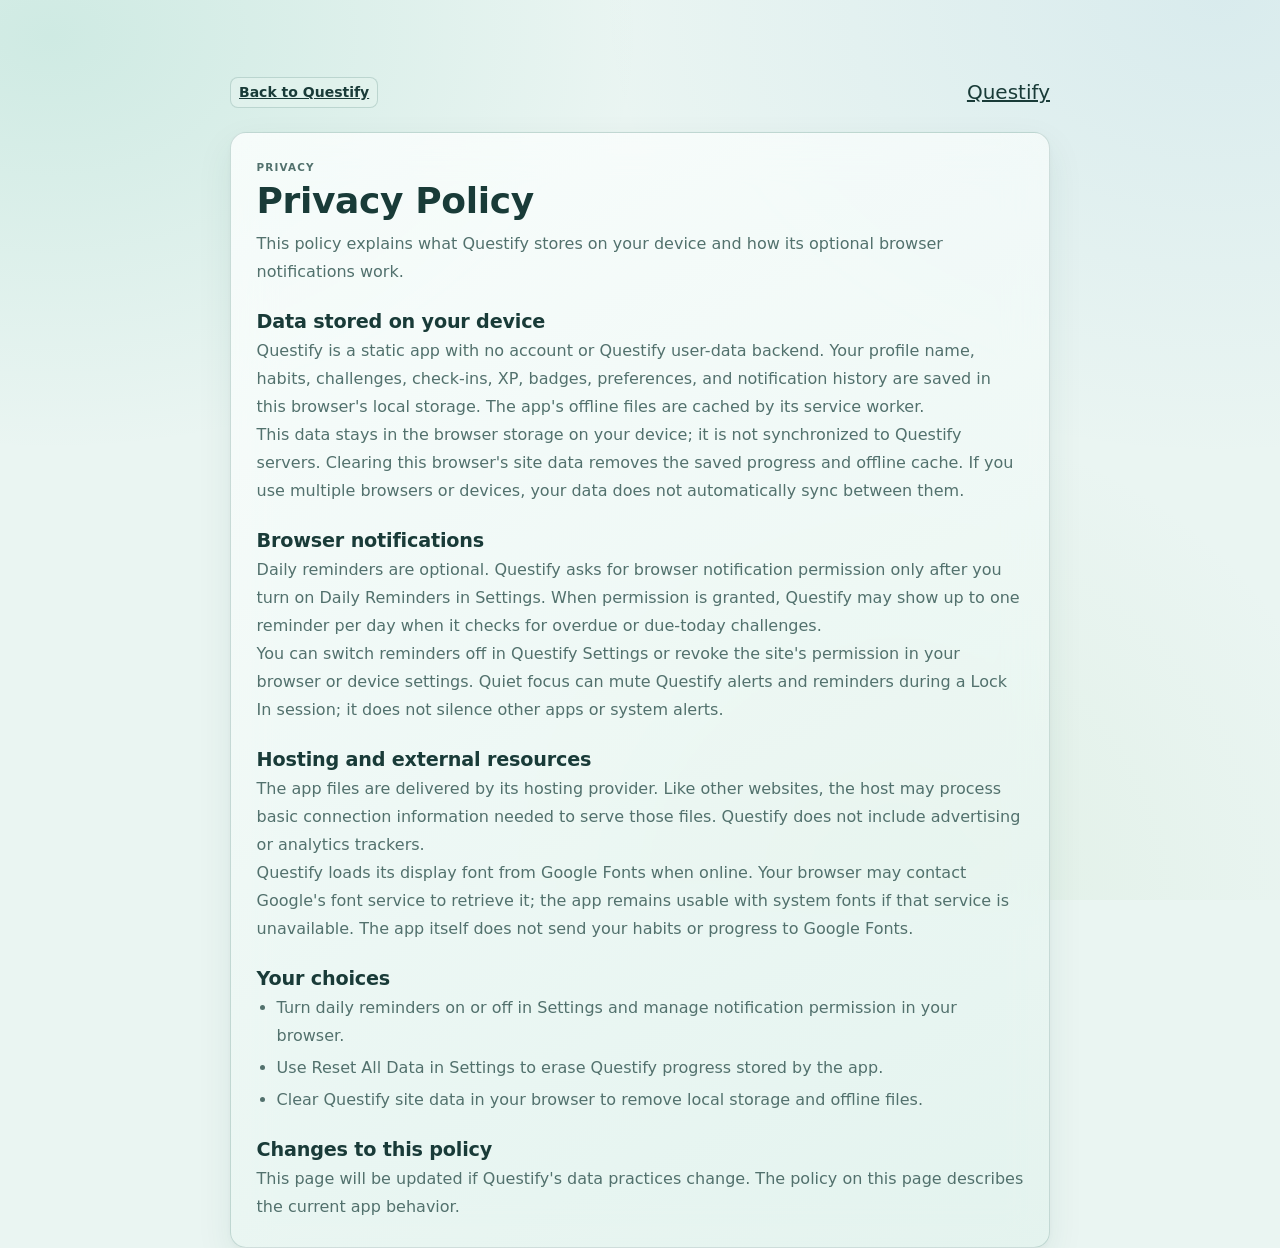
==== privacy.html @ 4ac6cda8 "feat: add themes, privacy controls, and app SEO Add six selectable palettes with legacy theme migrat" ====
<!DOCTYPE html>
<html lang="en" data-theme="aurora">
<head>
  <meta charset="UTF-8">
  <meta name="viewport" content="width=device-width, initial-scale=1.0">
  <meta name="robots" content="index, follow">
  <meta name="description" content="Learn how Questify stores habit, challenge, and progress data, and how browser notifications work.">
  <link rel="canonical" href="https://hydev-questify.netlify.app/privacy.html">
  <meta name="theme-color" content="#eaf5f2">
  <title>Privacy Policy — Questify</title>
  <link rel="stylesheet" href="style.css">
</head>
<body>
  <main class="privacy-main">
    <header class="privacy-header">
      <a class="app-header__logo" href="./">Questify</a>
      <a class="btn-secondary btn-sm" href="./">Back to Questify</a>
    </header>

    <article class="card privacy-content">
      <header>
        <p class="dashboard-section__eyebrow">Privacy</p>
        <h1>Privacy Policy</h1>
        <p>This policy explains what Questify stores on your device and how its optional browser notifications work.</p>
      </header>

      <section>
        <h2>Data stored on your device</h2>
        <p>Questify is a static app with no account or Questify user-data backend. Your profile name, habits, challenges, check-ins, XP, badges, preferences, and notification history are saved in this browser's local storage. The app's offline files are cached by its service worker.</p>
        <p>This data stays in the browser storage on your device; it is not synchronized to Questify servers. Clearing this browser's site data removes the saved progress and offline cache. If you use multiple browsers or devices, your data does not automatically sync between them.</p>
      </section>

      <section>
        <h2>Browser notifications</h2>
        <p>Daily reminders are optional. Questify asks for browser notification permission only after you turn on Daily Reminders in Settings. When permission is granted, Questify may show up to one reminder per day when it checks for overdue or due-today challenges.</p>
        <p>You can switch reminders off in Questify Settings or revoke the site's permission in your browser or device settings. Quiet focus can mute Questify alerts and reminders during a Lock In session; it does not silence other apps or system alerts.</p>
      </section>

      <section>
        <h2>Hosting and external resources</h2>
        <p>The app files are delivered by its hosting provider. Like other websites, the host may process basic connection information needed to serve those files. Questify does not include advertising or analytics trackers.</p>
        <p>Questify loads its display font from Google Fonts when online. Your browser may contact Google's font service to retrieve it; the app remains usable with system fonts if that service is unavailable. The app itself does not send your habits or progress to Google Fonts.</p>
      </section>

      <section>
        <h2>Your choices</h2>
        <ul>
          <li>Turn daily reminders on or off in Settings and manage notification permission in your browser.</li>
          <li>Use Reset All Data in Settings to erase Questify progress stored by the app.</li>
          <li>Clear Questify site data in your browser to remove local storage and offline files.</li>
        </ul>
      </section>

      <section>
        <h2>Changes to this policy</h2>
        <p>This page will be updated if Questify's data practices change. The policy on this page describes the current app behavior.</p>
      </section>
    </article>
  </main>
</body>
</html>
---- style.css ----
/* -------------------- */
/* Login view            */
/* -------------------- */
.login-screen {
  min-height: calc(100vh - 2rem);
  display: flex;
  align-items: center;
  justify-content: center;
}

.login-card {
  width: 100%;
  max-width: 480px; /* widened from 360px so the larger Fix #1 headline can actually sit within 2 lines instead of wrapping to 3+ */
  text-align: center;
}

.login-card h1 {
  margin-bottom: 14px; /* Fix #1: 12-16px below H1 */
  background: linear-gradient(135deg, var(--color-primary-light), var(--color-primary-dark));
  -webkit-background-clip: text;
  background-clip: text;
  color: transparent;
  font-size: 32px; /* Fix #1: mobile, within 28-36px */
  line-height: 1.15;
}

@media (min-width: 768px) {
  .login-card h1 {
    font-size: 44px; /* Fix #1: desktop, within 44-56px, kept at the low end so it still fits 2 lines at the card's width */
  }
}

.login-card p {
  margin-bottom: 22px; /* Fix #1: 20-24px above the input */
  font-size: 17px; /* Fix #1: 16-18px */
  line-height: 1.5;
}

.login-form {
  display: flex;
  flex-direction: column;
  gap: var(--space-sm); /* Fix #2: input-to-button lands at ~33px (within 32-40px) even with the reserved error-text slot between them */
}

.login-form input {
  background: var(--color-surface-alt);
  backdrop-filter: blur(8px);
  -webkit-backdrop-filter: blur(8px);
  border: 1px solid var(--color-border-glass);
  color: var(--color-text);
  font-size: var(--font-size-base);
  padding: var(--space-sm) var(--space-md);
  border-radius: var(--radius-sm);
}

.login-form input::placeholder {
  color: var(--color-text-muted);
  opacity: 1; /* Firefox applies its own opacity to placeholders by default - override it so the color above is the real, full-strength color shown */
}

.login-form input:focus {
  outline: none;
  border-color: var(--color-primary);
}

.login-form .error-text {
  color: var(--color-danger);
  font-size: var(--font-size-sm);
  min-height: 1.2em;
}

.login-form .btn {
  font-size: 19px; /* Fix #2: 18-20px semibold (weight already 600 via .btn) */
  height: 50px; /* Fix #2: desktop, within 48-52px */
  display: flex;
  align-items: center;
  justify-content: center;
  padding: 0 var(--space-lg);
}

@media (max-width: 480px) {
  .login-form .btn {
    height: 54px; /* Fix #2: mobile, within 52-56px */
  }
}

.app-header.is-hidden {
  display: none;
}

/* -------------------- */
/* Navigation            */
/* -------------------- */
.app-nav {
  display: flex;
  gap: var(--space-xs);
  order: 3;
  flex-basis: 100%;
  overflow-x: auto;
  -webkit-overflow-scrolling: touch;
  scrollbar-width: thin;
  padding-bottom: 2px;
}

.app-nav__btn {
  flex-shrink: 0;
  white-space: nowrap;
  background: transparent;
  color: var(--color-text-muted);
  font-size: var(--font-size-sm);
  font-weight: 600;
  padding: var(--space-xs) var(--space-sm);
  border-radius: var(--radius-sm);
  transition: background-color 0.2s ease, color 0.2s ease;
}

.app-nav__btn:hover {
  color: var(--color-text);
  background-color: var(--color-surface-alt);
}

.app-nav__btn.is-active {
  color: var(--color-text);
  background-color: var(--color-primary);
}

/* Hide nav labels on very small screens, icons could go here later */
@media (max-width: 420px) {
  .app-nav {
    gap: var(--space-xs);
  }

  .app-nav__btn {
    font-size: 0.75rem;
    padding: var(--space-xs);
  }
}

/* -------------------- */
/* Layout                */
/* -------------------- */
.container {
  width: 100%;
  max-width: 1240px;
  margin: 0 auto;
  padding: 0 var(--space-md);
}

.app-header {
  background: linear-gradient(155deg, var(--color-surface), var(--color-surface-alt));
  backdrop-filter: var(--glass-blur);
  -webkit-backdrop-filter: var(--glass-blur);
  border-bottom: 1px solid var(--color-border-glass);
  padding: var(--space-md) 0;
  box-shadow: var(--shadow-card);
  position: sticky;
  top: 0;
  z-index: 500;
}

.app-header__inner {
  display: flex;
  flex-wrap: wrap;
  align-items: center;
  justify-content: space-between;
  gap: var(--space-sm);
  row-gap: var(--space-sm);
}

.app-header__logo {
  font-size: var(--font-size-lg);
  color: var(--color-primary-light);
  order: 1;
}

.app-main {
  padding: clamp(1.5rem, 3vw, 2.75rem) var(--space-md);
  display: flex;
  flex-direction: column;
  gap: var(--space-md);
}

/* Reusable grid for cards (dashboard, challenges, badges etc.) */
.grid {
  display: grid;
  grid-template-columns: 1fr;
  gap: var(--space-md);
}

/* -------------------- */
/* Responsive breakpoints */
/* -------------------- */

/* Tablet and up */
@media (min-width: 768px) {
  .container {
    max-width: 1180px;
    padding: 0 var(--space-lg);
  }

  .grid {
    grid-template-columns: repeat(2, 1fr);
  }

  /* Nav fits in one row now - go back to a normal inline layout */
  .app-header__inner {
    flex-wrap: nowrap;
  }

  .app-nav {
    order: 2;
    flex-basis: auto;
    overflow-x: visible;
    gap: var(--space-sm);
    padding-bottom: 0;
  }

  .app-nav__btn {
    font-size: var(--font-size-sm);
    padding: var(--space-xs) var(--space-sm);
  }

  .notif-bell-wrapper {
    order: 3;
  }
}

/* Desktop and up */
@media (min-width: 1024px) {
  .container {
    max-width: 1240px;
  }

  .grid {
    grid-template-columns: repeat(3, 1fr);
  }
}

/* -------------------- */
/* Design Tokens         */
/* -------------------- */
:root {
  color-scheme: light;
  --color-bg: #eaf5f2;
  --color-surface: rgba(255, 255, 255, 0.76);
  --color-surface-alt: rgba(226, 242, 237, 0.76);
  --color-surface-solid: #f6fcf9;
  --color-border-glass: rgba(20, 83, 75, 0.18);
  --color-primary: #176d65;
  --color-primary-light: #62c7a6;
  --color-primary-dark: #10564f;
  --color-on-primary: #ffffff;
  --ambient-primary: rgba(41, 169, 135, 0.14);
  --ambient-secondary: rgba(67, 151, 196, 0.1);
  --ambient-tertiary: rgba(142, 194, 125, 0.1);

  /* Colors - focus mode (Lock In) - rose/coral, distinct from amber
     (quest identity), green (success), yellow (warning), and red
     (danger) so it never gets visually confused with an existing state */
  --color-focus: #fb4570;
  --color-focus-glow: rgba(251, 69, 112, 0.35);

  /* Colors - status */
  --color-success: #22c55e;
  --color-warning: #eab308;
  --color-danger: #ef4444;

  /* Colors - text */
  --color-text: #193b38;
  --color-text-muted: #52716d;

  /* Typography */
  --font-family: system-ui, -apple-system, "Segoe UI", Roboto, sans-serif;
  --font-display: "Bricolage Grotesque", var(--font-family);
  --font-size-sm: 0.875rem;
  --font-size-base: 1rem;
  --font-size-lg: 1.25rem;
  --font-size-xl: 1.75rem;
  --font-size-2xl: 2.25rem;

  /* Spacing scale (4px base) */
  --space-xs: 0.25rem;
  --space-sm: 0.5rem;
  --space-md: 1rem;
  --space-lg: 1.5rem;
  --space-xl: 2rem;
  --space-2xl: 3rem;

  /* Radius & shadow */
  --radius-sm: 8px;
  --radius-md: 16px;
  --radius-lg: 24px;
  --shadow-card: 0 14px 36px rgba(22, 75, 68, 0.08), 0 2px 8px rgba(22, 75, 68, 0.035);
  --glass-blur: blur(16px) saturate(120%);
}

[data-theme="ocean"] {
  color-scheme: dark;
  --color-bg: #071b2c;
  --color-surface: rgba(17, 43, 62, 0.82);
  --color-surface-alt: rgba(29, 61, 82, 0.76);
  --color-surface-solid: #112b3e;
  --color-border-glass: rgba(147, 197, 221, 0.18);
  --color-primary: #0f6b8f;
  --color-primary-light: #38bdf8;
  --color-primary-dark: #07506e;
  --color-on-primary: #ffffff;
  --color-text: #edf8ff;
  --color-text-muted: #a6c4d5;
  --ambient-primary: rgba(14, 165, 233, 0.2);
  --ambient-secondary: rgba(45, 212, 191, 0.1);
  --ambient-tertiary: rgba(99, 102, 241, 0.13);
  --shadow-card: 0 14px 38px rgba(2, 10, 20, 0.28), inset 0 1px 0 rgba(255, 255, 255, 0.055);
}

[data-theme="forest"] {
  color-scheme: light;
  --color-bg: #edf4e9;
  --color-surface: rgba(255, 255, 255, 0.76);
  --color-surface-alt: rgba(226, 238, 219, 0.8);
  --color-surface-solid: #f7fbf4;
  --color-border-glass: rgba(61, 97, 56, 0.18);
  --color-primary: #3f6b43;
  --color-primary-light: #8dbb75;
  --color-primary-dark: #315737;
  --color-on-primary: #ffffff;
  --color-text: #253b29;
  --color-text-muted: #61745f;
  --ambient-primary: rgba(92, 153, 72, 0.14);
  --ambient-secondary: rgba(195, 156, 79, 0.1);
  --ambient-tertiary: rgba(53, 128, 99, 0.1);
  --shadow-card: 0 14px 36px rgba(39, 68, 39, 0.08), 0 2px 8px rgba(39, 68, 39, 0.035);
}

[data-theme="sunset"] {
  color-scheme: light;
  --color-bg: #fff1e6;
  --color-surface: rgba(255, 255, 255, 0.78);
  --color-surface-alt: rgba(255, 229, 210, 0.72);
  --color-surface-solid: #fffaf5;
  --color-border-glass: rgba(155, 77, 52, 0.18);
  --color-primary: #a94e37;
  --color-primary-light: #fb8b68;
  --color-primary-dark: #833a2a;
  --color-on-primary: #ffffff;
  --color-text: #482d27;
  --color-text-muted: #80665e;
  --ambient-primary: rgba(250, 139, 104, 0.18);
  --ambient-secondary: rgba(241, 184, 93, 0.13);
  --ambient-tertiary: rgba(212, 111, 121, 0.1);
  --shadow-card: 0 14px 36px rgba(107, 57, 39, 0.08), 0 2px 8px rgba(107, 57, 39, 0.035);
}

[data-theme="lavender"] {
  color-scheme: dark;
  --color-bg: #1d1830;
  --color-surface: rgba(45, 37, 68, 0.82);
  --color-surface-alt: rgba(64, 52, 91, 0.76);
  --color-surface-solid: #2d2544;
  --color-border-glass: rgba(204, 184, 245, 0.18);
  --color-primary: #7251b5;
  --color-primary-light: #c4a7ff;
  --color-primary-dark: #5e419b;
  --color-on-primary: #ffffff;
  --color-text: #f5efff;
  --color-text-muted: #c0b3d5;
  --ambient-primary: rgba(167, 139, 250, 0.2);
  --ambient-secondary: rgba(236, 72, 153, 0.1);
  --ambient-tertiary: rgba(96, 165, 250, 0.12);
  --shadow-card: 0 14px 38px rgba(10, 7, 22, 0.3), inset 0 1px 0 rgba(255, 255, 255, 0.055);
}

[data-theme="midnight"] {
  color-scheme: dark;
  --color-bg: #111827;
  --color-surface: rgba(31, 41, 55, 0.84);
  --color-surface-alt: rgba(55, 65, 81, 0.76);
  --color-surface-solid: #1f2937;
  --color-border-glass: rgba(203, 213, 225, 0.16);
  --color-primary: #9a6f18;
  --color-primary-light: #fbbf24;
  --color-primary-dark: #79550e;
  --color-on-primary: #ffffff;
  --color-text: #f3f4f6;
  --color-text-muted: #b5bdca;
  --ambient-primary: rgba(245, 158, 11, 0.16);
  --ambient-secondary: rgba(59, 130, 246, 0.12);
  --ambient-tertiary: rgba(16, 185, 129, 0.09);
  --shadow-card: 0 14px 38px rgba(2, 6, 23, 0.3), inset 0 1px 0 rgba(255, 255, 255, 0.055);
}

body::before {
  content: "";
  position: fixed;
  inset: 0;
  z-index: -1;
  background:
    radial-gradient(ellipse at 4% 4%, var(--ambient-primary), transparent 34%),
    radial-gradient(ellipse at 95% 0%, var(--ambient-secondary), transparent 36%),
    radial-gradient(ellipse at 70% 100%, var(--ambient-tertiary), transparent 38%),
    var(--color-bg);
}



/* -------------------- */
/* Reset                */
/* -------------------- */
*,
*::before,
*::after {
  box-sizing: border-box;
  margin: 0;
  padding: 0;
}

html, body {
  height: 100%;
}

body {
  font-family: var(--font-family);
  background-color: var(--color-bg);
  color: var(--color-text);
  line-height: 1.5;
  transition: background-color 0.3s ease, color 0.3s ease;
}

img {
  max-width: 100%;
  display: block;
}

button {
  font-family: inherit;
  cursor: pointer;
  border: none;
}

/* -------------------- */
/* App container        */
/* -------------------- */
#app {
  min-height: 100vh;
}

/* -------------------- */
/* Typography utilities  */
/* -------------------- */
h1, h2, h3 {
  font-family: var(--font-display);
  font-weight: 700;
  line-height: 1.2;
  letter-spacing: -0.01em;
}

h1 { font-size: var(--font-size-2xl); }
h2 { font-size: var(--font-size-xl); }
h3 { font-size: var(--font-size-lg); }

p, span {
  font-size: var(--font-size-base);
}

.text-muted {
  color: var(--color-text-muted);
  font-size: var(--font-size-sm);
}

/* -------------------- */
/* Reusable component base - liquid glass */
/* -------------------- */
.card {
  background: linear-gradient(155deg, var(--color-surface), var(--color-surface-alt));
  backdrop-filter: var(--glass-blur);
  -webkit-backdrop-filter: var(--glass-blur);
  border: 1px solid var(--color-border-glass);
  border-radius: var(--radius-md);
  padding: var(--space-md);
  box-shadow: var(--shadow-card);
  transition: transform 0.2s ease, box-shadow 0.2s ease, border-color 0.2s ease;
}

@supports not (backdrop-filter: blur(1px)) {
  .card {
    background: var(--color-surface-solid);
  }
}

.btn {
  background: linear-gradient(135deg, var(--color-primary), var(--color-primary-dark));
  color: var(--color-on-primary);
  padding: var(--space-sm) var(--space-lg);
  border-radius: var(--radius-sm);
  font-size: var(--font-size-base);
  font-weight: 700;
  box-shadow: 0 4px 16px rgba(15, 23, 42, 0.16), inset 0 1px 0 rgba(255, 255, 255, 0.22);
  transition: transform 0.15s ease, box-shadow 0.15s ease, filter 0.15s ease;
}

.btn:hover {
  filter: brightness(1.08);
  transform: translateY(-1px);
  box-shadow: 0 6px 20px rgba(15, 23, 42, 0.22), inset 0 1px 0 rgba(255, 255, 255, 0.22);
}

.btn:active {
  transform: translateY(0);
}

/* -------------------- */
/* Profile view          */
/* -------------------- */
.profile-card {
  display: flex;
  flex-direction: column;
  gap: var(--space-sm);
}

.profile-stat-row {
  display: flex;
  justify-content: space-between;
  padding: var(--space-sm) 0;
  border-bottom: 1px solid var(--color-surface-alt);
}

.profile-stat-row:last-child {
  border-bottom: none;
}

.profile-stat-label {
  color: var(--color-text-muted);
}

.profile-stat-value {
  font-weight: 600;
}

.profile-edit-form {
  display: flex;
  gap: var(--space-sm);
  margin-top: var(--space-md);
}

.profile-edit-form input {
  flex: 1;
  background: var(--color-surface-alt);
  backdrop-filter: blur(8px);
  -webkit-backdrop-filter: blur(8px);
  border: 1px solid var(--color-border-glass);
  color: var(--color-text);
  font-size: var(--font-size-base);
  padding: var(--space-sm) var(--space-md);
  border-radius: var(--radius-sm);
}

.profile-edit-form input:focus {
  outline: none;
  border-color: var(--color-primary);
}

.btn-secondary {
  background: var(--color-surface-alt);
  backdrop-filter: var(--glass-blur);
  -webkit-backdrop-filter: var(--glass-blur);
  border: 1px solid var(--color-border-glass);
  color: var(--color-text);
  padding: var(--space-sm) var(--space-lg);
  border-radius: var(--radius-sm);
  font-size: var(--font-size-base);
  font-weight: 600;
  transition: background-color 0.2s ease, transform 0.15s ease;
}

.btn-secondary:hover {
  background: var(--color-surface);
  transform: translateY(-1px);
}

/* -------------------- */
/* Profile view          */
/* -------------------- */
.profile-header {
  display: flex;
  align-items: center;
  justify-content: space-between;
  margin-bottom: var(--space-md);
}

.profile-stats {
  display: grid;
  grid-template-columns: repeat(2, 1fr);
  gap: var(--space-md);
  margin-top: var(--space-md);
}

.stat-card {
  text-align: center;
}

.stat-card .stat-value {
  font-family: var(--font-display);
  font-size: var(--font-size-xl);
  font-weight: 800;
  color: var(--color-primary-light);
}

.stat-card .stat-label {
  margin-top: var(--space-xs);
}

.edit-name-form {
  display: flex;
  gap: var(--space-sm);
  margin-top: var(--space-sm);
}

.edit-name-form input {
  flex: 1;
  background: var(--color-surface-alt);
  backdrop-filter: blur(8px);
  -webkit-backdrop-filter: blur(8px);
  border: 1px solid var(--color-border-glass);
  color: var(--color-text);
  font-size: var(--font-size-base);
  padding: var(--space-sm) var(--space-md);
  border-radius: var(--radius-sm);
}

.edit-name-form input:focus {
  outline: none;
  border-color: var(--color-primary);
}

.btn-secondary {
  background-color: var(--color-surface-alt);
  color: var(--color-text);
  padding: var(--space-xs) var(--space-md);
  border-radius: var(--radius-sm);
  font-size: var(--font-size-sm);
  font-weight: 600;
}

.btn-secondary:hover {
  background-color: var(--color-surface);
}

/* -------------------- */
/* Challenges view       */
/* -------------------- */
.add-challenge-form {
  display: flex;
  flex-wrap: wrap;
  gap: var(--space-sm);
  margin-bottom: var(--space-lg);
}

.add-challenge-form input {
  flex: 1;
  background: var(--color-surface-alt);
  backdrop-filter: blur(8px);
  -webkit-backdrop-filter: blur(8px);
  border: 1px solid var(--color-border-glass);
  color: var(--color-text);
  font-size: var(--font-size-base);
  padding: var(--space-sm) var(--space-md);
  border-radius: var(--radius-sm);
}

.add-challenge-form input:focus {
  outline: none;
  border-color: var(--color-primary);
}

/* On narrow screens, 4 elements (title, difficulty, date, button) can't
   fit in one row - stack title full-width, pair difficulty+date, then
   the button full-width below. Desktop keeps the single-row layout. */
@media (max-width: 640px) {
  .add-challenge-form input[type="text"] {
    flex: 1 1 100%;
  }

  .add-challenge-form .difficulty-select,
  .add-challenge-form .date-input {
    flex: 1 1 calc(50% - var(--space-sm) / 2);
    min-width: 0;
  }

  .add-challenge-form button {
    flex: 1 1 100%;
  }
}

.challenge-list {
  display: flex;
  flex-direction: column;
  gap: var(--space-sm);
}

.challenge-card {
  display: flex;
  align-items: center;
  justify-content: space-between;
  gap: var(--space-md);
}

.challenge-card:hover,
.badge-card.is-unlocked:hover {
  transform: translateY(-2px);
  border-color: rgba(245, 158, 11, 0.35);
}

.challenge-card__info {
  display: flex;
  flex-direction: column;
}

.challenge-card__title {
  font-weight: 600;
}

.challenge-card__xp {
  color: var(--color-primary-light);
  font-size: var(--font-size-sm);
}

.challenge-card__actions {
  display: flex;
  gap: var(--space-xs);
  flex-shrink: 0;
}

.challenge-card.is-completed .challenge-card__title {
  text-decoration: line-through;
  color: var(--color-text-muted);
}

.btn-sm {
  padding: var(--space-xs) var(--space-sm);
  font-size: var(--font-size-sm);
  border-radius: var(--radius-sm);
  font-weight: 600;
}

.btn-complete {
  background-color: var(--color-success);
  color: #052e12;
}

.btn-complete:hover {
  opacity: 0.9;
}

.btn-complete:disabled {
  background-color: var(--color-surface-alt);
  color: var(--color-text-muted);
  cursor: not-allowed;
}

.btn-delete {
  background-color: transparent;
  color: var(--color-danger);
  border: 1px solid var(--color-danger);
}

.btn-delete:hover {
  background-color: var(--color-danger);
  color: var(--color-text);
}

.empty-state {
  text-align: center;
  padding: var(--space-xl) 0;
}

/* -------------------- */
/* XP Bar                */
/* -------------------- */
.xp-bar-wrapper {
  margin-top: var(--space-sm);
}

.xp-bar-track {
  width: 100%;
  height: 10px;
  background-color: var(--color-surface-alt);
  border-radius: var(--radius-sm);
  overflow: hidden;
}

.xp-bar-fill {
  height: 100%;
  background: linear-gradient(90deg, var(--color-primary-dark), var(--color-primary-light));
  box-shadow: 0 0 12px rgba(245, 158, 11, 0.6);
  border-radius: var(--radius-sm);
  transition: width 0.4s ease;
}

.xp-bar-label {
  display: flex;
  justify-content: space-between;
  margin-top: var(--space-xs);
}

/* -------------------- */
/* Toast notifications   */
/* -------------------- */
.toast {
  position: fixed;
  top: var(--space-lg);
  left: 50%;
  transform: translateX(-50%) translateY(-20px);
  background-color: var(--color-primary);
  color: var(--color-text);
  padding: var(--space-md) var(--space-lg);
  border-radius: var(--radius-md);
  box-shadow: var(--shadow-card);
  font-weight: 600;
  z-index: 1000;
  opacity: 0;
  pointer-events: none;
  transition: opacity 0.25s ease, transform 0.25s ease;
}

.toast.is-visible {
  opacity: 1;
  transform: translateX(-50%) translateY(0);
}


/* -------------------- */
/* Dashboard view        */
/* -------------------- */
.dashboard-greeting {
  margin-bottom: var(--space-lg);
}

.dashboard-greeting h2 {
  margin-bottom: var(--space-xs);
}

.streak-flame {
  font-size: 2rem;
  line-height: 1;
}

.dashboard-section-title {
  margin: var(--space-lg) 0 var(--space-sm);
}

/* -------------------- */
/* Today summary: streak + daily goal, one card, side by side */
/* -------------------- */
.today-summary-card {
  display: flex;
  align-items: center;
}

.today-summary__half {
  flex: 1;
  display: flex;
  flex-direction: column;
  align-items: center;
  text-align: center;
  gap: 2px;
}

.today-summary__half .stat-value {
  font-family: var(--font-display);
  font-size: var(--font-size-xl);
  font-weight: 800;
  color: var(--color-warning);
}

.today-summary__divider {
  width: 1px;
  align-self: stretch;
  background-color: var(--color-surface-alt);
  margin: 0 var(--space-md);
}

.today-summary__ring-wrapper {
  position: relative;
  width: 72px;
  height: 72px;
}

.today-summary__ring-svg {
  width: 100%;
  height: 100%;
  transform: rotate(-90deg);
}

.today-summary__ring-value {
  font-size: var(--font-size-sm);
  font-weight: 700;
}

/* -------------------- */
/* Resume Lock In banner */
/* -------------------- */
.resume-lockin-banner {
  display: flex;
  align-items: center;
  gap: var(--space-md);
  border: 1px solid rgba(217, 119, 6, 0.4);
  margin-bottom: var(--space-md);
}

.resume-lockin-banner__icon {
  font-size: 1.5rem;
  line-height: 1;
  flex-shrink: 0;
}

.resume-lockin-banner__info {
  flex: 1;
  min-width: 0;
}

.resume-lockin-banner__title {
  font-weight: 600;
  white-space: nowrap;
  overflow: hidden;
  text-overflow: ellipsis;
}

/* -------------------- */
/* Activity strip: replaces the old bar-chart canvas on the dashboard */
/* -------------------- */
.activity-strip {
  display: flex;
  justify-content: space-between;
  gap: var(--space-xs);
}

.activity-strip__day {
  flex: 1;
  display: flex;
  flex-direction: column;
  align-items: center;
  gap: var(--space-xs);
}

.activity-strip__weekday {
  font-size: 0.65rem;
  color: var(--color-text-muted);
  text-transform: uppercase;
  font-weight: 600;
}

.activity-strip__cell {
  width: 100%;
  aspect-ratio: 1;
  max-width: 40px;
  border-radius: var(--radius-sm);
  display: flex;
  align-items: center;
  justify-content: center;
  font-size: 0.7rem;
  font-weight: 700;
  color: var(--color-text);
  background-color: var(--color-surface-alt);
}

.activity-strip__cell.intensity-1 {
  background-color: rgba(217, 119, 6, 0.25);
}

.activity-strip__cell.intensity-2 {
  background-color: rgba(217, 119, 6, 0.55);
}

.activity-strip__cell.intensity-3 {
  background-color: rgba(217, 119, 6, 0.85);
}

.activity-strip__cell.intensity-4 {
  background-color: var(--color-primary);
}

.activity-strip__day.is-today .activity-strip__weekday {
  color: var(--color-primary-light);
}

.activity-strip__day.is-today .activity-strip__cell {
  outline: 2px solid var(--color-primary-light);
  outline-offset: 1px;
}

/* -------------------- */
/* Badges view           */
/* -------------------- */
.badge-grid {
  display: grid;
  grid-template-columns: repeat(auto-fill, minmax(140px, 1fr));
  gap: var(--space-md);
}

.badge-card {
  text-align: center;
  padding: var(--space-md);
}

.badge-card__icon {
  font-size: 2.5rem;
  line-height: 1;
  margin-bottom: var(--space-sm);
}

.badge-card__name {
  font-family: var(--font-display);
  font-weight: 700;
  font-size: var(--font-size-sm);
}

.badge-card__desc {
  font-size: 0.75rem;
  margin-top: var(--space-xs);
}

.badge-card.is-locked {
  opacity: 0.35;
  filter: grayscale(1);
}

.badge-card.is-unlocked {
  border: 1px solid rgba(245, 158, 11, 0.45);
  box-shadow: var(--shadow-card), 0 0 20px rgba(245, 158, 11, 0.12);
}

/* -------------------- */
/* Stats view            */
/* -------------------- */
.stats-summary {
  display: grid;
  grid-template-columns: repeat(3, 1fr);
  gap: var(--space-md);
  margin-bottom: var(--space-lg);
}

.chart-card {
  padding: var(--space-md);
}

.chart-card h3 {
  margin-bottom: var(--space-md);
}

#activity-chart {
  width: 100%;
  height: 180px;
  display: block;
}

/* -------------------- */
/* Dashboard refinement  */
/* -------------------- */
.badge-preview-strip {
  display: flex;
  gap: var(--space-sm);
  overflow-x: auto;
  padding-bottom: var(--space-xs);
}

.badge-preview-strip .badge-card {
  min-width: 100px;
  flex-shrink: 0;
  padding: var(--space-sm);
}

.badge-preview-strip .badge-card__icon {
  font-size: 1.75rem;
}

.week-comparison-note {
  font-size: var(--font-size-sm);
  margin: var(--space-sm) 0 0;
  text-align: center;
}

.week-comparison-delta {
  font-weight: 600;
  color: var(--color-text-muted);
}

.week-comparison-delta.is-up {
  color: var(--color-success);
}

.week-comparison-delta.is-down {
  color: var(--color-danger);
}

.quick-add-form {
  display: flex;
  gap: var(--space-sm);
  padding: var(--space-md);
  background: var(--color-surface-solid);
  border: 1px solid var(--color-border-glass);
  border-radius: var(--radius-md);
}

.quick-add-form input {
  flex: 1;
  background: var(--color-surface-alt);
  backdrop-filter: blur(8px);
  -webkit-backdrop-filter: blur(8px);
  border: 1px solid var(--color-border-glass);
  color: var(--color-text);
  font-size: var(--font-size-base);
  padding: var(--space-sm) var(--space-md);
  border-radius: var(--radius-sm);
}

.quick-add-form input:focus {
  outline: none;
  border-color: var(--color-primary);
}

/* -------------------- */
/* Notifications         */
/* -------------------- */
.notif-bell-wrapper {
  position: relative;
  order: 2;
}

.notif-bell-btn {
  background: transparent;
  font-size: var(--font-size-lg);
  position: relative;
  padding: var(--space-xs);
}

.notif-badge {
  position: absolute;
  top: 0;
  right: 0;
  background-color: var(--color-danger);
  color: var(--color-text);
  font-size: 0.65rem;
  font-weight: 700;
  min-width: 16px;
  height: 16px;
  border-radius: 8px;
  display: flex;
  align-items: center;
  justify-content: center;
  padding: 0 3px;
}

.notif-badge.is-hidden {
  display: none;
}

.notif-panel {
  position: absolute;
  top: calc(100% + 8px);
  right: 0;
  width: min(300px, calc(100vw - 2 * var(--space-md)));
  max-height: 360px;
  background: linear-gradient(155deg, var(--color-surface), var(--color-surface-alt));
  backdrop-filter: var(--glass-blur);
  -webkit-backdrop-filter: var(--glass-blur);
  border: 1px solid var(--color-border-glass);
  border-radius: var(--radius-md);
  box-shadow: var(--shadow-card);
  z-index: 900;
  display: flex;
  flex-direction: column;
  overflow: hidden;
}

.notif-panel.is-hidden {
  display: none;
}

.notif-panel__header {
  display: flex;
  align-items: center;
  justify-content: space-between;
  padding: var(--space-sm) var(--space-md);
  border-bottom: 1px solid var(--color-surface-alt);
}

.notif-list {
  overflow-y: auto;
  padding: var(--space-sm);
  display: flex;
  flex-direction: column;
  gap: var(--space-xs);
}

.notif-item {
  display: flex;
  gap: var(--space-sm);
  padding: var(--space-sm);
  border-radius: var(--radius-sm);
  background-color: var(--color-surface-alt);
  cursor: pointer;
}

.notif-item.is-unread {
  border-left: 3px solid var(--color-primary);
}

.notif-item__icon {
  font-size: var(--font-size-lg);
  flex-shrink: 0;
}

.notif-item__message {
  font-size: var(--font-size-sm);
}

.notif-item__time {
  font-size: 0.7rem;
  color: var(--color-text-muted);
  margin-top: 2px;
}

.notif-empty {
  text-align: center;
  padding: var(--space-lg);
  color: var(--color-text-muted);
  font-size: var(--font-size-sm);
}

/* -------------------- */
/* Search & filters      */
/* -------------------- */
.filter-bar {
  display: flex;
  flex-direction: column;
  gap: var(--space-sm);
  margin-bottom: var(--space-lg);
}

.search-input {
  background: var(--color-surface-alt);
  backdrop-filter: blur(8px);
  -webkit-backdrop-filter: blur(8px);
  border: 1px solid var(--color-border-glass);
  color: var(--color-text);
  font-size: var(--font-size-base);
  padding: var(--space-sm) var(--space-md);
  border-radius: var(--radius-sm);
  width: 100%;
}

.search-input:focus {
  outline: none;
  border-color: var(--color-primary);
}

.filter-buttons {
  display: flex;
  flex-wrap: wrap;
  gap: var(--space-xs);
}

.filter-btn {
  background-color: var(--color-surface-alt);
  border: 1px solid var(--color-border-glass);
  color: var(--color-text-muted);
  padding: var(--space-xs) var(--space-md);
  border-radius: var(--radius-sm);
  font-size: var(--font-size-sm);
  font-weight: 600;
  transition: background-color 0.15s ease, color 0.15s ease;
}

.filter-btn:hover {
  color: var(--color-text);
}

.filter-btn.is-active {
  background-color: var(--color-primary);
  color: var(--color-text);
}
/* -------------------- */
/* Light theme overrides now live at the top of the file, next to :root,
   so they load before body::before needs them. See that block. */
/* -------------------- */

/* -------------------- */
/* Settings view         */
/* -------------------- */
.settings-section {
  margin-bottom: 0;
}

.settings-row {
  display: flex;
  align-items: center;
  justify-content: space-between;
  padding: var(--space-md) 0;
}

.settings-row:not(:last-child) {
  border-bottom: 1px solid var(--color-surface-alt);
}

.theme-switch {
  position: relative;
  width: 48px;
  height: 26px;
  flex: 0 0 48px;
  background-color: #4b5567;
  border: 1px solid rgba(15, 23, 42, 0.3);
  border-radius: 13px;
  cursor: pointer;
  transition: background-color 0.2s ease;
}

.theme-switch.is-on {
  background: var(--color-primary);
  border-color: var(--color-primary);
  box-shadow: 0 0 0 2px rgba(15, 23, 42, 0.12);
}

.theme-switch__knob {
  position: absolute;
  top: 3px;
  left: 3px;
  width: 20px;
  height: 20px;
  background-color: #ffffff;
  border: 1px solid rgba(15, 23, 42, 0.22);
  border-radius: 50%;
  box-shadow: 0 1px 3px rgba(15, 23, 42, 0.3);
  transition: transform 0.2s ease;
}

.theme-switch.is-on .theme-switch__knob {
  transform: translateX(22px);
}

.btn-danger {
  background-color: var(--color-danger);
  color: var(--color-text);
}

.btn-danger:hover {
  opacity: 0.9;
}

.confirm-inline {
  display: flex;
  align-items: center;
  gap: var(--space-sm);
  flex-wrap: wrap;
}

.confirm-inline p {
  font-size: var(--font-size-sm);
  color: var(--color-danger);
  width: 100%;
}

/* -------------------- */
/* Form validation (Module 19) */
/* -------------------- */
.char-counter {
  font-size: 0.75rem;
  color: var(--color-text-muted);
  text-align: right;
  margin-top: -4px;
}

.char-counter.is-near-limit {
  color: var(--color-warning);
}

.char-counter.is-at-limit {
  color: var(--color-danger);
}

.input-error {
  border: 1px solid var(--color-danger);
}

/* -------------------- */
/* Global error boundary (Module 19) */
/* -------------------- */
.error-boundary {
  min-height: 100vh;
  display: flex;
  align-items: center;
  justify-content: center;
  padding: var(--space-lg);
  text-align: center;
}

.error-boundary__card {
  max-width: 400px;
}

.error-boundary__icon {
  font-size: 3rem;
  margin-bottom: var(--space-md);
}

.error-boundary h2 {
  margin-bottom: var(--space-sm);
}

.error-boundary p {
  margin-bottom: var(--space-lg);
}

/* -------------------- */
/* Accessibility (Module 21) */
/* -------------------- */
.sr-only {
  position: absolute;
  width: 1px;
  height: 1px;
  padding: 0;
  margin: -1px;
  overflow: hidden;
  clip: rect(0, 0, 0, 0);
  white-space: nowrap;
  border: 0;
}

.skip-link {
  position: absolute;
  top: -100px;
  left: var(--space-md);
  background-color: var(--color-primary);
  color: var(--color-text);
  padding: var(--space-sm) var(--space-md);
  border-radius: var(--radius-sm);
  z-index: 2000;
  transition: top 0.2s ease;
}

.skip-link:focus {
  top: var(--space-md);
}

button:focus-visible,
input:focus-visible,
a:focus-visible,
.theme-switch:focus-visible {
  outline: 2px solid var(--color-primary-light);
  outline-offset: 2px;
}

.theme-switch {
  outline-offset: 3px;
}

/* -------------------- */
/* Challenge difficulty  */
/* -------------------- */
.difficulty-select {
  background: var(--color-surface-alt);
  backdrop-filter: blur(8px);
  -webkit-backdrop-filter: blur(8px);
  border: 1px solid var(--color-border-glass);
  color: var(--color-text);
  font-size: var(--font-size-base);
  padding: var(--space-sm) var(--space-md);
  border-radius: var(--radius-sm);
}

.difficulty-select:focus {
  outline: none;
  border-color: var(--color-primary);
}

.difficulty-tag {
  display: inline-block;
  font-size: 0.7rem;
  font-weight: 700;
  text-transform: uppercase;
  letter-spacing: 0.03em;
  padding: 2px 8px;
  border-radius: 999px;
  margin-top: 2px;
}

.difficulty-tag.difficulty-easy {
  background-color: rgba(34, 197, 94, 0.15);
  color: var(--color-success);
}

.difficulty-tag.difficulty-medium {
  background-color: rgba(234, 179, 8, 0.15);
  color: var(--color-warning);
}

.difficulty-tag.difficulty-hard {
  background-color: rgba(239, 68, 68, 0.15);
  color: var(--color-danger);
}

/* -------------------- */
/* Habit Calendar view   */
/* -------------------- */
.calendar-header {
  display: flex;
  align-items: center;
  justify-content: space-between;
  margin-bottom: var(--space-md);
}

.calendar-nav-btn {
  background-color: var(--color-surface-alt);
  color: var(--color-text);
  width: 32px;
  height: 32px;
  border-radius: var(--radius-sm);
  font-size: var(--font-size-base);
  display: flex;
  align-items: center;
  justify-content: center;
}

.calendar-nav-btn:hover {
  background-color: var(--color-primary);
}

.calendar-month-label {
  font-weight: 700;
  font-size: var(--font-size-lg);
}

.calendar-weekday-row {
  display: grid;
  grid-template-columns: repeat(7, 1fr);
  gap: 4px;
  margin-bottom: var(--space-xs);
}

.calendar-weekday-label {
  text-align: center;
  font-size: 0.7rem;
  color: var(--color-text-muted);
  font-weight: 600;
  text-transform: uppercase;
}

.calendar-grid {
  display: grid;
  grid-template-columns: repeat(7, 1fr);
  gap: 4px;
}

.calendar-day {
  aspect-ratio: 1;
  border-radius: var(--radius-sm);
  display: flex;
  align-items: center;
  justify-content: center;
  font-size: 0.7rem;
  color: var(--color-text-muted);
  background-color: var(--color-surface-alt);
  border: 1px solid var(--color-border-glass);
  position: relative;
  transition: transform 0.15s ease;
}

.calendar-day.intensity-1,
.calendar-day.intensity-2,
.calendar-day.intensity-3,
.calendar-day.intensity-4 {
  border-color: transparent;
}

.calendar-day.is-outside-month {
  opacity: 0.25;
}

.calendar-day.is-today {
  outline: 2px solid var(--color-primary-light);
  outline-offset: -2px;
}

.calendar-day.intensity-1 {
  background-color: rgba(217, 119, 6, 0.25);
  color: var(--color-text);
}

.calendar-day.intensity-2 {
  background-color: rgba(217, 119, 6, 0.55);
  color: var(--color-text);
}

.calendar-day.intensity-3 {
  background-color: rgba(217, 119, 6, 0.85);
  color: var(--color-text);
}

.calendar-day.intensity-4 {
  background-color: var(--color-primary);
  color: var(--color-text);
  font-weight: 700;
}

.calendar-legend {
  display: flex;
  align-items: center;
  justify-content: flex-end;
  gap: 4px;
  margin-top: var(--space-md);
  font-size: 0.7rem;
  color: var(--color-text-muted);
}

.calendar-legend-swatch {
  width: 12px;
  height: 12px;
  border-radius: 3px;
  background-color: var(--color-surface-alt);
}

.calendar-legend-swatch.intensity-1 {
  background-color: rgba(217, 119, 6, 0.25);
}
.calendar-legend-swatch.intensity-2 {
  background-color: rgba(217, 119, 6, 0.55);
}
.calendar-legend-swatch.intensity-3 {
  background-color: rgba(217, 119, 6, 0.85);
}
.calendar-legend-swatch.intensity-4 {
  background-color: var(--color-primary);
}

/* -------------------- */
/* Weekly Wins card      */
/* -------------------- */
.weekly-wins-card {
  margin-top: var(--space-lg);
}

.weekly-wins-grid {
  display: grid;
  grid-template-columns: repeat(3, 1fr);
  gap: var(--space-md);
  margin-top: var(--space-md);
}

.weekly-wins-best-day {
  margin-top: var(--space-md);
  padding-top: var(--space-md);
  border-top: 1px solid var(--color-surface-alt);
  font-size: var(--font-size-sm);
}

/* -------------------- */
/* Weekly View           */
/* -------------------- */
.weekly-view-card {
  margin-bottom: var(--space-lg);
}

.week-grid {
  display: grid;
  grid-template-columns: repeat(7, 1fr);
  gap: var(--space-xs);
}

@media (max-width: 480px) {
  .week-grid {
    grid-template-columns: repeat(7, minmax(64px, 1fr));
    overflow-x: auto;
    padding-bottom: var(--space-xs);
  }
}

.week-day-card {
  background-color: var(--color-surface-alt);
  border: 1px solid var(--color-border-glass);
  border-radius: var(--radius-sm);
  padding: var(--space-xs);
  min-height: 100px;
  display: flex;
  flex-direction: column;
  gap: 4px;
}

.week-day-card.is-today {
  outline: 2px solid var(--color-primary-light);
  outline-offset: -2px;
}

.week-day-header {
  display: flex;
  flex-direction: column;
  align-items: center;
  margin-bottom: 2px;
}

.week-day-label {
  font-size: 0.65rem;
  color: var(--color-text-muted);
  text-transform: uppercase;
  font-weight: 600;
}

.week-day-number {
  font-size: 0.85rem;
  font-weight: 700;
}

.week-day-chips {
  display: flex;
  flex-direction: column;
  gap: 3px;
  overflow-y: auto;
  max-height: 100px;
}

.week-chip {
  font-size: 0.6rem;
  padding: 3px 5px;
  border-radius: 4px;
  background-color: var(--color-surface);
  color: var(--color-text-muted);
  white-space: nowrap;
  overflow: hidden;
  text-overflow: ellipsis;
  line-height: 1.3;
}

.week-chip.is-completed {
  color: var(--color-success);
  text-decoration: line-through;
}

.week-chip.is-active {
  background-color: var(--color-primary);
  color: var(--color-text);
  cursor: pointer;
  font-weight: 600;
  transition: background-color 0.2s ease;
}

.week-chip.is-active:hover {
  background-color: var(--color-primary-light);
}

.week-day-empty {
  font-size: 0.65rem;
  text-align: center;
}

.week-view-hint {
  margin-top: var(--space-sm);
  font-size: 0.75rem;
  text-align: center;
}

/* -------------------- */
/* Challenge scheduled date */
/* -------------------- */
.date-input {
  background: var(--color-surface-alt);
  backdrop-filter: blur(8px);
  -webkit-backdrop-filter: blur(8px);
  border: 1px solid var(--color-border-glass);
  color: var(--color-text);
  font-size: var(--font-size-base);
  padding: var(--space-sm) var(--space-md);
  border-radius: var(--radius-sm);
  font-family: inherit;
}

.date-input:focus {
  outline: none;
  border-color: var(--color-primary);
}

/* Make the native calendar-picker icon visible on dark backgrounds */
:is([data-theme="ocean"], [data-theme="lavender"], [data-theme="midnight"]) .date-input::-webkit-calendar-picker-indicator {
  filter: invert(1);
  opacity: 0.7;
}

.challenge-card__date {
  color: var(--color-text-muted);
  font-size: 0.7rem;
  margin-top: 2px;
}

/* -------------------- */
/* Login logo            */
/* -------------------- */
.login-card__logo {
  width: 96px;
  height: 96px;
  margin: 0 auto var(--space-md);
  display: block;
  object-fit: contain;
}

/* -------------------- */
/* Footer                */
/* -------------------- */
.app-footer {
  margin-top: var(--space-xl);
  padding: var(--space-lg) 0;
  border-top: 1px solid var(--color-surface-alt);
}

.app-footer__inner {
  display: flex;
  flex-direction: column;
  align-items: center;
  text-align: center;
  gap: var(--space-xs);
}

.app-footer__brand {
  display: flex;
  flex-direction: column;
  align-items: center;
  gap: 6px;
  margin-bottom: var(--space-xs);
}

.app-footer__brand-label {
  font-size: 0.7rem;
  text-transform: uppercase;
  letter-spacing: 0.06em;
}

/* HyDev's mark uses near-white lettering, so it needs a background that
   stays dark regardless of the active theme - a fixed (non-themed) chip
   rather than var(--color-surface), which turns white in light mode. */
.app-footer__logo-wrapper {
  display: inline-flex;
  align-items: center;
  justify-content: center;
  background-color: #12121f;
  border-radius: var(--radius-md);
  padding: 10px 16px;
}

.app-footer__logo {
  width: 92px;
  height: auto;
  object-fit: contain;
  display: block;
}

.app-footer__text {
  font-size: var(--font-size-sm);
  color: var(--color-text-muted);
}
/* -------------------- */
/* Phase 2: category & recurrence tags, urgency tags */
/* -------------------- */
.category-tag {
  display: inline-block;
  font-size: 0.7rem;
  font-weight: 600;
  padding: 2px 8px;
  border-radius: 999px;
  margin-top: 2px;
  background: var(--color-surface-alt);
  border: 1px solid var(--color-border-glass);
  color: var(--color-text-muted);
}

.recurrence-tag {
  display: inline-block;
  font-size: 0.7rem;
  font-weight: 600;
  padding: 2px 8px;
  border-radius: 999px;
  margin-top: 2px;
  background-color: var(--color-surface-alt);
  color: var(--color-primary-light);
}

.urgency-tag {
  display: inline-block;
  font-size: 0.7rem;
  font-weight: 700;
  text-transform: uppercase;
  letter-spacing: 0.03em;
  padding: 2px 8px;
  border-radius: 999px;
  margin-top: 2px;
}

.urgency-tag.urgency-overdue {
  background-color: rgba(239, 68, 68, 0.15);
  color: var(--color-danger);
}

.urgency-tag.urgency-due-today {
  background-color: rgba(217, 119, 6, 0.18);
  color: var(--color-primary-light);
}

.challenge-card.is-archived {
  opacity: 0.6;
}

/* -------------------- */
/* Phase 3: Dashboard redesign */
/* -------------------- */
.goal-ring-card {
  display: flex;
  align-items: center;
  gap: var(--space-md);
}

.goal-ring-wrapper {
  position: relative;
  width: 88px;
  height: 88px;
  flex-shrink: 0;
}

.goal-ring-svg {
  width: 100%;
  height: 100%;
  transform: rotate(-90deg);
}

.goal-ring-track {
  fill: none;
  stroke: var(--color-surface-alt);
  stroke-width: 9;
}

.goal-ring-fill {
  fill: none;
  stroke: var(--color-primary);
  stroke-width: 9;
  stroke-linecap: round;
  transition: stroke-dashoffset 0.4s ease;
}

.goal-ring-label {
  position: absolute;
  inset: 0;
  display: flex;
  flex-direction: column;
  align-items: center;
  justify-content: center;
}

.goal-ring-value {
  font-size: var(--font-size-lg);
  font-weight: 700;
  line-height: 1;
}

.goal-ring-of {
  font-size: 0.65rem;
  margin-top: 2px;
}

.goal-ring-info {
  flex: 1;
}

.category-balance-grid {
  display: grid;
  grid-template-columns: repeat(auto-fill, minmax(80px, 1fr));
  gap: var(--space-sm);
}

.category-mini-card {
  text-align: center;
  background-color: var(--color-surface-alt);
  border: 1px solid var(--color-border-glass);
  border-radius: var(--radius-sm);
  padding: var(--space-sm);
}

.category-mini-card__icon {
  font-size: 1.25rem;
  line-height: 1;
}

.category-mini-card__count {
  font-size: var(--font-size-lg);
  font-weight: 700;
  margin-top: 2px;
}

.category-mini-card__label {
  font-size: 0.65rem;
  margin-top: 2px;
}

.dashboard-section-title--overdue {
  color: var(--color-danger);
}

/* -------------------- */
/* Phase 4: onboarding tour */
/* -------------------- */
.tour-card {
  text-align: center;
}

.tour-icon {
  font-size: 3rem;
  line-height: 1;
  margin-bottom: var(--space-sm);
}

.tour-dots {
  display: flex;
  justify-content: center;
  gap: var(--space-xs);
  margin: var(--space-md) 0;
}

.tour-dot {
  width: 8px;
  height: 8px;
  border-radius: 50%;
  background-color: var(--color-surface-alt);
  transition: background-color 0.2s ease, transform 0.2s ease;
}

.tour-dot.is-active {
  background-color: var(--color-primary);
  transform: scale(1.25);
}

.tour-actions {
  display: flex;
  gap: var(--space-sm);
  justify-content: center;
}

.tour-actions .btn,
.tour-actions .btn-secondary {
  flex: 1;
}

/* -------------------- */
/* Phase 4: settings additions */
/* -------------------- */
.weekly-goal-input {
  width: 70px;
  text-align: center;
}

/* -------------------- */
/* Lock In sessions */
/* -------------------- */
.lockin-panel {
  border: 1px solid var(--color-focus-glow);
  box-shadow: var(--shadow-card), 0 0 24px rgba(251, 69, 112, 0.14);
}

.lockin-panel__header {
  display: flex;
  align-items: center;
  justify-content: space-between;
  margin-bottom: var(--space-sm);
}

.lockin-panel__badge {
  display: inline-block;
  font-size: 0.7rem;
  font-weight: 700;
  text-transform: uppercase;
  letter-spacing: 0.03em;
  padding: 3px 10px;
  border-radius: 999px;
  background-color: rgba(251, 69, 112, 0.18);
  color: var(--color-focus);
}

.lockin-status {
  font-size: var(--font-size-sm);
  color: var(--color-text-muted);
}

.lockin-status.is-overtime {
  color: var(--color-primary-light);
  font-weight: 600;
}

.lockin-panel__title {
  margin: 0 0 var(--space-sm);
}

.lockin-progress-track {
  width: 100%;
  height: 8px;
  background-color: var(--color-surface-alt);
  border-radius: 999px;
  overflow: hidden;
  margin-bottom: var(--space-sm);
}

.lockin-progress-fill {
  height: 100%;
  background-color: var(--color-primary);
  border-radius: 999px;
  transition: width 1s linear;
}

.lockin-timer {
  font-size: var(--font-size-lg);
  font-weight: 700;
  font-variant-numeric: tabular-nums;
  margin-bottom: 2px;
}

.lockin-xp-preview {
  font-size: var(--font-size-sm);
  margin-bottom: var(--space-md);
}

.lockin-panel__actions {
  display: flex;
  gap: var(--space-sm);
}

.lockin-panel__actions--secondary {
  margin-bottom: var(--space-sm);
}

.lockin-panel__actions button {
  flex: 1;
}

.lockin-start-form {
  display: flex;
  flex-wrap: wrap;
  gap: var(--space-sm);
}

.lockin-start-form input {
  flex: 1;
  min-width: 140px;
  background: var(--color-surface-alt);
  backdrop-filter: blur(8px);
  -webkit-backdrop-filter: blur(8px);
  border: 1px solid var(--color-border-glass);
  color: var(--color-text);
  font-size: var(--font-size-base);
  padding: var(--space-sm) var(--space-md);
  border-radius: var(--radius-sm);
}

.lockin-start-form input:focus {
  outline: none;
  border-color: var(--color-primary);
}

/* -------------------- */
/* Header logo icon */
/* -------------------- */
.app-header__logo {
  display: flex;
  align-items: center;
  gap: var(--space-xs);
}

.app-header__icon {
  display: block;
  border-radius: 6px;
}

/* -------------------- */
/* Day-detail modal (Habit Calendar weekly view) */
/* -------------------- */
.week-day-card {
  cursor: pointer;
}

.modal-overlay {
  position: fixed;
  inset: 0;
  background-color: rgba(0, 0, 0, 0.6);
  display: flex;
  align-items: center;
  justify-content: center;
  padding: var(--space-md);
  z-index: 3000;
}

.modal-card {
  width: 100%;
  max-width: 420px;
  max-height: 80vh;
  overflow-y: auto;
}

.modal-header {
  display: flex;
  align-items: center;
  justify-content: space-between;
  margin-bottom: var(--space-md);
}

.modal-header h3 {
  margin: 0;
}

.modal-close-btn {
  background: transparent;
  color: var(--color-text-muted);
  font-size: 1.1rem;
  line-height: 1;
  padding: var(--space-xs);
  border-radius: var(--radius-sm);
}

.modal-close-btn:hover {
  color: var(--color-text);
  background-color: var(--color-surface-alt);
}

.day-detail-section {
  margin-bottom: var(--space-md);
}

.day-detail-section:last-child {
  margin-bottom: 0;
}

.day-detail-section h4 {
  font-size: var(--font-size-sm);
  color: var(--color-text-muted);
  margin: 0 0 var(--space-sm);
}

.day-detail-row {
  display: flex;
  align-items: center;
  justify-content: space-between;
  gap: var(--space-sm);
  padding: var(--space-sm) 0;
  border-bottom: 1px solid var(--color-surface-alt);
  flex-wrap: wrap;
}

.day-detail-row:last-child {
  border-bottom: none;
}

.day-detail-row__title {
  flex: 1;
  font-size: var(--font-size-sm);
  min-width: 0;
  overflow-wrap: break-word;
}

.day-detail-row__tags {
  display: flex;
  gap: var(--space-xs);
  flex-shrink: 0;
}

.day-detail-row__xp {
  font-size: var(--font-size-sm);
  color: var(--color-primary-light);
  font-weight: 600;
  flex-shrink: 0;
}

/* -------------------- */
/* Lock In: custom time input */
/* -------------------- */
.lockin-custom-input {
  width: 90px;
  flex: 0 0 auto;
}

.lockin-custom-input.is-hidden {
  display: none;
}

/* -------------------- */
/* Badges: progress summary */
/* -------------------- */
.badge-progress-summary {
  font-size: var(--font-size-sm);
  font-weight: 600;
  color: var(--color-primary-light);
  margin: 4px 0 0;
}

/* -------------------- */
/* Dashboard restructure: Today / Your Progress zones */
/* -------------------- */
.dashboard-zone-label {
  font-size: 0.72rem;
  font-weight: 700;
  text-transform: uppercase;
  letter-spacing: 0.08em;
  color: var(--color-text-muted);
  margin: var(--space-lg) 0 var(--space-sm);
  padding-bottom: var(--space-xs);
  border-bottom: 1px solid var(--color-surface-alt);
}

.dashboard-zone-label:first-of-type {
  margin-top: var(--space-md);
}

.dashboard-zone-label--progress {
  margin-top: var(--space-xl);
}

.dashboard-subsection-title {
  font-size: var(--font-size-base);
  margin: var(--space-md) 0 var(--space-sm);
}

.dashboard-subsection-title--overdue {
  color: var(--color-danger);
}

.dashboard-all-done {
  display: flex;
  align-items: center;
  gap: var(--space-md);
}

.dashboard-all-done__icon {
  font-size: 1.75rem;
  line-height: 1;
}

.dashboard-all-done__title {
  font-weight: 600;
}

/* -------------------- */
/* First-time welcome card */
/* -------------------- */
.welcome-card {
  display: flex;
  align-items: center;
  gap: var(--space-md);
  padding: var(--space-lg);
  background: linear-gradient(135deg, var(--color-surface-solid), var(--color-surface));
  border: 1px solid var(--color-border-glass);
  border-radius: var(--radius-md);
}

.welcome-card.first-time-welcome {
  align-items: stretch;
  justify-content: space-between;
  gap: var(--space-xl);
  background:
    radial-gradient(ellipse at 100% 0%, rgba(245, 158, 11, 0.13), transparent 42%),
    var(--color-surface);
  border-color: rgba(217, 119, 6, 0.26);
  padding: clamp(1.25rem, 3vw, 2rem);
  box-shadow: var(--shadow-card), inset 0 3px 0 rgba(217, 119, 6, 0.72);
}

.welcome-card__copy {
  flex: 1;
  min-width: 0;
}

.welcome-card__eyebrow,
.dashboard-section__eyebrow {
  display: block;
  margin-bottom: var(--space-xs);
  color: var(--color-primary-dark);
  font-size: 0.7rem;
  font-weight: 800;
  letter-spacing: 0.11em;
  text-transform: uppercase;
}

.welcome-card__copy h3 {
  margin: 0 0 var(--space-xs);
  font-size: clamp(1.35rem, 2vw, 1.75rem);
}

.welcome-card__copy > p {
  margin-bottom: var(--space-md);
}

.welcome-card__suggestion {
  display: inline-flex;
  align-items: center;
  gap: var(--space-sm);
  padding: 0.65rem 0.85rem;
  border: 1px solid var(--color-border-glass);
  border-radius: var(--radius-sm);
  background: var(--color-surface-alt);
}

.welcome-card__suggestion-icon {
  font-size: 1.35rem;
}

.welcome-card__suggestion strong,
.welcome-card__suggestion small {
  display: block;
}

.welcome-card__suggestion strong {
  font-size: var(--font-size-sm);
}

.welcome-card__suggestion small {
  color: var(--color-text-muted);
  font-size: 0.75rem;
}

.welcome-card__actions {
  display: flex;
  flex-direction: column;
  justify-content: center;
  gap: var(--space-sm);
  min-width: 190px;
}

.welcome-card__actions button { width: 100%; }

/* -------------------- */
/* Lock In: action feedback pulse (pause/resume/+10min) */
/* -------------------- */
@keyframes lockin-pulse {
  0% {
    transform: scale(1);
  }
  30% {
    transform: scale(1.08);
    color: var(--color-success);
  }
  100% {
    transform: scale(1);
  }
}

.lockin-timer.is-pulsing {
  animation: lockin-pulse 0.5s ease;
}

/* -------------------- */
/* Habit Calendar: Today's Habits card */
/* -------------------- */
.today-habits-card .day-detail-section h4 {
  font-size: var(--font-size-sm);
  color: var(--color-text-muted);
  margin: 0 0 var(--space-sm);
}

/* -------------------- */
/* Modern dashboard and focus controls */
/* -------------------- */
.app-header {
  background: linear-gradient(155deg, var(--color-surface), var(--color-surface-alt));
  border-bottom-color: var(--color-border-glass);
}

.app-header__logo {
  color: var(--color-text);
}

.app-nav__btn.is-active {
  color: var(--color-on-primary);
  background: linear-gradient(135deg, var(--color-primary), var(--color-primary-dark));
  box-shadow: 0 4px 12px rgba(180, 83, 9, 0.2);
}

.card {
  border-color: var(--color-border-glass);
}

.dashboard-hero {
  display: flex;
  align-items: center;
  justify-content: space-between;
  gap: var(--space-lg);
  padding: 0.25rem 0 var(--space-sm);
}

.dashboard-greeting {
  margin: 0;
}

.dashboard-greeting__date {
  margin-bottom: var(--space-xs);
  color: var(--color-primary-dark);
  font-size: 0.75rem;
  font-weight: 800;
  letter-spacing: 0.08em;
  text-transform: uppercase;
}

.dashboard-greeting h2 {
  margin-bottom: var(--space-xs);
  font-size: clamp(1.65rem, 3vw, 2.35rem);
}

.dashboard-level-chip {
  display: grid;
  justify-items: center;
  gap: 2px;
  min-width: 82px;
  padding: 0.7rem 1rem;
  border: 1px solid rgba(217, 119, 6, 0.23);
  border-radius: var(--radius-md);
  background: rgba(245, 158, 11, 0.09);
}

.dashboard-level-chip span {
  color: var(--color-text-muted);
  font-size: 0.62rem;
  font-weight: 800;
  letter-spacing: 0.08em;
}

.dashboard-level-chip strong {
  color: var(--color-primary-dark);
  font-family: var(--font-display);
  font-size: 1.65rem;
  line-height: 1;
}

.dashboard-section {
  display: flex;
  flex-direction: column;
  gap: var(--space-md);
  min-width: 0;
}

.dashboard-section__heading {
  display: flex;
  align-items: end;
  justify-content: space-between;
}

.dashboard-section__heading h3 {
  font-size: clamp(1.25rem, 2vw, 1.55rem);
}

.dashboard-section__eyebrow {
  margin-bottom: 2px;
  font-size: 0.65rem;
}

.dashboard-habit-summary {
  display: grid;
  gap: var(--space-md);
  padding: clamp(1rem, 2vw, 1.5rem);
  border-color: rgba(16, 185, 129, 0.2);
  background:
    radial-gradient(ellipse at 100% 0%, rgba(16, 185, 129, 0.1), transparent 46%),
    var(--color-surface);
}

.dashboard-habit-summary--empty {
  display: flex;
  align-items: center;
  justify-content: space-between;
  gap: var(--space-md);
}

.dashboard-habit-summary h3 {
  margin-bottom: 0;
  font-size: clamp(1.15rem, 2vw, 1.4rem);
}

.dashboard-habit-summary--empty p:not(.dashboard-section__eyebrow) {
  margin: var(--space-xs) 0 0;
}

.dashboard-habit-summary__heading,
.dashboard-habit-summary__footer {
  display: flex;
  align-items: center;
  justify-content: space-between;
  gap: var(--space-sm);
}

.dashboard-habit-summary__progress {
  display: grid;
  justify-items: end;
  line-height: 1.1;
}

.dashboard-habit-summary__progress strong {
  color: #047857;
  font-family: var(--font-display);
  font-size: 1.35rem;
}

:is([data-theme="ocean"], [data-theme="lavender"], [data-theme="midnight"]) .dashboard-habit-summary__progress strong {
  color: #6ee7b7;
}

.dashboard-habit-summary__progress strong span {
  color: var(--color-text-muted);
  font-size: 0.9rem;
}

.dashboard-habit-summary__progress > span,
.dashboard-habit-summary__footer > span {
  font-size: 0.72rem;
}

.dashboard-habit-summary__list .habit-daily-row:last-child {
  border-bottom: 0;
}

.dashboard-habit-summary__footer {
  justify-content: flex-end;
}

.dashboard-overview-grid,
.dashboard-progress-grid,
.dashboard-insights-grid {
  display: grid;
  grid-template-columns: repeat(2, minmax(0, 1fr));
  gap: var(--space-md);
}

.today-summary-card,
.dashboard-today-stats {
  min-height: 168px;
  padding: clamp(1rem, 2vw, 1.5rem);
}

.today-summary-card {
  border-color: rgba(217, 119, 6, 0.19);
  background:
    radial-gradient(ellipse at 12% 100%, rgba(245, 158, 11, 0.12), transparent 52%),
    var(--color-surface);
}

.today-summary__divider {
  background-color: var(--color-border-glass);
}

.today-summary__half .stat-value {
  color: var(--color-primary-dark);
}

.dashboard-today-stats {
  display: grid;
  grid-template-columns: 1fr;
  align-content: center;
  gap: 0;
}

.dashboard-today-stats__item {
  display: grid;
  grid-template-columns: 30px 42px minmax(0, 1fr);
  align-items: center;
  gap: var(--space-sm);
  min-height: 42px;
}

.dashboard-today-stats__item + .dashboard-today-stats__item {
  border-top: 1px solid var(--color-border-glass);
}

.dashboard-today-stats__icon {
  font-size: 1rem;
  text-align: center;
}

.dashboard-today-stats__value {
  font-family: var(--font-display);
  font-size: 1.25rem;
  font-weight: 800;
  font-variant-numeric: tabular-nums;
}

.dashboard-today-stats .text-muted {
  font-size: 0.78rem;
}

.dashboard-all-done {
  border-color: rgba(34, 197, 94, 0.22);
  background: linear-gradient(105deg, rgba(34, 197, 94, 0.08), var(--color-surface) 65%);
}

.dashboard-all-done__copy {
  min-width: 0;
}

.dashboard-all-done__copy .text-muted {
  margin-top: 2px;
}

.dashboard-section--tasks {
  margin-top: var(--space-xs);
}

.quick-add-form {
  display: block;
  padding: var(--space-md) var(--space-lg);
  box-shadow: var(--shadow-card);
}

.quick-add-form__label {
  display: block;
  margin-bottom: var(--space-sm);
  font-family: var(--font-display);
  font-weight: 700;
}

.quick-add-form__controls {
  display: flex;
  gap: var(--space-sm);
}

.quick-add-form input {
  min-width: 0;
}

.quick-add-form__controls .btn {
  flex-shrink: 0;
}

.dashboard-xp-card,
.dashboard-activity-card,
.dashboard-category-card {
  min-width: 0;
  padding: var(--space-lg);
}

.dashboard-xp-card__stats {
  display: grid;
  grid-template-columns: repeat(2, minmax(0, 1fr));
  gap: var(--space-md);
}

.dashboard-xp-card .stat-value {
  color: var(--color-primary-dark);
}

.dashboard-activity-card {
  display: flex;
  flex-direction: column;
  justify-content: space-between;
  gap: var(--space-md);
}

.dashboard-card-heading {
  display: flex;
  align-items: center;
  justify-content: space-between;
  gap: var(--space-sm);
}

.dashboard-card-heading h4 {
  font-size: 1.05rem;
}

.dashboard-card-heading .text-muted {
  margin-top: 2px;
}

.dashboard-card-heading__icon {
  display: grid;
  place-items: center;
  width: 38px;
  height: 38px;
  flex-shrink: 0;
  border-radius: 12px;
  background: rgba(245, 158, 11, 0.11);
  font-size: 1.2rem;
}

.dashboard-activity-card .week-comparison-note {
  margin: 0;
}

.dashboard-insights-grid {
  align-items: stretch;
}

.dashboard-category-card {
  display: flex;
  flex-direction: column;
  gap: var(--space-md);
}

.dashboard-badges-card {
  min-width: 0;
  padding: var(--space-lg);
  border: 1px solid var(--color-border-glass);
  border-radius: var(--radius-md);
  background: var(--color-surface);
  box-shadow: var(--shadow-card);
}

.dashboard-badges-card > .dashboard-card-heading {
  margin-bottom: var(--space-md);
}

.dashboard-badges-card .badge-preview-strip {
  align-items: stretch;
}

.dashboard-badges-card .badge-preview-strip > .text-muted {
  align-self: center;
}

.view-heading {
  margin-bottom: var(--space-sm);
}

.view-heading h2 {
  margin-bottom: var(--space-xs);
  font-size: clamp(1.65rem, 3vw, 2.25rem);
}

.view-heading > div > .text-muted {
  margin-top: var(--space-xs);
}

.lockin-panel {
  padding: clamp(1rem, 2.4vw, 1.75rem);
  border-color: rgba(225, 29, 72, 0.23);
  background:
    radial-gradient(ellipse at 100% 0%, rgba(251, 69, 112, 0.1), transparent 48%),
    var(--color-surface);
  box-shadow: var(--shadow-card);
}

.lockin-panel__description {
  margin: 0 0 var(--space-md);
}

.lockin-panel__badge {
  color: #be123c;
  background: rgba(244, 63, 94, 0.1);
}

:is([data-theme="ocean"], [data-theme="lavender"], [data-theme="midnight"]) .lockin-panel__badge {
  color: #fda4af;
  background: rgba(251, 69, 112, 0.18);
}

.lockin-start-form {
  display: grid;
  grid-template-columns: minmax(0, 1fr) auto;
  align-items: center;
  gap: var(--space-md);
}

.lockin-start-form > input[type="text"] {
  width: 100%;
  min-width: 0;
}

.lockin-start-form__difficulty .difficulty-select {
  width: 100%;
  min-width: 120px;
  min-height: 44px;
  background-color: var(--color-surface-solid);
  color-scheme: light;
}

:is([data-theme="ocean"], [data-theme="lavender"], [data-theme="midnight"]) .lockin-start-form__difficulty .difficulty-select {
  color-scheme: dark;
}

.lockin-duration-control {
  grid-column: 1 / -1;
  min-width: 0;
}

.lockin-duration-control__heading {
  display: flex;
  align-items: baseline;
  justify-content: space-between;
  gap: var(--space-sm);
  margin-bottom: var(--space-sm);
  font-size: var(--font-size-sm);
  font-weight: 700;
}

.lockin-duration-control__heading .text-muted {
  font-size: 0.75rem;
  font-weight: 400;
}

.lockin-duration-options {
  display: grid;
  grid-template-columns: repeat(auto-fit, minmax(78px, 1fr));
  gap: var(--space-sm);
}

.lockin-duration-option {
  min-height: 44px;
  padding: var(--space-xs) var(--space-sm);
  border: 1px solid var(--color-border-glass);
  border-radius: var(--radius-sm);
  background: var(--color-surface-solid);
  color: var(--color-text);
  font-size: var(--font-size-sm);
  font-weight: 700;
  transition: border-color 0.15s ease, background-color 0.15s ease, color 0.15s ease, transform 0.15s ease;
}

.lockin-duration-option:hover {
  border-color: var(--color-primary);
  transform: translateY(-1px);
}

.lockin-duration-option.is-selected {
  border-color: var(--color-primary-dark);
  background: rgba(245, 158, 11, 0.14);
  color: var(--color-primary-dark);
  box-shadow: inset 0 0 0 1px var(--color-primary-dark);
}

:is([data-theme="ocean"], [data-theme="lavender"], [data-theme="midnight"]) .lockin-duration-option.is-selected {
  color: var(--color-primary-light);
}

.lockin-custom-input {
  width: 100%;
  min-height: 44px;
  margin-top: var(--space-sm);
  padding: var(--space-sm) var(--space-md);
  border: 1px solid var(--color-border-glass);
  border-radius: var(--radius-sm);
  background: var(--color-surface-solid);
  color: var(--color-text);
  font: inherit;
}

.lockin-custom-input:focus {
  outline: none;
  border-color: var(--color-primary);
}

.lockin-start-form__submit {
  grid-column: 1 / -1;
  width: 100%;
  min-height: 48px;
}

@media (max-width: 767px) {
  .dashboard-habit-summary--empty {
    align-items: flex-start;
    flex-direction: column;
  }

  .dashboard-overview-grid,
  .dashboard-progress-grid,
  .dashboard-insights-grid {
    grid-template-columns: 1fr;
  }

  .welcome-card.first-time-welcome {
    flex-direction: column;
    gap: var(--space-md);
  }

  .welcome-card__actions {
    min-width: 0;
    flex-direction: row;
  }

  .welcome-card__actions button {
    flex: 1;
  }
}

@media (max-width: 520px) {
  .dashboard-hero {
    align-items: flex-start;
  }

  .dashboard-level-chip {
    min-width: 66px;
    padding: 0.55rem 0.7rem;
  }

  .dashboard-greeting h2 {
    font-size: 1.55rem;
  }

  .today-summary-card,
  .dashboard-today-stats {
    min-height: 150px;
  }

  .today-summary__divider {
    margin: 0 var(--space-sm);
  }

  .dashboard-today-stats__item {
    grid-template-columns: 26px 34px minmax(0, 1fr);
    gap: var(--space-xs);
  }

  .dashboard-today-stats .text-muted {
    font-size: 0.72rem;
  }

  .quick-add-form {
    padding: var(--space-md);
  }

  .quick-add-form__controls {
    flex-direction: column;
  }

  .quick-add-form__controls .btn {
    width: 100%;
  }

  .lockin-start-form {
    grid-template-columns: minmax(0, 1fr);
  }

  .lockin-start-form__difficulty,
  .lockin-duration-control,
  .lockin-start-form__submit {
    grid-column: 1;
  }

  .lockin-start-form__difficulty .difficulty-select {
    min-width: 0;
  }

  .lockin-duration-options {
    grid-template-columns: repeat(3, minmax(0, 1fr));
  }
}

@media (prefers-reduced-motion: reduce) {
  *,
  *::before,
  *::after {
    scroll-behavior: auto !important;
    animation-duration: 0.01ms !important;
    animation-iteration-count: 1 !important;
    transition-duration: 0.01ms !important;
  }
}

/* -------------------- */
/* Questify glass refresh */
/* -------------------- */
  .app-header {
    background: linear-gradient(155deg, var(--color-surface), var(--color-surface-alt));
    border-bottom-color: var(--color-border-glass);
    backdrop-filter: blur(24px) saturate(155%);
    -webkit-backdrop-filter: blur(24px) saturate(155%);
    box-shadow: var(--shadow-card);
  }

  .app-header__inner {
    column-gap: var(--space-md);
  }

  .app-nav {
    align-items: center;
    padding: 5px;
    border: 1px solid var(--color-border-glass);
    border-radius: 999px;
    background: linear-gradient(155deg, var(--color-surface), var(--color-surface-alt));
    scrollbar-width: none;
  }

  .app-nav::-webkit-scrollbar {
    display: none;
  }

  .app-nav__btn {
    min-height: 38px;
    padding: 0.45rem 0.85rem;
    border-radius: 999px;
    transition: background-color 0.2s ease, color 0.2s ease, transform 0.2s ease;
  }

  .app-nav__btn:hover {
    transform: translateY(-1px);
  }

  .app-nav__btn.is-active {
    box-shadow: 0 5px 16px rgba(180, 83, 9, 0.22), inset 0 1px 0 rgba(255, 255, 255, 0.28);
  }

  .notif-bell-btn {
    width: 42px;
    height: 42px;
    border: 1px solid var(--color-border-glass);
    border-radius: 50%;
    background: var(--color-surface);
    box-shadow: var(--shadow-card);
    transition: transform 0.2s ease, border-color 0.2s ease;
  }

  .notif-bell-btn:hover {
    transform: translateY(-2px);
    border-color: var(--color-primary-light);
  }

  .card {
    border-color: rgba(148, 163, 184, 0.2);
    box-shadow: var(--shadow-card), inset 0 1px 0 rgba(255, 255, 255, 0.3);
    backdrop-filter: blur(20px) saturate(135%);
    -webkit-backdrop-filter: blur(20px) saturate(135%);
  }

  :is([data-theme="ocean"], [data-theme="lavender"], [data-theme="midnight"]) .card {
    box-shadow: var(--shadow-card), inset 0 1px 0 rgba(255, 255, 255, 0.055);
  }

  #main-content > * {
    animation: questify-view-enter 420ms cubic-bezier(0.2, 0.75, 0.25, 1) both;
  }

  #main-content > :nth-child(2) { animation-delay: 35ms; }
  #main-content > :nth-child(3) { animation-delay: 65ms; }
  #main-content > :nth-child(4) { animation-delay: 95ms; }

  @keyframes questify-view-enter {
    from {
      opacity: 0;
      transform: translateY(9px);
    }
    to {
      opacity: 1;
      transform: translateY(0);
    }
  }

  /* -------------------- */
  /* Daily habit tracker  */
  /* -------------------- */
  .habit-overview-grid {
    display: grid;
    grid-template-columns: repeat(3, minmax(0, 1fr));
    gap: var(--space-md);
  }

  .habit-overview-card {
    display: flex;
    align-items: center;
    gap: var(--space-md);
    padding: clamp(0.9rem, 2vw, 1.25rem);
  }

  .habit-overview-card__icon {
    display: grid;
    place-items: center;
    width: 44px;
    height: 44px;
    flex: 0 0 auto;
    border: 1px solid rgba(16, 185, 129, 0.18);
    border-radius: 14px;
    background: rgba(16, 185, 129, 0.1);
    font-size: 1.25rem;
  }

  .habit-overview-card strong,
  .habit-overview-card span:not(.habit-overview-card__icon) {
    display: block;
  }

  .habit-overview-card strong {
    font-family: var(--font-display);
    font-size: 1.35rem;
    line-height: 1.2;
  }

  .habit-overview-card div > span {
    color: var(--color-text-muted);
    font-size: 0.76rem;
  }

  .habit-manager-card,
  .habit-week-card {
    padding: clamp(1rem, 2.4vw, 1.6rem);
  }

  .habit-card-heading {
    display: flex;
    align-items: center;
    justify-content: space-between;
    gap: var(--space-md);
    margin-bottom: var(--space-md);
  }

  .habit-card-heading h3,
  .habit-card-heading h4 {
    margin: 0;
  }

  .habit-card-heading p {
    margin-top: 3px;
  }

  .add-habit-form {
    display: flex;
    gap: var(--space-sm);
    margin-bottom: var(--space-sm);
  }

  .add-habit-form input {
    flex: 1;
    min-width: 0;
    min-height: 46px;
    padding: 0.65rem 0.9rem;
    border: 1px solid var(--color-border-glass);
    border-radius: var(--radius-sm);
    background: var(--color-surface-alt);
    color: var(--color-text);
    font: inherit;
  }

  .add-habit-form input:focus {
    outline: 2px solid var(--color-primary-light);
    outline-offset: 1px;
  }

  .habit-manager-list {
    display: grid;
  }

  .habit-manager-row {
    display: grid;
    grid-template-columns: 32px minmax(0, 1fr) auto auto;
    align-items: center;
    gap: var(--space-sm);
    min-height: 58px;
    border-bottom: 1px solid var(--color-border-glass);
  }

  .habit-manager-row:last-child {
    border-bottom: 0;
  }

  .habit-manager-row__icon {
    display: grid;
    place-items: center;
    width: 30px;
    height: 30px;
    border-radius: 10px;
    background: rgba(16, 185, 129, 0.11);
    color: #059669;
  }

  :is([data-theme="ocean"], [data-theme="lavender"], [data-theme="midnight"]) .habit-manager-row__icon {
    color: #6ee7b7;
  }

  .habit-manager-row__title {
    overflow: hidden;
    font-weight: 650;
    text-overflow: ellipsis;
    white-space: nowrap;
  }

  .habit-manager-row__meta {
    color: var(--color-text-muted);
    font-size: 0.75rem;
    white-space: nowrap;
  }

  .habit-manager-row.is-archived {
    opacity: 0.62;
  }

  .habit-archived {
    margin-top: var(--space-md);
    padding-top: var(--space-md);
    border-top: 1px solid var(--color-border-glass);
  }

  .habit-archived summary {
    color: var(--color-text-muted);
    cursor: pointer;
    font-size: var(--font-size-sm);
    font-weight: 650;
  }

  .habit-empty-note {
    padding: var(--space-md) 0;
  }

  .habit-week-card .calendar-header {
    justify-content: space-between;
    margin-bottom: var(--space-md);
  }

  .habit-week-card .calendar-header > div {
    text-align: center;
  }

  .habit-week-card .calendar-header h3 {
    margin-bottom: 2px;
  }

  .habit-week-progress {
    display: grid;
    grid-template-columns: minmax(155px, auto) minmax(100px, 1fr);
    align-items: center;
    gap: var(--space-md);
    margin-bottom: var(--space-md);
  }

  .habit-week-progress__copy {
    display: flex;
    align-items: baseline;
    gap: var(--space-xs);
  }

  .habit-week-progress__copy strong {
    font-family: var(--font-display);
    font-size: 1.15rem;
  }

  .habit-week-progress__copy span {
    font-size: 0.75rem;
  }

  .habit-week-progress__track {
    height: 9px;
    overflow: hidden;
    border: 1px solid var(--color-border-glass);
    border-radius: 999px;
    background: var(--color-surface-alt);
  }

  .habit-week-progress__track span {
    display: block;
    height: 100%;
    border-radius: inherit;
    background: linear-gradient(90deg, #34d399, #10b981);
    box-shadow: 0 0 14px rgba(16, 185, 129, 0.38);
    transition: width 450ms cubic-bezier(0.2, 0.75, 0.25, 1);
  }

  .habit-week-scroll {
    overflow-x: auto;
    border: 1px solid var(--color-border-glass);
    border-radius: var(--radius-md);
    scrollbar-color: var(--color-text-muted) transparent;
  }

  .habit-week-table {
    width: 100%;
    min-width: 700px;
    border-collapse: separate;
    border-spacing: 0;
  }

  .habit-week-table th,
  .habit-week-table td {
    height: 56px;
    border-bottom: 1px solid var(--color-border-glass);
    text-align: center;
  }

  .habit-week-table thead th {
    height: 66px;
    color: var(--color-text-muted);
    font-size: 0.7rem;
    font-weight: 600;
  }

  .habit-week-table thead th span,
  .habit-week-table thead th strong {
    display: block;
  }

  .habit-week-table thead th strong {
    margin-top: 2px;
    color: var(--color-text);
    font-size: 0.9rem;
  }

  .habit-week-table thead th.is-today strong {
    color: var(--color-primary-dark);
  }

  :is([data-theme="ocean"], [data-theme="lavender"], [data-theme="midnight"]) .habit-week-table thead th.is-today strong {
    color: var(--color-primary-light);
  }

  .habit-week-table__habit-heading,
  .habit-week-table__habit {
    position: sticky;
    left: 0;
    z-index: 1;
    width: 220px;
    min-width: 220px;
    padding: 0 var(--space-md);
    background: var(--color-surface-solid);
    text-align: left !important;
  }

  .habit-week-table__habit {
    font-size: 0.83rem;
    font-weight: 650;
  }

  .habit-week-table__habit span {
    display: block;
    overflow: hidden;
    text-overflow: ellipsis;
    white-space: nowrap;
  }

  .habit-week-table td.is-today {
    background: rgba(245, 158, 11, 0.055);
  }

  .habit-week-table tbody tr:last-child th,
  .habit-week-table tbody tr:last-child td {
    border-bottom: 0;
  }

  .habit-week-table .habit-check {
    margin: 0 auto;
  }

  .habit-check {
    display: inline-grid;
    place-items: center;
    width: 34px;
    height: 34px;
    border: 1px solid var(--color-border-glass);
    border-radius: 11px;
    background: var(--color-surface-alt);
    color: var(--color-text-muted);
    transition: transform 150ms ease, background-color 180ms ease, border-color 180ms ease, box-shadow 180ms ease;
  }

  .habit-check:hover:not(:disabled) {
    transform: translateY(-2px);
    border-color: rgba(16, 185, 129, 0.58);
    box-shadow: 0 5px 14px rgba(16, 185, 129, 0.12);
  }

  .habit-check.is-complete {
    border-color: rgba(16, 185, 129, 0.52);
    background: linear-gradient(145deg, #34d399, #10b981);
    color: #052e25;
    box-shadow: 0 4px 12px rgba(16, 185, 129, 0.2), inset 0 1px 0 rgba(255, 255, 255, 0.34);
  }

  .habit-check.is-complete span {
    animation: habit-check-pop 220ms cubic-bezier(0.2, 0.75, 0.25, 1);
    font-size: 1rem;
    font-weight: 900;
  }

  .habit-check:disabled {
    cursor: not-allowed;
    opacity: 0.42;
  }

  @keyframes habit-check-pop {
    0% { transform: scale(0.6); }
    75% { transform: scale(1.16); }
    100% { transform: scale(1); }
  }

  .habit-week-empty {
    display: grid;
    justify-items: center;
    gap: var(--space-xs);
    padding: var(--space-xl) var(--space-md);
    text-align: center;
  }

  .habit-week-empty > span {
    margin-bottom: var(--space-xs);
    font-size: 2rem;
  }

  .habit-week-empty p {
    max-width: 420px;
  }

  .week-habit-count {
    display: block;
    padding: 3px 4px;
    border: 1px solid rgba(16, 185, 129, 0.2);
    border-radius: 5px;
    background: rgba(16, 185, 129, 0.11);
    color: #047857;
    font-size: 0.58rem;
    font-weight: 700;
    text-align: center;
  }

  :is([data-theme="ocean"], [data-theme="lavender"], [data-theme="midnight"]) .week-habit-count {
    color: #6ee7b7;
  }

  .today-habits-card {
    margin-top: var(--space-lg);
  }

  .today-habits-card .habit-card-heading h3 {
    font-size: 1.35rem;
  }

  .today-habits-card__stats {
    margin-bottom: var(--space-md);
  }

  .habit-daily-list {
    border-top: 1px solid var(--color-border-glass);
  }

  .habit-daily-row {
    display: grid;
    grid-template-columns: 36px minmax(0, 1fr) auto;
    align-items: center;
    gap: var(--space-sm);
    min-height: 56px;
    border-bottom: 1px solid var(--color-border-glass);
  }

  .habit-daily-row__title {
    font-size: 0.9rem;
    font-weight: 600;
  }

  .habit-daily-row.is-complete .habit-daily-row__title {
    color: var(--color-text-muted);
  }

  .habit-daily-row__xp {
    color: var(--color-text-muted);
    font-size: 0.72rem;
    white-space: nowrap;
  }

  .habit-daily-row.is-complete .habit-daily-row__xp {
    color: #059669;
    font-weight: 700;
  }

  .habit-calendar-challenges {
    margin-top: var(--space-lg);
    padding-top: var(--space-md);
    border-top: 1px solid var(--color-border-glass);
  }

  .habit-calendar-challenges .habit-card-heading {
    margin-bottom: 0;
  }

  .habit-calendar-challenges .habit-card-heading h4 {
    font-family: var(--font-display);
  }

  .day-detail-total-xp {
    margin: -4px 0 var(--space-md);
  }

  .profile-progress-section {
    display: grid;
    gap: var(--space-md);
  }

  .profile-progress-section .view-heading {
    margin-bottom: 0;
  }

  .settings-update-card {
    border-color: rgba(16, 185, 129, 0.22);
    background:
      radial-gradient(ellipse at 100% 0%, rgba(16, 185, 129, 0.1), transparent 46%),
      var(--color-surface);
  }

  /* -------------------- */
  /* Focus session        */
  /* -------------------- */
  .lockin-panel--active {
    width: min(100%, 760px);
    margin-inline: auto;
    padding: clamp(1.2rem, 4vw, 2rem);
    text-align: center;
    border-color: rgba(251, 69, 112, 0.25);
    background:
      radial-gradient(ellipse at 50% 35%, rgba(251, 69, 112, 0.11), transparent 48%),
      linear-gradient(150deg, var(--color-surface), var(--color-surface-alt));
  }

  .lockin-panel--active .lockin-panel__header {
    display: flex;
    align-items: center;
    justify-content: space-between;
    gap: var(--space-sm);
  }

  .lockin-panel--active .lockin-panel__title {
    margin: var(--space-md) 0 0;
    font-size: clamp(1.2rem, 3vw, 1.65rem);
  }

  .lockin-focus-clock {
    position: relative;
    display: grid;
    place-items: center;
    width: clamp(180px, 45vw, 238px);
    aspect-ratio: 1;
    margin: var(--space-md) auto;
  }

  .lockin-focus-clock__dial {
    width: 100%;
    height: 100%;
    overflow: visible;
    transform: rotate(-90deg);
    filter: drop-shadow(0 0 16px rgba(251, 69, 112, 0.11));
  }

  .lockin-focus-clock__track,
  .lockin-focus-clock__progress {
    fill: none;
    stroke-width: 7;
  }

  .lockin-focus-clock__track {
    stroke: var(--color-surface-alt);
  }

  .lockin-focus-clock__progress {
    stroke: var(--color-focus);
    stroke-dasharray: 301.59;
    stroke-dashoffset: 301.59;
    stroke-linecap: round;
    transition: stroke-dashoffset 800ms linear, stroke 240ms ease;
  }

  .lockin-status {
    display: inline-flex;
    align-items: center;
    gap: 7px;
    color: var(--color-text-muted);
    font-size: 0.76rem;
    font-weight: 650;
  }

  .lockin-status:not(.is-paused):not(.is-overtime)::before {
    width: 7px;
    height: 7px;
    border-radius: 50%;
    background: #10b981;
    box-shadow: 0 0 0 4px rgba(16, 185, 129, 0.12);
    content: "";
    animation: focus-live-pulse 1.8s ease-in-out infinite;
  }

  .lockin-status.is-overtime {
    color: var(--color-focus);
  }

  .lockin-focus-clock__readout {
    position: absolute;
    display: grid;
    justify-items: center;
    gap: 4px;
    width: 74%;
  }

  .lockin-timer {
    font-family: var(--font-display);
    font-size: clamp(1.2rem, 4vw, 1.65rem);
    font-weight: 800;
    font-variant-numeric: tabular-nums;
    line-height: 1.15;
  }

  .lockin-xp-preview {
    font-size: 0.78rem;
  }

  .lockin-focus-controls {
    display: flex;
    align-items: center;
    justify-content: space-between;
    gap: var(--space-md);
    max-width: 460px;
    margin: 0 auto var(--space-md);
    padding: var(--space-sm) var(--space-md);
    border: 1px solid var(--color-border-glass);
    border-radius: var(--radius-md);
    background: rgba(255, 255, 255, 0.24);
    text-align: left;
  }

  :is([data-theme="ocean"], [data-theme="lavender"], [data-theme="midnight"]) .lockin-focus-controls {
    background: rgba(2, 6, 23, 0.22);
  }

  .lockin-focus-controls__copy strong,
  .lockin-focus-controls__copy span {
    display: block;
  }

  .lockin-focus-controls__copy strong {
    font-size: 0.86rem;
  }

  .lockin-focus-controls__copy span {
    margin-top: 2px;
    font-size: 0.7rem;
  }

  .lockin-panel--active .lockin-panel__actions {
    justify-content: center;
  }

  @keyframes focus-live-pulse {
    0%, 100% { box-shadow: 0 0 0 3px rgba(16, 185, 129, 0.1); }
    50% { box-shadow: 0 0 0 6px rgba(16, 185, 129, 0.03); }
  }

  @media (max-width: 767px) {
    .habit-overview-grid {
      grid-template-columns: 1fr;
      gap: var(--space-sm);
    }

    .habit-overview-card {
      min-height: 68px;
    }

    .habit-overview-card__icon {
      width: 38px;
      height: 38px;
    }

    .habit-week-progress {
      grid-template-columns: 1fr;
      gap: var(--space-xs);
    }

    .habit-week-progress__copy {
      justify-content: space-between;
    }

    .habit-manager-row {
      grid-template-columns: 28px minmax(0, 1fr) auto;
      gap: var(--space-xs);
    }

    .habit-manager-row__meta {
      display: none;
    }

    .add-habit-form {
      flex-direction: column;
    }

    .add-habit-form .btn {
      width: 100%;
    }

    .today-habits-card__stats {
      grid-template-columns: repeat(3, minmax(0, 1fr)) !important;
      gap: var(--space-xs);
    }

    .today-habits-card__stats .stat-value {
      font-size: 1.05rem;
    }
  }

  @media (max-width: 480px) {
    .app-nav {
      width: 100%;
      padding: 4px;
    }

    .app-nav__btn {
      padding: 0.4rem 0.68rem;
    }

    .habit-manager-row__title {
      font-size: 0.83rem;
    }

    .habit-check {
      width: 31px;
      height: 31px;
    }

    .habit-daily-row {
      grid-template-columns: 34px minmax(0, 1fr) auto;
      gap: var(--space-xs);
    }

    .habit-daily-row__title {
      font-size: 0.82rem;
    }

    .habit-daily-row__xp {
      font-size: 0.65rem;
    }

    .lockin-panel__actions {
      flex-wrap: wrap;
    }

    .lockin-panel__actions .btn,
    .lockin-panel__actions .btn-secondary {
      flex: 1 1 auto;
    }
  }

  @media (prefers-reduced-motion: reduce) {
    #main-content > *,
    .habit-check.is-complete span,
    .lockin-status:not(.is-paused):not(.is-overtime)::before,
    .app-nav__btn.is-active {
      animation: none;
    }

    .habit-week-progress__track span,
    .lockin-focus-clock__progress {
      transition: none;
    }
  }

  .app-nav__btn.is-active {
    transform-origin: center;
    animation: nav-active-heartbeat 2.8s ease-in-out infinite;
  }

  @keyframes nav-active-heartbeat {
    0%, 62%, 100% { transform: scale(1); }
    12% { transform: scale(1.055); }
    24% { transform: scale(1); }
    38% { transform: scale(1.035); }
    50% { transform: scale(1); }
  }

  .activity-strip {
    align-items: flex-start;
    gap: clamp(2px, 1vw, var(--space-sm));
  }

  .activity-strip__day {
    min-width: 0;
    gap: 3px;
  }

  .activity-strip__weekday {
    font-size: 0.62rem;
  }

  .activity-strip__date {
    color: var(--color-text-muted);
    font-size: 0.65rem;
    font-variant-numeric: tabular-nums;
    line-height: 1;
  }

  .activity-strip__cell {
    width: min(100%, 40px);
    min-height: 36px;
    aspect-ratio: 1;
    border: 1px solid transparent;
    font-variant-numeric: tabular-nums;
    transition: transform 180ms ease, box-shadow 180ms ease;
  }

  .activity-strip__cell.intensity-0 {
    color: var(--color-text-muted);
    background: rgba(148, 163, 184, 0.08);
  }

  .activity-strip__day.is-today .activity-strip__date {
    color: var(--color-primary-dark);
    font-weight: 700;
  }

  .activity-strip__day.is-today .activity-strip__cell {
    border-color: var(--color-primary);
    outline: none;
    box-shadow: 0 0 0 3px rgba(245, 158, 11, 0.11);
  }

  .dashboard-activity-card {
    border-color: rgba(217, 119, 6, 0.18);
    background:
      radial-gradient(ellipse at 50% 100%, rgba(245, 158, 11, 0.08), transparent 58%),
      var(--color-surface);
  }

  .habit-week-table__day-label {
    display: none;
  }

  .lockin-exit-overlay {
    z-index: 4000;
    background: rgba(15, 23, 42, 0.64);
    backdrop-filter: blur(8px);
    -webkit-backdrop-filter: blur(8px);
  }

  .lockin-exit-dialog {
    display: grid;
    gap: var(--space-sm);
    padding: clamp(1.25rem, 5vw, 2rem);
    border-color: rgba(251, 69, 112, 0.28);
    text-align: center;
    animation: questify-view-enter 260ms ease-out both;
  }

  .lockin-exit-dialog__icon {
    font-size: 2rem;
  }

  .lockin-exit-dialog .dashboard-section__eyebrow,
  .lockin-exit-dialog h2,
  .lockin-exit-dialog p {
    margin: 0;
  }

  .lockin-exit-dialog h2 {
    font-size: clamp(1.35rem, 5vw, 1.7rem);
  }

  .lockin-exit-dialog__actions {
    display: grid;
    gap: var(--space-sm);
    margin-top: var(--space-sm);
  }

  .lockin-exit-dialog__actions button {
    min-height: 44px;
  }

  @media (max-width: 480px) {
    .habit-week-scroll {
      overflow: visible;
      border: 0;
      border-radius: 0;
    }

    .habit-week-table {
      display: block;
      width: 100%;
      min-width: 0;
      table-layout: fixed;
    }

    .habit-week-table thead {
      display: none;
    }

    .habit-week-table tbody {
      display: grid;
      gap: var(--space-sm);
    }

    .habit-week-table tbody tr {
      display: grid;
      grid-template-columns: repeat(7, minmax(0, 1fr));
      overflow: hidden;
      border: 1px solid var(--color-border-glass);
      border-radius: var(--radius-md);
      background: var(--color-surface);
    }

    .habit-week-table__habit {
      position: static;
      grid-column: 1 / -1;
      width: auto;
      min-width: 0;
      padding: 0.65rem 0.75rem;
      border-bottom: 1px solid var(--color-border-glass);
      background: var(--color-surface-alt);
      text-align: left !important;
    }

    .habit-week-table tbody td {
      display: grid;
      align-content: start;
      justify-items: center;
      gap: 5px;
      height: auto;
      min-width: 0;
      padding: 0.5rem 1px;
      border-bottom: 0;
      background: transparent;
    }

    .habit-week-table__day-label {
      display: block;
      color: var(--color-text-muted);
      font-size: 0.62rem;
      font-variant-numeric: tabular-nums;
      line-height: 1;
      white-space: nowrap;
    }

    .habit-week-table td.is-today .habit-week-table__day-label {
      color: var(--color-primary-dark);
      font-weight: 800;
    }

    .habit-week-table .habit-check {
      width: 31px;
      height: 31px;
      border-radius: 10px;
    }
  }

  @media (prefers-reduced-motion: reduce) {
    .activity-strip__cell,
    .lockin-exit-dialog,
    .app-nav__btn.is-active {
      transition: none;
      animation: none;
    }
  }

/* Settings, theme palettes, and contrast refinements */
.app-main {
  gap: var(--space-lg);
}

.card {
  padding: clamp(1.1rem, 2.2vw, 1.6rem);
  border-color: var(--color-border-glass);
  background: linear-gradient(155deg, var(--color-surface), var(--color-surface-alt));
  box-shadow: var(--shadow-card), inset 0 1px 0 rgba(255, 255, 255, 0.14);
}

.app-header,
.app-nav {
  background: linear-gradient(155deg, var(--color-surface), var(--color-surface-alt));
}

.app-nav__btn.is-active {
  color: var(--color-on-primary);
}

.settings-intro {
  margin-top: -0.75rem;
  color: var(--color-text-muted);
}

.settings-section.card {
  display: grid;
  gap: var(--space-md);
}

.settings-card-heading {
  display: grid;
  gap: var(--space-xs);
}

.settings-card-heading h3,
.settings-privacy-card h3 {
  font-size: 1.05rem;
}

.settings-row {
  gap: var(--space-md);
  padding: 1rem 0;
}

.settings-row > div:first-child {
  min-width: 0;
  flex: 1;
}

.settings-row .text-muted {
  max-width: 64ch;
  margin-top: 0.2rem;
}

.settings-row .theme-switch {
  margin-left: var(--space-sm);
}

.theme-switch.is-on {
  box-shadow: 0 0 0 2px rgba(15, 23, 42, 0.12);
}

.theme-picker {
  display: grid;
  grid-template-columns: repeat(3, minmax(0, 1fr));
  gap: var(--space-sm);
}

.theme-option {
  display: flex;
  align-items: center;
  gap: 0.75rem;
  min-width: 0;
  padding: 0.8rem;
  color: var(--color-text);
  text-align: left;
  background: var(--color-surface-alt);
  border: 1px solid var(--color-border-glass);
  border-radius: var(--radius-md);
  transition: transform 180ms ease, border-color 180ms ease, box-shadow 180ms ease;
}

.theme-option:hover {
  transform: translateY(-2px);
  box-shadow: var(--shadow-card);
}

.theme-option.is-selected {
  border: 2px solid var(--color-primary);
  padding: calc(0.8rem - 1px);
}

.theme-option__preview {
  display: flex;
  flex: 0 0 42px;
  align-items: center;
  justify-content: center;
  width: 42px;
  height: 42px;
  overflow: hidden;
  border: 1px solid rgba(15, 23, 42, 0.14);
  border-radius: 13px;
}

.theme-option__preview i {
  width: 14px;
  height: 100%;
}

.theme-option__copy {
  display: grid;
  min-width: 0;
  gap: 0.1rem;
}

.theme-option__name {
  font-size: 0.94rem;
  font-weight: 750;
}

.theme-option__description {
  overflow: hidden;
  color: var(--color-text-muted);
  font-size: 0.75rem;
  text-overflow: ellipsis;
  white-space: nowrap;
}

.settings-privacy-card {
  grid-template-columns: minmax(0, 1fr) auto;
  align-items: center;
}

.settings-privacy-card p {
  max-width: 68ch;
  margin-top: 0.3rem;
}

.settings-privacy-link {
  white-space: nowrap;
  text-decoration: none;
}

.theme-switch:focus-visible,
.theme-option:focus-visible {
  outline: 3px solid var(--color-primary-light);
  outline-offset: 3px;
}

.privacy-main {
  width: min(100% - 2rem, 820px);
  margin: clamp(2rem, 6vw, 5rem) auto;
}

.privacy-header {
  display: flex;
  align-items: center;
  justify-content: space-between;
  gap: var(--space-md);
  margin-bottom: var(--space-lg);
}

.privacy-content {
  display: grid;
  gap: var(--space-lg);
}

.privacy-content h1 {
  margin-bottom: var(--space-sm);
}

.privacy-content h2 {
  margin-bottom: var(--space-xs);
  font-size: 1.2rem;
}

.privacy-content p,
.privacy-content li {
  color: var(--color-text-muted);
  line-height: 1.75;
}

.privacy-content ul {
  display: grid;
  gap: var(--space-xs);
  padding-left: 1.25rem;
}

.privacy-content a {
  color: var(--color-primary);
}

@media (max-width: 760px) {
  .theme-picker {
    grid-template-columns: repeat(2, minmax(0, 1fr));
  }
}

@media (max-width: 520px) {
  .settings-row {
    align-items: flex-start;
  }

  .settings-privacy-card {
    grid-template-columns: minmax(0, 1fr);
  }

  .settings-privacy-link {
    justify-self: start;
  }
}

@media (max-width: 370px) {
  .theme-picker {
    grid-template-columns: 1fr;
  }
}

@media (prefers-reduced-motion: reduce) {
  .theme-option {
    transition: none;
  }
}
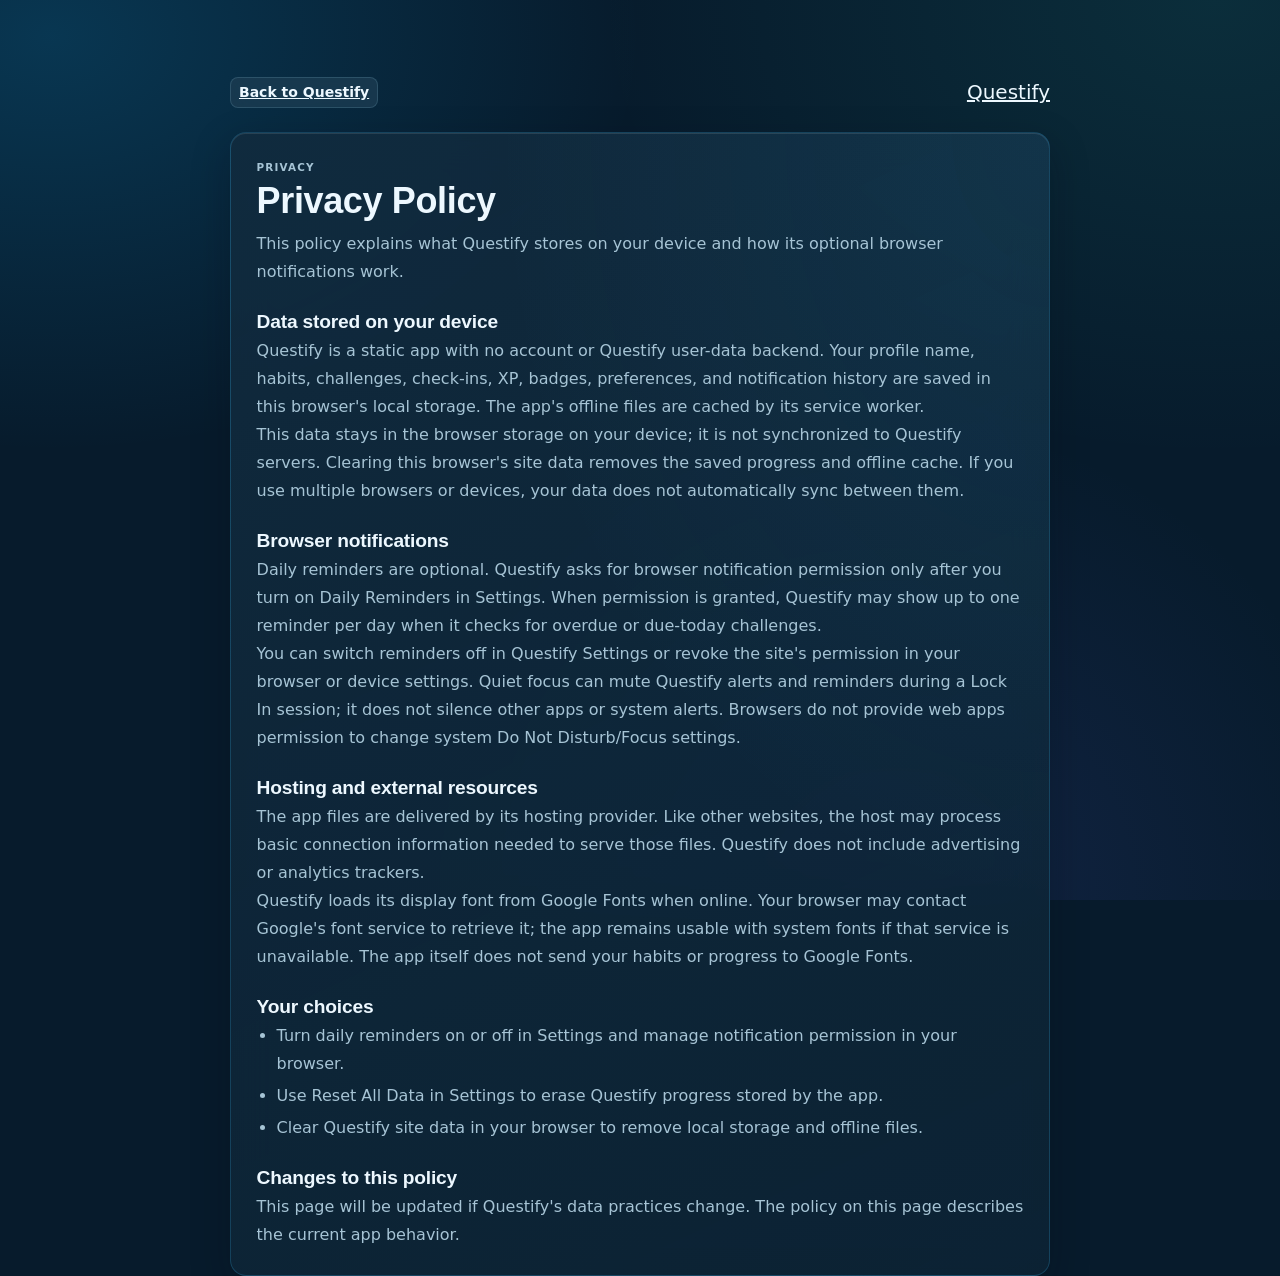
==== commit 8fffd6d5: "feat: refine themes and mobile experience Make Ocean the default and give each theme its own visual " ====
--- a/privacy.html
+++ b/privacy.html
@@ -1,12 +1,12 @@
 <!DOCTYPE html>
-<html lang="en" data-theme="aurora">
+<html lang="en" data-theme="ocean">
 <head>
   <meta charset="UTF-8">
   <meta name="viewport" content="width=device-width, initial-scale=1.0">
   <meta name="robots" content="index, follow">
   <meta name="description" content="Learn how Questify stores habit, challenge, and progress data, and how browser notifications work.">
   <link rel="canonical" href="https://hydev-questify.netlify.app/privacy.html">
-  <meta name="theme-color" content="#eaf5f2">
+  <meta name="theme-color" content="#071b2c">
   <title>Privacy Policy — Questify</title>
   <link rel="stylesheet" href="style.css">
 </head>
@@ -33,7 +33,7 @@
       <section>
         <h2>Browser notifications</h2>
         <p>Daily reminders are optional. Questify asks for browser notification permission only after you turn on Daily Reminders in Settings. When permission is granted, Questify may show up to one reminder per day when it checks for overdue or due-today challenges.</p>
-        <p>You can switch reminders off in Questify Settings or revoke the site's permission in your browser or device settings. Quiet focus can mute Questify alerts and reminders during a Lock In session; it does not silence other apps or system alerts.</p>
+        <p>You can switch reminders off in Questify Settings or revoke the site's permission in your browser or device settings. Quiet focus can mute Questify alerts and reminders during a Lock In session; it does not silence other apps or system alerts. Browsers do not provide web apps permission to change system Do Not Disturb/Focus settings.</p>
       </section>
 
       <section>
--- a/style.css
+++ b/style.css
@@ -240,6 +240,69 @@
 /* Design Tokens         */
 /* -------------------- */
 :root {
+  color-scheme: dark;
+  --color-bg: #071b2c;
+  --color-surface: rgba(17, 43, 62, 0.82);
+  --color-surface-alt: rgba(29, 61, 82, 0.76);
+  --color-surface-solid: #112b3e;
+  --color-border-glass: rgba(147, 197, 221, 0.18);
+  --color-primary: #0f6b8f;
+  --color-primary-light: #38bdf8;
+  --color-primary-dark: #07506e;
+  --color-on-primary: #ffffff;
+  --ambient-primary: rgba(14, 165, 233, 0.2);
+  --ambient-secondary: rgba(45, 212, 191, 0.1);
+  --ambient-tertiary: rgba(99, 102, 241, 0.13);
+
+  /* Colors - focus mode (Lock In) - rose/coral, distinct from amber
+     (quest identity), green (success), yellow (warning), and red
+     (danger) so it never gets visually confused with an existing state */
+  --color-focus: #fb4570;
+  --color-focus-glow: rgba(251, 69, 112, 0.35);
+
+  /* Colors - status */
+  --color-success: #22c55e;
+  --color-warning: #eab308;
+  --color-danger: #ef4444;
+
+  /* Colors - text */
+  --color-text: #edf8ff;
+  --color-text-muted: #a6c4d5;
+
+  /* Typography */
+  --font-family: "Segoe UI", system-ui, -apple-system, sans-serif;
+  --font-display: "Trebuchet MS", "Segoe UI", sans-serif;
+  --font-size-sm: 0.875rem;
+  --font-size-base: 1rem;
+  --font-size-lg: 1.25rem;
+  --font-size-xl: 1.75rem;
+  --font-size-2xl: 2.25rem;
+
+  /* Spacing scale (4px base) */
+  --space-xs: 0.25rem;
+  --space-sm: 0.5rem;
+  --space-md: 1rem;
+  --space-lg: 1.5rem;
+  --space-xl: 2rem;
+  --space-2xl: 3rem;
+
+  /* Radius & shadow */
+  --radius-sm: 8px;
+  --radius-md: 16px;
+  --radius-lg: 24px;
+  --shadow-card: 0 14px 38px rgba(2, 10, 20, 0.28), inset 0 1px 0 rgba(255, 255, 255, 0.055);
+  --glass-blur: blur(16px) saturate(120%);
+}
+
+[data-theme="ocean"] {
+  color-scheme: dark;
+  --font-family: "Segoe UI", system-ui, -apple-system, sans-serif;
+  --font-display: "Trebuchet MS", "Segoe UI", sans-serif;
+  --radius-md: 16px;
+  --radius-lg: 24px;
+}
+
+[data-theme="aurora"] {
   color-scheme: light;
   --color-bg: #eaf5f2;
   --color-surface: rgba(255, 255, 255, 0.76);
@@ -250,67 +313,16 @@
   --color-primary-light: #62c7a6;
   --color-primary-dark: #10564f;
   --color-on-primary: #ffffff;
+  --color-text: #193b38;
+  --color-text-muted: #52716d;
   --ambient-primary: rgba(41, 169, 135, 0.14);
   --ambient-secondary: rgba(67, 151, 196, 0.1);
   --ambient-tertiary: rgba(142, 194, 125, 0.1);
-
-  /* Colors - focus mode (Lock In) - rose/coral, distinct from amber
-     (quest identity), green (success), yellow (warning), and red
-     (danger) so it never gets visually confused with an existing state */
-  --color-focus: #fb4570;
-  --color-focus-glow: rgba(251, 69, 112, 0.35);
-
-  /* Colors - status */
-  --color-success: #22c55e;
-  --color-warning: #eab308;
-  --color-danger: #ef4444;
-
-  /* Colors - text */
-  --color-text: #193b38;
-  --color-text-muted: #52716d;
-
-  /* Typography */
+  --shadow-card: 0 14px 36px rgba(22, 75, 68, 0.08), 0 2px 8px rgba(22, 75, 68, 0.035);
   --font-family: system-ui, -apple-system, "Segoe UI", Roboto, sans-serif;
   --font-display: "Bricolage Grotesque", var(--font-family);
-  --font-size-sm: 0.875rem;
-  --font-size-base: 1rem;
-  --font-size-lg: 1.25rem;
-  --font-size-xl: 1.75rem;
-  --font-size-2xl: 2.25rem;
-
-  /* Spacing scale (4px base) */
-  --space-xs: 0.25rem;
-  --space-sm: 0.5rem;
-  --space-md: 1rem;
-  --space-lg: 1.5rem;
-  --space-xl: 2rem;
-  --space-2xl: 3rem;
-
-  /* Radius & shadow */
-  --radius-sm: 8px;
-  --radius-md: 16px;
-  --radius-lg: 24px;
-  --shadow-card: 0 14px 36px rgba(22, 75, 68, 0.08), 0 2px 8px rgba(22, 75, 68, 0.035);
-  --glass-blur: blur(16px) saturate(120%);
-}
-
-[data-theme="ocean"] {
-  color-scheme: dark;
-  --color-bg: #071b2c;
-  --color-surface: rgba(17, 43, 62, 0.82);
-  --color-surface-alt: rgba(29, 61, 82, 0.76);
-  --color-surface-solid: #112b3e;
-  --color-border-glass: rgba(147, 197, 221, 0.18);
-  --color-primary: #0f6b8f;
-  --color-primary-light: #38bdf8;
-  --color-primary-dark: #07506e;
-  --color-on-primary: #ffffff;
-  --color-text: #edf8ff;
-  --color-text-muted: #a6c4d5;
-  --ambient-primary: rgba(14, 165, 233, 0.2);
-  --ambient-secondary: rgba(45, 212, 191, 0.1);
-  --ambient-tertiary: rgba(99, 102, 241, 0.13);
-  --shadow-card: 0 14px 38px rgba(2, 10, 20, 0.28), inset 0 1px 0 rgba(255, 255, 255, 0.055);
+  --radius-md: 20px;
+  --radius-lg: 28px;
 }
 
 [data-theme="forest"] {
@@ -330,6 +342,10 @@
   --ambient-secondary: rgba(195, 156, 79, 0.1);
   --ambient-tertiary: rgba(53, 128, 99, 0.1);
   --shadow-card: 0 14px 36px rgba(39, 68, 39, 0.08), 0 2px 8px rgba(39, 68, 39, 0.035);
+  --font-family: "Palatino Linotype", "Book Antiqua", Georgia, serif;
+  --font-display: Georgia, "Times New Roman", serif;
+  --radius-md: 12px;
+  --radius-lg: 18px;
 }
 
 [data-theme="sunset"] {
@@ -349,6 +365,10 @@
   --ambient-secondary: rgba(241, 184, 93, 0.13);
   --ambient-tertiary: rgba(212, 111, 121, 0.1);
   --shadow-card: 0 14px 36px rgba(107, 57, 39, 0.08), 0 2px 8px rgba(107, 57, 39, 0.035);
+  --font-family: "Trebuchet MS", "Segoe UI", sans-serif;
+  --font-display: "Arial Rounded MT Bold", "Trebuchet MS", sans-serif;
+  --radius-md: 24px;
+  --radius-lg: 32px;
 }
 
 [data-theme="lavender"] {
@@ -368,6 +388,10 @@
   --ambient-secondary: rgba(236, 72, 153, 0.1);
   --ambient-tertiary: rgba(96, 165, 250, 0.12);
   --shadow-card: 0 14px 38px rgba(10, 7, 22, 0.3), inset 0 1px 0 rgba(255, 255, 255, 0.055);
+  --font-family: "Segoe UI", system-ui, sans-serif;
+  --font-display: "Segoe Print", "Bradley Hand", cursive;
+  --radius-md: 22px;
+  --radius-lg: 30px;
 }
 
 [data-theme="midnight"] {
@@ -387,6 +411,11 @@
   --ambient-secondary: rgba(59, 130, 246, 0.12);
   --ambient-tertiary: rgba(16, 185, 129, 0.09);
   --shadow-card: 0 14px 38px rgba(2, 6, 23, 0.3), inset 0 1px 0 rgba(255, 255, 255, 0.055);
+  --font-family: "Segoe UI", system-ui, sans-serif;
+  --font-display: Consolas, "Courier New", monospace;
+  --radius-sm: 5px;
+  --radius-md: 9px;
+  --radius-lg: 12px;
 }
 
 body::before {
@@ -4251,3 +4280,325 @@
     transition: none;
   }
 }
+
+/* Each palette also carries its own typography and component character. */
+[data-theme="ocean"] .card {
+  background:
+    radial-gradient(ellipse at 100% 0%, rgba(56, 189, 248, 0.08), transparent 48%),
+    linear-gradient(155deg, rgba(17, 43, 62, 0.92), rgba(13, 35, 52, 0.88));
+  border-color: rgba(56, 189, 248, 0.2);
+}
+
+[data-theme="ocean"] .app-nav,
+[data-theme="ocean"] .app-nav__btn.is-active {
+  border-color: rgba(56, 189, 248, 0.24);
+}
+
+[data-theme="aurora"] .card {
+  background:
+    radial-gradient(ellipse at 100% 0%, rgba(98, 199, 166, 0.08), transparent 48%),
+    linear-gradient(155deg, rgba(255, 255, 255, 0.82), rgba(226, 242, 237, 0.78));
+}
+
+[data-theme="forest"] .card {
+  background: linear-gradient(145deg, rgba(255, 255, 250, 0.94), rgba(231, 240, 223, 0.9));
+  border-color: rgba(63, 107, 67, 0.22);
+  box-shadow: 0 8px 24px rgba(39, 68, 39, 0.08);
+  backdrop-filter: blur(8px) saturate(110%);
+  -webkit-backdrop-filter: blur(8px) saturate(110%);
+}
+
+[data-theme="forest"] h1,
+[data-theme="forest"] h2,
+[data-theme="forest"] h3 {
+  letter-spacing: -0.035em;
+}
+
+[data-theme="sunset"] .card {
+  background:
+    radial-gradient(ellipse at 100% 0%, rgba(251, 139, 104, 0.1), transparent 48%),
+    linear-gradient(155deg, rgba(255, 255, 255, 0.86), rgba(255, 229, 210, 0.8));
+  border-color: rgba(169, 78, 55, 0.2);
+  box-shadow: 0 12px 30px rgba(107, 57, 39, 0.09);
+}
+
+[data-theme="sunset"] .btn,
+[data-theme="sunset"] .app-nav__btn.is-active {
+  border-radius: 999px;
+}
+
+[data-theme="lavender"] .card {
+  background:
+    radial-gradient(ellipse at 100% 0%, rgba(196, 167, 255, 0.1), transparent 48%),
+    linear-gradient(155deg, rgba(45, 37, 68, 0.94), rgba(36, 30, 55, 0.9));
+  border-color: rgba(196, 167, 255, 0.22);
+  box-shadow: 0 16px 38px rgba(10, 7, 22, 0.3), inset 0 1px 0 rgba(255, 255, 255, 0.06);
+}
+
+[data-theme="lavender"] h1,
+[data-theme="lavender"] h2,
+[data-theme="lavender"] h3 {
+  letter-spacing: -0.035em;
+}
+
+[data-theme="midnight"] .card {
+  background: linear-gradient(145deg, rgba(31, 41, 55, 0.96), rgba(22, 30, 43, 0.94));
+  border-color: rgba(251, 191, 36, 0.2);
+  box-shadow: 0 10px 28px rgba(2, 6, 23, 0.32), inset 0 1px 0 rgba(255, 255, 255, 0.035);
+  backdrop-filter: blur(8px);
+  -webkit-backdrop-filter: blur(8px);
+}
+
+[data-theme="midnight"] body {
+  font-variant-numeric: tabular-nums;
+}
+
+[data-theme="midnight"] h1,
+[data-theme="midnight"] h2,
+[data-theme="midnight"] h3,
+[data-theme="midnight"] .stat-value {
+  letter-spacing: -0.045em;
+}
+
+[data-theme="midnight"] .app-nav__btn.is-active {
+  border-radius: var(--radius-sm);
+  box-shadow: inset 0 -2px 0 var(--color-primary-light);
+}
+
+.system-notifications-note {
+  padding: 0.85rem 1rem;
+  color: var(--color-text-muted);
+  font-size: var(--font-size-sm);
+  line-height: 1.6;
+  background: var(--color-surface-alt);
+  border: 1px solid var(--color-border-glass);
+  border-radius: var(--radius-sm);
+}
+
+@media (max-width: 767px) {
+  .container {
+    padding-inline: 0.75rem;
+  }
+
+  .app-header {
+    padding-block: 0.65rem;
+  }
+
+  .app-header__inner {
+    display: grid;
+    grid-template-columns: minmax(0, 1fr) auto;
+    gap: 0.55rem 0.75rem;
+  }
+
+  .app-header__logo {
+    grid-column: 1;
+    min-width: 0;
+  }
+
+  .notif-bell-wrapper {
+    grid-column: 2;
+    grid-row: 1;
+    justify-self: end;
+  }
+
+  .app-nav {
+    grid-column: 1 / -1;
+    width: 100%;
+    min-width: 0;
+    gap: 0.25rem;
+    padding: 4px;
+    overflow-x: auto;
+    overscroll-behavior-inline: contain;
+    scroll-padding-inline: 0.5rem;
+  }
+
+  .app-nav__btn {
+    min-height: 42px;
+    padding: 0.55rem 0.75rem;
+  }
+
+  .app-main {
+    width: 100%;
+    padding: 1.1rem 0.75rem 1.5rem;
+    gap: 1rem;
+  }
+
+  .app-main > *,
+  .grid > *,
+  .settings-row > * {
+    min-width: 0;
+    max-width: 100%;
+  }
+
+  .grid {
+    grid-template-columns: repeat(2, minmax(0, 1fr));
+    gap: 0.75rem;
+  }
+
+  .card {
+    padding: 1rem;
+  }
+
+  .settings-section.card {
+    gap: 0.8rem;
+  }
+
+  .settings-row {
+    display: grid;
+    grid-template-columns: minmax(0, 1fr) 48px;
+    align-items: start;
+    gap: 0.75rem;
+    padding: 0.9rem 0;
+  }
+
+  .settings-row > div:first-child {
+    grid-column: 1;
+    grid-row: 1;
+  }
+
+  .settings-row > .theme-switch,
+  .settings-row > input,
+  .settings-row > button {
+    grid-column: 2;
+    grid-row: 1;
+    justify-self: end;
+    margin: 0;
+  }
+
+  .settings-row > input {
+    width: 48px;
+    min-width: 48px;
+  }
+
+  .settings-row > button {
+    min-height: 40px;
+    padding-inline: 0.65rem;
+  }
+
+  .settings-row .text-muted {
+    overflow-wrap: anywhere;
+  }
+
+  .theme-picker {
+    grid-template-columns: repeat(2, minmax(0, 1fr));
+  }
+
+  .theme-option {
+    gap: 0.55rem;
+    padding: 0.65rem;
+  }
+
+  .theme-option.is-selected {
+    padding: calc(0.65rem - 1px);
+  }
+
+  .theme-option__preview {
+    flex-basis: 34px;
+    width: 34px;
+    height: 36px;
+    border-radius: 10px;
+  }
+
+  .theme-option__preview i {
+    width: 11px;
+  }
+
+  .theme-option__name {
+    font-size: 0.85rem;
+  }
+
+  .theme-option__description {
+    font-size: 0.67rem;
+  }
+
+  .settings-privacy-card {
+    grid-template-columns: minmax(0, 1fr) auto;
+    gap: 0.75rem;
+  }
+
+  .settings-privacy-link {
+    align-self: start;
+  }
+
+  .dashboard-hero,
+  .profile-header {
+    flex-wrap: wrap;
+  }
+
+  .chart-card canvas,
+  canvas {
+    max-width: 100%;
+  }
+
+  .privacy-main {
+    width: calc(100% - 1.5rem);
+    margin: 1.25rem auto;
+  }
+
+  .privacy-header {
+    align-items: flex-start;
+  }
+}
+
+@media (max-width: 420px) {
+  .app-nav__btn {
+    font-size: 0.76rem;
+    padding-inline: 0.6rem;
+  }
+
+  .app-main {
+    padding-inline: 0.6rem;
+  }
+
+  .card {
+    padding: 0.85rem;
+  }
+
+  .grid {
+    gap: 0.6rem;
+  }
+
+  .theme-picker {
+    gap: 0.45rem;
+  }
+
+  .settings-privacy-card {
+    grid-template-columns: minmax(0, 1fr);
+  }
+
+  .settings-privacy-link {
+    justify-self: start;
+  }
+
+  .system-notifications-note {
+    padding: 0.75rem;
+  }
+}
+
+@media (max-width: 350px) {
+  .theme-picker {
+    grid-template-columns: minmax(0, 1fr);
+  }
+
+  .app-header__logo {
+    font-size: 1.05rem;
+  }
+
+  .app-nav__btn {
+    font-size: 0.72rem;
+    padding-inline: 0.5rem;
+  }
+}
+
+@media (max-width: 767px) {
+  .settings-update-card .settings-row {
+    grid-template-columns: minmax(0, 1fr) auto;
+    align-items: center;
+  }
+
+  .settings-update-card #update-app-btn {
+    min-width: 88px;
+    min-height: 42px;
+    white-space: nowrap;
+  }
+}
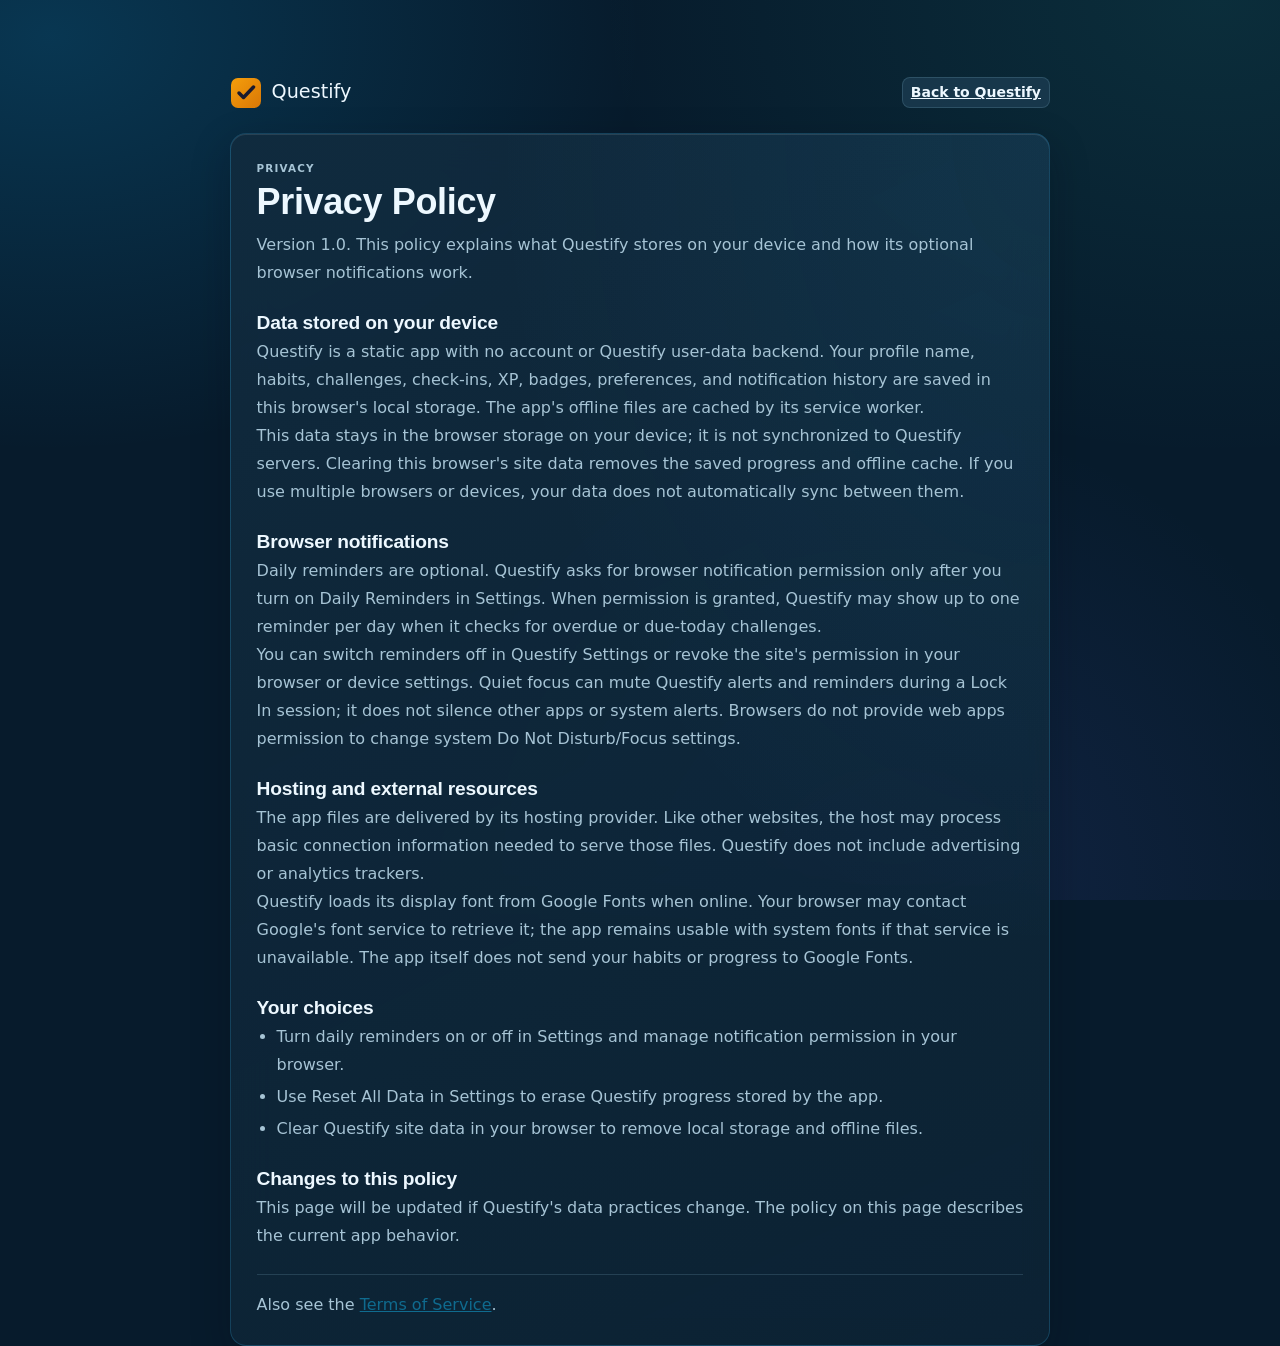
==== commit 4c4e647d: "feat: expand responsive navigation and calendar Add the distinct expandable More navigation group an" ====
--- a/privacy.html
+++ b/privacy.html
@@ -5,15 +5,26 @@
   <meta name="viewport" content="width=device-width, initial-scale=1.0">
   <meta name="robots" content="index, follow">
   <meta name="description" content="Learn how Questify stores habit, challenge, and progress data, and how browser notifications work.">
-  <link rel="canonical" href="https://hydev-questify.netlify.app/privacy.html">
+  <link rel="canonical" href="https://questify-hydev.netlify.app/privacy.html">
   <meta name="theme-color" content="#071b2c">
   <title>Privacy Policy — Questify</title>
   <link rel="stylesheet" href="style.css">
+  <script>
+    try {
+      const saved = JSON.parse(localStorage.getItem("questify_state") || "{}");
+      const theme = saved.preferences && saved.preferences.theme;
+      if (["ocean", "aurora", "forest", "sunset", "lavender", "midnight"].includes(theme)) {
+        document.documentElement.dataset.theme = theme;
+      }
+    } catch (error) {
+      console.error("Could not load the saved Questify theme for this document:", error);
+    }
+  </script>
 </head>
 <body>
   <main class="privacy-main">
     <header class="privacy-header">
-      <a class="app-header__logo" href="./">Questify</a>
+      <a class="app-header__logo legal-brand" href="./"><img src="logo.svg" alt="" width="32" height="32">Questify</a>
       <a class="btn-secondary btn-sm" href="./">Back to Questify</a>
     </header>
 
@@ -21,7 +32,7 @@
       <header>
         <p class="dashboard-section__eyebrow">Privacy</p>
         <h1>Privacy Policy</h1>
-        <p>This policy explains what Questify stores on your device and how its optional browser notifications work.</p>
+        <p>Version 1.0. This policy explains what Questify stores on your device and how its optional browser notifications work.</p>
       </header>
 
       <section>
@@ -55,6 +66,7 @@
         <h2>Changes to this policy</h2>
         <p>This page will be updated if Questify's data practices change. The policy on this page describes the current app behavior.</p>
       </section>
+      <p class="legal-document-footer">Also see the <a href="terms.html">Terms of Service</a>.</p>
     </article>
   </main>
 </body>
--- a/style.css
+++ b/style.css
@@ -135,6 +135,708 @@
     padding: var(--space-xs);
   }
 }
+
+.app-header__icon {
+  display: block;
+  width: 28px;
+  height: 28px;
+  object-fit: contain;
+}
+
+.legal-brand {
+  display: inline-flex;
+  align-items: center;
+  gap: 0.55rem;
+  text-decoration: none;
+}
+
+.legal-brand img,
+.consent-logo {
+  display: block;
+  object-fit: contain;
+}
+
+.legal-document-footer {
+  padding-top: var(--space-md);
+  border-top: 1px solid var(--color-border-glass);
+}
+
+.consent-screen {
+  display: grid;
+  min-height: min(78vh, 900px);
+  place-items: center;
+  padding: clamp(0.5rem, 3vw, 2rem);
+}
+
+.consent-card {
+  display: grid;
+  width: min(100%, 620px);
+  gap: 1rem;
+  padding: clamp(1.25rem, 4vw, 2.4rem);
+}
+
+.consent-logo {
+  width: 58px;
+  height: 58px;
+  border-radius: 16px;
+  box-shadow: var(--shadow-card);
+}
+
+.consent-card h1 {
+  margin: 0;
+  font-size: clamp(1.7rem, 5vw, 2.25rem);
+}
+
+.consent-card > .text-muted {
+  max-width: 58ch;
+  margin: 0;
+}
+
+.consent-document-links {
+  display: grid;
+  gap: 0.6rem;
+  margin: 0.35rem 0;
+}
+
+.consent-document-link {
+  display: flex;
+  align-items: center;
+  justify-content: space-between;
+  gap: 0.8rem;
+  min-height: 62px;
+  padding: 0.75rem 0.9rem;
+  color: var(--color-text);
+  text-decoration: none;
+  border: 1px solid var(--color-border-glass);
+  border-radius: var(--radius-md);
+  background: var(--color-surface-alt);
+  transition: border-color 160ms ease, transform 160ms ease;
+}
+
+.consent-document-link:hover {
+  transform: translateY(-1px);
+  border-color: var(--color-primary-light);
+}
+
+.consent-document-link > span:first-child {
+  display: grid;
+  gap: 0.2rem;
+}
+
+.consent-document-link small,
+.consent-version {
+  color: var(--color-text-muted);
+  font-size: 0.78rem;
+}
+
+#consent-form {
+  display: grid;
+  gap: 0.8rem;
+}
+
+.consent-check {
+  display: flex;
+  align-items: flex-start;
+  gap: 0.65rem;
+  line-height: 1.5;
+}
+
+.consent-check input {
+  width: 1.1rem;
+  height: 1.1rem;
+  flex: 0 0 auto;
+  margin-top: 0.2rem;
+  accent-color: var(--color-primary);
+}
+
+.consent-check a {
+  color: var(--color-primary-light);
+  text-underline-offset: 0.15em;
+}
+
+.consent-version {
+  margin: 0;
+  text-align: center;
+}
+
+.navigation-choice-grid {
+  display: grid;
+  grid-template-columns: repeat(3, minmax(0, 1fr));
+  gap: 0.75rem;
+}
+
+.navigation-choice {
+  display: grid;
+  justify-items: start;
+  gap: 0.35rem;
+  min-width: 0;
+  padding: 0.8rem;
+  color: var(--color-text);
+  text-align: left;
+  border: 1px solid var(--color-border-glass);
+  border-radius: var(--radius-md);
+  background: var(--color-surface-alt);
+  cursor: pointer;
+  transition: transform 160ms ease, border-color 160ms ease, box-shadow 160ms ease;
+}
+
+.navigation-choice:hover {
+  transform: translateY(-2px);
+}
+
+.navigation-choice.is-selected {
+  border-color: var(--color-primary-light);
+  box-shadow: 0 0 0 2px color-mix(in srgb, var(--color-primary-light) 25%, transparent);
+}
+
+.navigation-choice small {
+  color: var(--color-text-muted);
+  font-size: 0.74rem;
+}
+
+.navigation-choice__hint {
+  color: var(--color-primary-light) !important;
+  font-weight: 700;
+}
+
+.navigation-choice__preview {
+  display: flex;
+  align-items: center;
+  gap: 0.2rem;
+  width: 100%;
+  height: 42px;
+  padding: 0.3rem;
+  border: 1px solid var(--color-border-glass);
+  border-radius: 9px;
+  background: var(--color-surface);
+}
+
+.navigation-choice__preview span {
+  display: grid;
+  width: 1.35rem;
+  height: 100%;
+  place-items: center;
+  color: var(--color-primary-light);
+  border-radius: 5px;
+  background: var(--color-surface-alt);
+}
+
+.navigation-choice__preview i {
+  width: 0.3rem;
+  height: 55%;
+  border-radius: 99px;
+  background: var(--color-border-glass);
+}
+
+.navigation-choice__preview--bottom {
+  align-items: flex-end;
+  justify-content: flex-start;
+  padding-bottom: 0.25rem;
+}
+
+.navigation-choice__preview--bottom span {
+  width: 30%;
+  height: 14px;
+  order: 2;
+}
+
+.navigation-choice__preview--bottom i {
+  width: 18%;
+  height: 14px;
+}
+
+.settings-legal-links {
+  display: flex;
+  flex-wrap: wrap;
+  gap: 0.5rem;
+}
+
+.tour-replay-card {
+  display: flex;
+  align-items: center;
+  justify-content: space-between;
+  gap: 1rem;
+}
+
+.tour-replay-card p {
+  margin-top: 0.25rem;
+}
+
+.onboarding-tour-overlay {
+  position: fixed;
+  inset: 0;
+  z-index: 1200;
+  background: rgba(3, 10, 23, 0.62);
+  animation: tour-overlay-in 180ms ease-out both;
+}
+
+.onboarding-tour-bubble {
+  position: fixed;
+  z-index: 1205;
+  width: min(380px, calc(100vw - 2rem));
+  max-height: calc(100vh - 2rem);
+  overflow-y: auto;
+  padding: 1.1rem;
+  box-shadow: 0 20px 70px rgba(0, 0, 0, 0.35);
+  animation: tour-bubble-in 180ms ease-out both;
+}
+
+.onboarding-tour-bubble__topline {
+  display: flex;
+  justify-content: space-between;
+  gap: 0.8rem;
+  margin-bottom: 0.8rem;
+  color: var(--color-primary-light);
+  font-size: 0.7rem;
+  font-weight: 800;
+  letter-spacing: 0.07em;
+}
+
+.onboarding-tour-bubble h2 {
+  margin: 0 0 0.45rem;
+  font-size: 1.2rem;
+}
+
+.onboarding-tour-bubble p {
+  margin: 0;
+  color: var(--color-text-muted);
+  font-size: 0.9rem;
+  line-height: 1.55;
+}
+
+.onboarding-tour-progress {
+  height: 5px;
+  margin: 1rem 0;
+  overflow: hidden;
+  border-radius: 99px;
+  background: var(--color-surface-alt);
+}
+
+.onboarding-tour-progress span {
+  display: block;
+  height: 100%;
+  border-radius: inherit;
+  background: var(--color-primary-light);
+  transition: width 180ms ease;
+}
+
+.onboarding-tour-actions,
+.onboarding-tour-actions > div {
+  display: flex;
+  align-items: center;
+  justify-content: space-between;
+  gap: 0.5rem;
+}
+
+.tour-highlight {
+  position: relative !important;
+  z-index: 1202 !important;
+  outline: 3px solid var(--color-primary-light) !important;
+  outline-offset: 3px;
+  box-shadow: 0 0 0 7px color-mix(in srgb, var(--color-primary-light) 24%, transparent) !important;
+  border-radius: 12px;
+}
+
+.app-header.is-tour-target {
+  z-index: 1202;
+}
+
+@keyframes tour-overlay-in {
+  from { opacity: 0; }
+  to { opacity: 1; }
+}
+
+@keyframes tour-bubble-in {
+  from { opacity: 0; transform: translateY(8px) scale(0.985); }
+  to { opacity: 1; transform: translateY(0) scale(1); }
+}
+
+@media (max-width: 640px) {
+  .navigation-choice-grid {
+    grid-template-columns: 1fr;
+  }
+
+  .navigation-choice {
+    grid-template-columns: minmax(0, 1fr);
+  }
+
+  .tour-replay-card {
+    align-items: flex-start;
+    flex-direction: column;
+  }
+
+  .onboarding-tour-bubble {
+    width: calc(100vw - 2rem);
+  }
+}
+
+@media (min-width: 768px) {
+  body.nav-layout-bottom .app-header {
+    position: sticky;
+    inset: auto;
+    z-index: 600;
+    width: 100%;
+    height: auto;
+    padding: 0.55rem 0;
+    overflow: visible;
+    border: 0;
+    border-bottom: 1px solid var(--color-border-glass);
+    border-radius: 0;
+    backdrop-filter: none;
+    -webkit-backdrop-filter: none;
+  }
+
+  body.nav-layout-bottom .app-header__inner {
+    width: min(100% - 2rem, 1500px);
+    min-height: 52px;
+    margin: 0 auto;
+    padding: 0;
+    display: grid;
+    grid-template-columns: minmax(0, 1fr) auto;
+    align-items: center;
+  }
+
+  body.nav-layout-bottom .sidebar-collapse-btn {
+    display: none;
+  }
+
+  body.nav-layout-bottom .app-nav {
+    position: fixed;
+    inset: auto auto calc(0.75rem + env(safe-area-inset-bottom)) 50%;
+    z-index: 700;
+    display: grid;
+    grid-template-columns: repeat(5, minmax(0, 1fr));
+    width: min(760px, calc(100vw - 2rem));
+    min-width: 0;
+    gap: 0.35rem;
+    padding: 0.5rem;
+    overflow: visible;
+    border: 1px solid color-mix(in srgb, var(--color-primary-light) 22%, var(--color-border-glass));
+    border-radius: 23px;
+    background: linear-gradient(
+      155deg,
+      color-mix(in srgb, var(--color-surface-solid) 91%, white 9%),
+      color-mix(in srgb, var(--color-surface-solid) 96%, transparent)
+    );
+    box-shadow:
+      0 18px 48px rgba(0, 0, 0, 0.28),
+      0 3px 12px rgba(0, 0, 0, 0.18),
+      inset 0 1px 0 rgba(255, 255, 255, 0.12);
+    backdrop-filter: blur(26px) saturate(155%);
+    -webkit-backdrop-filter: blur(26px) saturate(155%);
+    transform: translateX(-50%);
+  }
+
+  body.nav-layout-bottom .app-nav-section:first-child {
+    display: contents;
+  }
+
+  body.nav-layout-bottom .app-nav-section__label {
+    display: none;
+  }
+
+  body.nav-layout-bottom .app-nav-more-menu {
+    position: absolute;
+    right: 0;
+    bottom: calc(100% + 0.6rem);
+    display: none;
+    grid-template-columns: repeat(2, minmax(130px, 1fr));
+    gap: 0.75rem;
+    min-width: min(94vw, 310px);
+    padding: 0.75rem;
+    border: 1px solid var(--color-border-glass);
+    border-radius: 16px;
+    background: var(--color-surface-solid);
+    box-shadow: var(--shadow-card);
+  }
+
+  body.nav-layout-bottom .app-nav.is-more-open .app-nav-more-menu {
+    display: grid;
+  }
+
+  body.nav-layout-bottom .app-nav-more-menu .app-nav-section {
+    display: grid;
+    gap: 0.35rem;
+  }
+
+  body.nav-layout-bottom .app-nav__more-toggle {
+    display: flex;
+  }
+
+  body.nav-layout-bottom .app-nav__btn {
+    display: flex;
+    min-width: 0;
+    min-height: 58px;
+    flex-direction: column;
+    justify-content: center;
+    gap: 0.3rem;
+    padding: 0.4rem 0.3rem;
+    overflow: hidden;
+    border: 1px solid transparent;
+    border-radius: 17px;
+    color: var(--color-text-muted);
+    transition:
+      transform 160ms ease,
+      border-color 160ms ease,
+      background-color 160ms ease,
+      color 160ms ease,
+      box-shadow 160ms ease;
+    font-size: 0.72rem;
+    text-align: center;
+  }
+
+  body.nav-layout-bottom .app-nav__btn:hover {
+    transform: translateY(-2px);
+    color: var(--color-text);
+    background: color-mix(in srgb, var(--color-surface-alt) 80%, transparent);
+  }
+
+  body.nav-layout-bottom .app-nav__btn:focus-visible {
+    outline: 2px solid var(--color-primary-light);
+    outline-offset: 2px;
+  }
+
+  body.nav-layout-bottom .app-nav__btn.is-active {
+    color: var(--color-on-primary);
+    border-color: color-mix(in srgb, var(--color-primary-light) 38%, transparent);
+    background: color-mix(in srgb, var(--color-primary) 30%, var(--color-surface-solid));
+    box-shadow:
+      inset 0 1px 0 rgba(255, 255, 255, 0.12),
+      0 4px 14px color-mix(in srgb, var(--color-primary) 20%, transparent);
+  }
+
+  body.nav-layout-bottom .app-nav__btn .nav-label {
+    display: block;
+    max-width: 100%;
+    overflow: hidden;
+    text-overflow: ellipsis;
+    white-space: nowrap;
+    font-size: 0.72rem;
+    font-weight: 700;
+    letter-spacing: 0.01em;
+  }
+
+  body.nav-layout-bottom .app-nav__btn .nav-icon {
+    display: grid;
+    width: 1.5rem;
+    height: 1.5rem;
+    place-items: center;
+    font-size: 1.3rem;
+    line-height: 1;
+    transition: transform 160ms ease;
+  }
+
+  body.nav-layout-bottom .app-nav__btn:hover .nav-icon {
+    transform: translateY(-1px) scale(1.05);
+  }
+
+  body.nav-layout-bottom .app-nav-more-menu .app-nav__btn {
+    flex-direction: row;
+    justify-content: flex-start;
+    gap: 0.65rem;
+    min-height: 42px;
+    padding: 0.55rem 0.65rem;
+    font-size: 0.82rem;
+    text-align: left;
+  }
+
+  body.nav-layout-bottom .app-main,
+  body.nav-layout-bottom .app-footer {
+    width: min(100%, 1500px);
+    margin-inline: auto;
+  }
+
+  body.nav-layout-bottom .app-main {
+    padding-bottom: 7rem;
+  }
+}
+
+@media (min-width: 768px) and (max-width: 900px) {
+  body.nav-layout-bottom .app-nav {
+    width: min(700px, calc(100vw - 1.5rem));
+    gap: 0.2rem;
+  }
+}
+
+@media (min-width: 768px) and (max-width: 1023px) {
+  body.nav-layout-sidebar .app-header__inner {
+    align-items: stretch;
+  }
+
+  body.nav-layout-sidebar:not(.is-nav-collapsed) .app-header {
+    width: 256px;
+  }
+
+  body.nav-layout-sidebar:not(.is-nav-collapsed) .app-header__logo .nav-label,
+  body.nav-layout-sidebar:not(.is-nav-collapsed) .app-nav-section__label,
+  body.nav-layout-sidebar:not(.is-nav-collapsed) .app-nav__btn .nav-label {
+    display: block;
+  }
+
+  body.nav-layout-sidebar:not(.is-nav-collapsed) .app-nav__btn {
+    justify-content: flex-start;
+    padding-inline: 0.75rem;
+  }
+
+  body.nav-layout-sidebar .sidebar-collapse-btn {
+    display: grid;
+  }
+
+  body.nav-layout-sidebar:not(.is-nav-collapsed) .app-main {
+    width: calc(100% - 256px);
+    margin-left: 256px;
+  }
+
+  body.nav-layout-sidebar:not(.is-nav-collapsed) .app-footer {
+    margin-left: 256px;
+  }
+}
+
+@media (max-width: 767px) {
+  body.nav-layout-sidebar .app-header {
+    position: fixed;
+    inset: 0 auto 0 0;
+    z-index: 600;
+    width: 256px;
+    height: 100dvh;
+    padding: 0;
+    overflow-y: auto;
+    border: 0;
+    border-right: 1px solid var(--color-border-glass);
+    border-radius: 0;
+    backdrop-filter: blur(24px) saturate(155%);
+    -webkit-backdrop-filter: blur(24px) saturate(155%);
+  }
+
+  body.nav-layout-sidebar.is-nav-collapsed .app-header {
+    width: 84px;
+  }
+
+  body.nav-layout-sidebar .app-header__inner {
+    width: 100%;
+    min-height: 100%;
+    padding: 1rem 0.8rem;
+    display: flex;
+    flex-direction: column;
+    align-items: stretch;
+    gap: 1.2rem;
+  }
+
+  body.nav-layout-sidebar .app-sidebar-heading {
+    display: flex;
+    align-items: center;
+    justify-content: space-between;
+  }
+
+  body.nav-layout-sidebar .sidebar-collapse-btn {
+    display: grid;
+  }
+
+  body.nav-layout-sidebar .app-nav {
+    position: static;
+    display: grid;
+    flex: 1;
+    align-content: start;
+    gap: 1rem;
+    width: 100%;
+    padding: 0;
+    border: 0;
+    border-radius: 0;
+    background: transparent;
+    box-shadow: none;
+    backdrop-filter: none;
+    transform: none;
+  }
+
+  body.nav-layout-sidebar .app-nav-section,
+  body.nav-layout-sidebar .app-nav-more-menu,
+  body.nav-layout-sidebar .app-nav-more-menu .app-nav-section {
+    position: static;
+    display: grid;
+    grid-template-columns: minmax(0, 1fr);
+    gap: 0.25rem;
+    min-width: 0;
+    padding: 0;
+    border: 0;
+    background: transparent;
+    box-shadow: none;
+  }
+
+  body.nav-layout-sidebar .app-nav-section__label {
+    display: block;
+  }
+
+  body.nav-layout-sidebar .app-nav__btn,
+  body.nav-layout-sidebar .app-nav-more-menu .app-nav__btn {
+    display: flex;
+    flex-direction: row;
+    justify-content: flex-start;
+    gap: 0.7rem;
+    width: 100%;
+    min-height: 44px;
+    padding: 0.6rem 0.7rem;
+    font-size: 0.85rem;
+    text-align: left;
+  }
+
+  body.nav-layout-sidebar .app-nav__btn .nav-label {
+    display: block;
+  }
+
+  body.nav-layout-sidebar .app-nav__more-toggle {
+    display: none;
+  }
+
+  body.nav-layout-sidebar .notif-bell-wrapper {
+    align-self: flex-start;
+    margin-top: auto;
+  }
+
+  body.nav-layout-sidebar .app-main,
+  body.nav-layout-sidebar .app-footer {
+    width: calc(100% - 256px);
+    margin-left: 256px;
+  }
+
+  body.nav-layout-sidebar .app-main {
+    padding: 1rem 0.7rem 2rem;
+  }
+
+  body.nav-layout-sidebar.is-nav-collapsed .app-main,
+  body.nav-layout-sidebar.is-nav-collapsed .app-footer {
+    width: calc(100% - 84px);
+    margin-left: 84px;
+  }
+
+  body.nav-layout-sidebar.is-nav-collapsed .app-header__logo .nav-label,
+  body.nav-layout-sidebar.is-nav-collapsed .app-nav-section__label,
+  body.nav-layout-sidebar.is-nav-collapsed .app-nav__btn .nav-label {
+    display: none;
+  }
+
+  body.nav-layout-sidebar.is-nav-collapsed .app-nav__btn {
+    justify-content: center;
+    padding-inline: 0.3rem;
+  }
+
+  body.nav-layout-sidebar.is-nav-collapsed .app-sidebar-heading {
+    flex-direction: column;
+  }
+}
+
+@media (prefers-reduced-motion: reduce) {
+  .onboarding-tour-overlay,
+  .onboarding-tour-bubble {
+    animation: none;
+  }
+
+  .navigation-choice,
+  .consent-document-link {
+    transition: none;
+  }
+}
+
+
 
 /* -------------------- */
 /* Layout                */
@@ -2512,6 +3214,72 @@
   padding: 0.25rem 0 var(--space-sm);
 }
 
+.dashboard-lockin-cta {
+  display: grid;
+  grid-template-columns: auto minmax(0, 1fr) auto;
+  align-items: center;
+  gap: clamp(0.9rem, 2.2vw, 1.5rem);
+  min-height: 148px;
+  padding: clamp(1.1rem, 2.5vw, 1.75rem);
+  border-color: rgba(251, 69, 112, 0.32);
+  background:
+    radial-gradient(ellipse at 0% 50%, rgba(251, 69, 112, 0.15), transparent 58%),
+    linear-gradient(155deg, var(--color-surface), var(--color-surface-alt));
+}
+
+.dashboard-lockin-cta__icon {
+  display: grid;
+  width: 64px;
+  height: 64px;
+  place-items: center;
+  border: 1px solid rgba(251, 69, 112, 0.25);
+  border-radius: 20px;
+  background: rgba(251, 69, 112, 0.12);
+  font-size: 1.85rem;
+  box-shadow: inset 0 1px 0 rgba(255, 255, 255, 0.12);
+}
+
+.dashboard-lockin-cta__copy {
+  min-width: 0;
+}
+
+.dashboard-lockin-cta__copy .dashboard-section__eyebrow {
+  color: #fb7190;
+}
+
+.dashboard-lockin-cta__copy h3 {
+  margin: 0.15rem 0 0.3rem;
+  font-size: clamp(1.2rem, 2.2vw, 1.6rem);
+}
+
+.dashboard-lockin-cta__copy p:last-child {
+  max-width: 58ch;
+  margin: 0;
+  line-height: 1.5;
+}
+
+.dashboard-lockin-cta__button {
+  display: inline-flex;
+  align-items: center;
+  justify-content: center;
+  gap: 0.75rem;
+  min-width: 188px;
+  min-height: 52px;
+  padding-inline: 1.15rem;
+  border: 1px solid rgba(255, 255, 255, 0.2);
+  background: linear-gradient(135deg, #fb4570, #d92752);
+  box-shadow: 0 9px 24px rgba(217, 39, 82, 0.25), inset 0 1px 0 rgba(255, 255, 255, 0.24);
+}
+
+.dashboard-lockin-cta__button span:last-child {
+  font-size: 1.15rem;
+  transition: transform 160ms ease;
+}
+
+.dashboard-lockin-cta__button:hover span:last-child {
+  transform: translate(2px, -2px);
+}
+
 .dashboard-greeting {
   margin: 0;
 }
@@ -2975,6 +3743,23 @@
 }
 
 @media (max-width: 767px) {
+  .dashboard-lockin-cta {
+    grid-template-columns: auto minmax(0, 1fr);
+    gap: 0.9rem;
+  }
+
+  .dashboard-lockin-cta__icon {
+    width: 52px;
+    height: 52px;
+    border-radius: 16px;
+    font-size: 1.55rem;
+  }
+
+  .dashboard-lockin-cta__button {
+    grid-column: 1 / -1;
+    width: 100%;
+  }
+
   .dashboard-habit-summary--empty {
     align-items: flex-start;
     flex-direction: column;
@@ -4602,3 +5387,1865 @@
     white-space: nowrap;
   }
 }
+
+/* Adaptive productivity shell: full sidebar on desktop, compact rail on tablet,
+   and a safe-area-aware bottom bar on mobile. */
+@media (min-width: 768px) {
+  .app-header {
+    position: fixed;
+    inset: 0 auto 0 0;
+    z-index: 600;
+    width: 256px;
+    height: 100dvh;
+    padding: 0;
+    overflow-y: auto;
+    border: 0;
+    border-right: 1px solid var(--color-border-glass);
+    border-radius: 0;
+    transition: width 180ms ease;
+  }
+
+  .app-header__inner {
+    width: 100%;
+    max-width: none;
+    min-height: 100%;
+    padding: 1.25rem 0.9rem;
+    display: flex;
+    flex-direction: column;
+    flex-wrap: nowrap;
+    align-items: stretch;
+    justify-content: flex-start;
+    gap: 1.4rem;
+  }
+
+  .app-sidebar-heading {
+    display: flex;
+    align-items: center;
+    justify-content: space-between;
+    gap: 0.5rem;
+    min-height: 44px;
+  }
+
+  .app-header__logo {
+    display: flex;
+    align-items: center;
+    gap: 0.6rem;
+    min-width: 0;
+    margin: 0;
+    order: 0;
+    color: var(--color-text);
+    font-size: 1.2rem;
+  }
+
+  .app-header__icon {
+    flex: 0 0 auto;
+  }
+
+  .sidebar-collapse-btn {
+    display: grid;
+    place-items: center;
+    width: 34px;
+    height: 34px;
+    flex: 0 0 auto;
+    color: var(--color-text-muted);
+    background: var(--color-surface-alt);
+    border: 1px solid var(--color-border-glass);
+    border-radius: 10px;
+    font-size: 1.25rem;
+    cursor: pointer;
+  }
+
+  .app-nav {
+    display: grid;
+    flex: 1;
+    flex-basis: auto;
+    align-content: start;
+    align-items: initial;
+    gap: 1rem;
+    order: 0;
+    width: 100%;
+    min-width: 0;
+    padding: 0;
+    overflow: visible;
+    border: 0;
+    border-radius: 0;
+    background: transparent;
+  }
+
+  .app-nav-more-menu {
+    display: contents;
+  }
+
+  .app-nav-section {
+    display: grid;
+    gap: 0.25rem;
+  }
+
+  .app-nav-section__label {
+    padding: 0 0.7rem 0.3rem;
+    color: var(--color-text-muted);
+    font-size: 0.68rem;
+    font-weight: 700;
+    letter-spacing: 0.09em;
+    text-transform: uppercase;
+  }
+
+  .app-nav__btn {
+    display: flex;
+    align-items: center;
+    justify-content: flex-start;
+    gap: 0.8rem;
+    width: 100%;
+    min-height: 44px;
+    padding: 0.65rem 0.75rem;
+    color: var(--color-text-muted);
+    border: 1px solid transparent;
+    border-radius: 11px;
+    text-align: left;
+  }
+
+  .app-nav__btn:hover {
+    transform: none;
+    color: var(--color-text);
+    background: var(--color-surface-alt);
+  }
+
+  .app-nav__btn.is-active {
+    color: var(--color-on-primary);
+    background: var(--color-primary);
+    border-color: color-mix(in srgb, var(--color-primary-light) 35%, transparent);
+    box-shadow: none;
+  }
+
+  .nav-icon {
+    display: inline-grid;
+    place-items: center;
+    width: 1.35rem;
+    flex: 0 0 1.35rem;
+    font-size: 1.1rem;
+    line-height: 1;
+  }
+
+  .app-nav__more-toggle {
+    display: none;
+  }
+
+  .notif-bell-wrapper {
+    align-self: flex-start;
+    margin-top: auto;
+    order: 0;
+  }
+
+  .notif-panel {
+    position: fixed;
+    left: 260px;
+    top: auto;
+    bottom: 1rem;
+  }
+
+  .app-main {
+    width: calc(100% - 256px);
+    max-width: 1500px;
+    min-height: calc(100vh - 2rem);
+    margin: 0 0 0 256px;
+    padding: clamp(2rem, 3vw, 3.25rem) clamp(1.5rem, 3vw, 3.5rem);
+  }
+
+  .app-footer {
+    margin-left: 256px;
+  }
+
+  .app-footer__inner {
+    max-width: 1500px;
+  }
+
+  body.is-nav-collapsed .app-header {
+    width: 84px;
+  }
+
+  body.is-nav-collapsed .app-header__inner {
+    padding-inline: 0.8rem;
+    align-items: center;
+  }
+
+  body.is-nav-collapsed .app-sidebar-heading {
+    flex-direction: column;
+  }
+
+  body.is-nav-collapsed .app-header__logo .nav-label,
+  body.is-nav-collapsed .app-nav-section__label,
+  body.is-nav-collapsed .app-nav__btn .nav-label {
+    display: none;
+  }
+
+  body.is-nav-collapsed .app-nav__btn {
+    justify-content: center;
+    padding-inline: 0.3rem;
+  }
+
+  body.is-nav-collapsed .app-main {
+    width: calc(100% - 84px);
+    margin-left: 84px;
+  }
+
+  body.is-nav-collapsed .app-footer {
+    margin-left: 84px;
+  }
+}
+
+@media (min-width: 768px) and (max-width: 1023px) {
+  .app-header {
+    width: 84px;
+  }
+
+  .app-header__inner {
+    padding-inline: 0.8rem;
+    align-items: center;
+  }
+
+  .app-header__logo .nav-label,
+  .app-nav-section__label,
+  .app-nav__btn .nav-label,
+  .sidebar-collapse-btn {
+    display: none;
+  }
+
+  .app-nav__btn {
+    justify-content: center;
+    padding-inline: 0.3rem;
+  }
+
+  .app-main {
+    width: calc(100% - 84px);
+    margin-left: 84px;
+  }
+
+  .app-footer {
+    margin-left: 84px;
+  }
+}
+
+@media (max-width: 767px) {
+  .app-header {
+    position: sticky;
+    inset: auto;
+    z-index: 500;
+    width: 100%;
+    height: auto;
+    padding: 0.5rem 0;
+    overflow: visible;
+    border: 0;
+    border-bottom: 1px solid var(--color-border-glass);
+    border-radius: 0;
+    backdrop-filter: none;
+    -webkit-backdrop-filter: none;
+  }
+
+  .app-header__inner {
+    width: 100%;
+    max-width: none;
+    padding: 0 0.85rem;
+    display: grid;
+    grid-template-columns: minmax(0, 1fr) auto;
+    grid-template-rows: auto;
+    gap: 0;
+  }
+
+  .app-sidebar-heading {
+    display: flex;
+    align-items: center;
+    min-width: 0;
+  }
+
+  .app-header__logo {
+    display: flex;
+    align-items: center;
+    gap: 0.5rem;
+    min-width: 0;
+    margin: 0;
+    order: 0;
+  }
+
+  .sidebar-collapse-btn {
+    display: none;
+  }
+
+  .notif-bell-wrapper {
+    grid-column: 2;
+    grid-row: 1;
+    order: 0;
+    justify-self: end;
+  }
+
+  .app-nav {
+    position: fixed;
+    inset: auto 0.65rem calc(0.45rem + env(safe-area-inset-bottom)) 0.65rem;
+    z-index: 700;
+    display: grid;
+    grid-template-columns: repeat(5, minmax(0, 1fr));
+    gap: 0.25rem;
+    width: auto;
+    min-width: 0;
+    padding: 0.35rem;
+    overflow: visible;
+    border: 1px solid var(--color-border-glass);
+    border-radius: 18px;
+    background: color-mix(in srgb, var(--color-surface-solid) 94%, transparent);
+    box-shadow: 0 12px 35px rgba(0, 0, 0, 0.2);
+    backdrop-filter: blur(20px) saturate(140%);
+    -webkit-backdrop-filter: blur(20px) saturate(140%);
+  }
+
+  .app-nav-section:first-child {
+    display: contents;
+  }
+
+  .app-nav-section__label {
+    display: none;
+  }
+
+  .app-nav-more-menu {
+    position: absolute;
+    right: 0;
+    bottom: calc(100% + 0.6rem);
+    display: none;
+    grid-template-columns: repeat(2, minmax(130px, 1fr));
+    gap: 0.75rem;
+    min-width: min(94vw, 310px);
+    padding: 0.75rem;
+    border: 1px solid var(--color-border-glass);
+    border-radius: 16px;
+    background: var(--color-surface-solid);
+    box-shadow: var(--shadow-card);
+  }
+
+  .app-nav.is-more-open .app-nav-more-menu {
+    display: grid;
+  }
+
+  .app-nav-more-menu .app-nav-section {
+    display: grid;
+    gap: 0.35rem;
+  }
+
+  .app-nav__btn {
+    display: flex;
+    min-width: 0;
+    min-height: 48px;
+    flex-direction: column;
+    justify-content: center;
+    gap: 0.15rem;
+    padding: 0.3rem 0.05rem;
+    overflow: hidden;
+    color: var(--color-text-muted);
+    border: 1px solid transparent;
+    border-radius: 12px;
+    font-size: 0.62rem;
+    line-height: 1.15;
+    text-align: center;
+  }
+
+  .app-nav__btn .nav-label {
+    display: block;
+    max-width: 100%;
+    overflow: hidden;
+    text-overflow: ellipsis;
+    white-space: nowrap;
+    font-size: 0.62rem;
+    font-weight: 700;
+  }
+
+  .app-nav__btn .nav-icon {
+    width: auto;
+    flex: 0 0 auto;
+    font-size: 1.1rem;
+  }
+
+  .app-nav__btn.is-active {
+    color: var(--color-on-primary);
+    background: var(--color-primary);
+    box-shadow: none;
+  }
+
+  .app-nav__more-toggle.is-active {
+    color: var(--color-primary-light);
+    background: var(--color-surface-alt);
+  }
+
+  .app-nav-more-menu .app-nav__btn {
+    flex-direction: row;
+    justify-content: flex-start;
+    gap: 0.65rem;
+    min-height: 42px;
+    padding: 0.55rem 0.65rem;
+    font-size: 0.82rem;
+    text-align: left;
+  }
+
+  .app-main {
+    width: 100%;
+    max-width: none;
+    min-height: 0;
+    margin: 0;
+    padding: 1.15rem 0.8rem calc(6.6rem + env(safe-area-inset-bottom));
+  }
+
+  .app-footer {
+    margin: 0;
+    padding-bottom: calc(5.5rem + env(safe-area-inset-bottom));
+  }
+
+  .notif-panel {
+    position: fixed;
+    inset: 4.3rem 0.65rem auto auto;
+    width: min(340px, calc(100vw - 1.3rem));
+  }
+}
+
+@media (max-width: 360px) {
+  .app-nav {
+    inset-inline: 0.4rem;
+    gap: 0.1rem;
+    padding: 0.25rem;
+  }
+
+  .app-nav__btn {
+    min-height: 46px;
+  }
+
+  .app-nav__btn .nav-label {
+    font-size: 0.56rem;
+  }
+}
+
+.calendar-view-heading {
+  display: flex;
+  align-items: flex-end;
+  justify-content: space-between;
+  gap: 1rem;
+}
+
+.calendar-mode-switch,
+.habit-analytics-tabs {
+  display: inline-flex;
+  align-items: center;
+  gap: 0.2rem;
+  padding: 0.25rem;
+  border: 1px solid var(--color-border-glass);
+  border-radius: 12px;
+  background: var(--color-surface-alt);
+}
+
+.calendar-mode-switch button,
+.habit-analytics-tabs button {
+  min-height: 38px;
+  padding: 0.45rem 0.85rem;
+  color: var(--color-text-muted);
+  background: transparent;
+  border: 0;
+  border-radius: 9px;
+  font-weight: 650;
+  cursor: pointer;
+}
+
+.calendar-mode-switch button.is-active,
+.habit-analytics-tabs button.is-active {
+  color: var(--color-on-primary);
+  background: var(--color-primary);
+}
+
+.calendar-month-view {
+  width: min(100%, 820px);
+}
+
+.calendar-header {
+  flex-wrap: wrap;
+}
+
+.calendar-day {
+  min-width: 0;
+  gap: 0.15rem;
+  flex-direction: column;
+}
+
+.calendar-day > span {
+  line-height: 1;
+}
+
+.calendar-day > i {
+  width: 4px;
+  height: 4px;
+  border-radius: 50%;
+  background: currentColor;
+}
+
+.calendar-day.habit-status-complete {
+  background-color: color-mix(in srgb, #22c55e 30%, var(--color-surface-solid));
+  border-color: color-mix(in srgb, #22c55e 55%, transparent);
+}
+
+.calendar-day.habit-status-partial {
+  background-color: color-mix(in srgb, #f59e0b 30%, var(--color-surface-solid));
+  border-color: color-mix(in srgb, #f59e0b 55%, transparent);
+}
+
+.calendar-day.habit-status-missed {
+  background-color: color-mix(in srgb, #ef4444 12%, var(--color-surface-solid));
+  border-color: color-mix(in srgb, #ef4444 32%, transparent);
+}
+
+.calendar-day.is-selected {
+  outline: 2px solid var(--color-primary-light);
+  outline-offset: 1px;
+  transform: translateY(-1px);
+}
+
+.calendar-legend {
+  flex-wrap: wrap;
+  justify-content: flex-start;
+  gap: 0.85rem;
+}
+
+.calendar-legend > span {
+  display: inline-flex;
+  align-items: center;
+  gap: 0.35rem;
+}
+
+.calendar-legend-dot {
+  width: 0.65rem;
+  height: 0.65rem;
+  border-radius: 50%;
+}
+
+.calendar-legend-dot.is-complete { background: #22c55e; }
+.calendar-legend-dot.is-partial { background: #f59e0b; }
+.calendar-legend-dot.is-missed { background: #ef4444; }
+
+.calendar-day-details {
+  display: grid;
+  gap: 1rem;
+}
+
+.calendar-day-details__header,
+.habit-analytics-heading {
+  display: flex;
+  align-items: flex-start;
+  justify-content: space-between;
+  gap: 1rem;
+}
+
+.calendar-day-details__header h3,
+.habit-analytics-heading h3 {
+  margin-bottom: 0.25rem;
+}
+
+.calendar-day-details__controls {
+  display: flex;
+  align-items: center;
+  gap: 0.4rem;
+}
+
+.calendar-day-details__stats {
+  display: grid;
+  grid-template-columns: repeat(4, minmax(0, 1fr));
+  gap: 0.65rem;
+}
+
+.calendar-day-details__stats > div {
+  display: grid;
+  gap: 0.2rem;
+  min-width: 0;
+  padding: 0.85rem;
+  background: var(--color-surface-alt);
+  border: 1px solid var(--color-border-glass);
+  border-radius: var(--radius-sm);
+}
+
+.calendar-day-details__stats strong {
+  font-size: 1.2rem;
+}
+
+.calendar-day-details__stats span,
+.calendar-streak-strip small {
+  color: var(--color-text-muted);
+  font-size: 0.76rem;
+}
+
+.calendar-streak-strip {
+  display: flex;
+  align-items: center;
+  gap: 0.4rem;
+}
+
+.calendar-streak-strip > span {
+  display: grid;
+  place-items: center;
+  width: 28px;
+  height: 28px;
+  color: var(--color-text-muted);
+  background: var(--color-surface-alt);
+  border: 1px solid var(--color-border-glass);
+  border-radius: 50%;
+  font-size: 0.7rem;
+}
+
+.calendar-streak-strip > span.is-complete {
+  color: #fff;
+  background: #16835d;
+  border-color: transparent;
+}
+
+.calendar-streak-strip > span.is-missed {
+  color: #fff;
+  background: #a44f4f;
+  border-color: transparent;
+}
+
+.calendar-streak-strip small {
+  margin-left: 0.35rem;
+}
+
+.calendar-day-details__habits,
+.calendar-day-details__challenges {
+  display: grid;
+  gap: 0.45rem;
+}
+
+.calendar-day-details__habits h4,
+.calendar-day-details__challenges h4 {
+  margin: 0 0 0.25rem;
+}
+
+.calendar-day-habit {
+  display: grid;
+  grid-template-columns: 2.4rem minmax(0, 1fr) auto;
+  align-items: center;
+  gap: 0.55rem;
+  min-height: 42px;
+  padding: 0.35rem 0;
+  border-bottom: 1px solid var(--color-border-glass);
+}
+
+.calendar-day-habit .habit-check {
+  width: 30px;
+  height: 30px;
+  justify-self: center;
+}
+
+.calendar-day-habit__mark {
+  display: grid;
+  place-items: center;
+  width: 30px;
+  height: 30px;
+}
+
+.calendar-day-habit strong {
+  color: var(--color-primary-light);
+  font-size: 0.8rem;
+}
+
+.habit-overview-grid {
+  grid-template-columns: repeat(4, minmax(0, 1fr));
+}
+
+.habit-overview-card {
+  min-width: 0;
+}
+
+.habit-analytics-card {
+  display: grid;
+  gap: 1.15rem;
+}
+
+.habit-analytics-summary > div:first-child {
+  display: flex;
+  align-items: baseline;
+  gap: 0.65rem;
+}
+
+.habit-analytics-summary > div:first-child strong {
+  font-size: 1.75rem;
+  letter-spacing: -0.04em;
+}
+
+.habit-analytics-summary > div:first-child span,
+.habit-analytics-summary p {
+  color: var(--color-text-muted);
+  font-size: 0.85rem;
+}
+
+.habit-progress-track,
+.habit-analytics-chart__track {
+  overflow: hidden;
+  background: var(--color-surface-alt);
+  border-radius: 999px;
+}
+
+.habit-progress-track {
+  height: 8px;
+  margin-top: 0.5rem;
+}
+
+.habit-progress-track > span {
+  display: block;
+  height: 100%;
+  background: var(--color-primary-light);
+  border-radius: inherit;
+  transition: width 180ms ease;
+}
+
+.habit-analytics-chart {
+  display: grid;
+  grid-template-columns: repeat(auto-fit, minmax(38px, 1fr));
+  align-items: end;
+  gap: 0.5rem;
+  min-height: 190px;
+  padding: 0.75rem 0 0;
+}
+
+.habit-analytics-chart__column {
+  display: grid;
+  grid-template-rows: auto 1fr auto;
+  justify-items: center;
+  gap: 0.4rem;
+  height: 180px;
+  min-width: 0;
+}
+
+.habit-analytics-chart__value {
+  color: var(--color-text-muted);
+  font-size: 0.68rem;
+  font-variant-numeric: tabular-nums;
+}
+
+.habit-analytics-chart__track {
+  display: flex;
+  align-items: end;
+  width: min(100%, 26px);
+  height: 100%;
+  border-radius: 6px;
+}
+
+.habit-analytics-chart__track > span {
+  width: 100%;
+  min-height: 2px;
+  background: var(--color-primary);
+  border-radius: 6px;
+  transition: height 200ms ease;
+}
+
+.habit-analytics-chart__label {
+  max-width: 100%;
+  overflow: hidden;
+  color: var(--color-text-muted);
+  font-size: 0.68rem;
+  text-overflow: ellipsis;
+  white-space: nowrap;
+}
+
+.habit-analytics-lists {
+  display: grid;
+  grid-template-columns: repeat(2, minmax(0, 1fr));
+  gap: 1rem;
+  padding-top: 0.9rem;
+  border-top: 1px solid var(--color-border-glass);
+}
+
+.habit-analytics-lists > div {
+  display: grid;
+  align-content: start;
+  gap: 0.35rem;
+}
+
+.habit-analytics-lists h4 {
+  margin: 0 0 0.25rem;
+}
+
+.habit-analytics-lists p {
+  display: flex;
+  justify-content: space-between;
+  gap: 0.5rem;
+  margin: 0;
+  color: var(--color-text-muted);
+  font-size: 0.84rem;
+}
+
+.add-habit-form {
+  display: grid;
+  grid-template-columns: minmax(0, 1.1fr) minmax(0, 1fr) minmax(130px, 0.75fr) auto;
+  align-items: end;
+  gap: 0.65rem;
+}
+
+.add-habit-form input,
+.add-habit-form select,
+.habit-edit-form input,
+.habit-edit-form select {
+  width: 100%;
+  min-width: 0;
+}
+
+.habit-manager-row {
+  display: grid;
+  grid-template-columns: minmax(0, 1fr) auto;
+  align-items: center;
+  gap: 0.75rem 1rem;
+  padding: 1rem 0;
+  border-bottom: 1px solid var(--color-border-glass);
+}
+
+.habit-manager-row__details {
+  min-width: 0;
+}
+
+.habit-manager-row__heading,
+.habit-manager-row__actions {
+  display: flex;
+  align-items: center;
+  flex-wrap: wrap;
+  gap: 0.5rem;
+}
+
+.habit-manager-row__title {
+  min-width: 0;
+  overflow-wrap: anywhere;
+}
+
+.habit-manager-row__description {
+  margin: 0.35rem 0 0 1.85rem;
+}
+
+.habit-manager-row__meta {
+  margin: 0.35rem 0 0 1.85rem;
+  color: var(--color-text-muted);
+  font-size: 0.76rem;
+}
+
+.habit-edit-form {
+  display: grid;
+  grid-column: 1 / -1;
+  grid-template-columns: repeat(3, minmax(0, 1fr));
+  gap: 0.7rem;
+  padding: 0.9rem;
+  background: var(--color-surface-alt);
+  border: 1px solid var(--color-border-glass);
+  border-radius: var(--radius-sm);
+}
+
+.habit-edit-form label {
+  display: grid;
+  gap: 0.35rem;
+  color: var(--color-text-muted);
+  font-size: 0.78rem;
+}
+
+.habit-edit-form .error-text {
+  grid-column: 1 / -1;
+}
+
+.habit-edit-form button {
+  justify-self: start;
+}
+
+.habit-delete-actions {
+  display: flex;
+  justify-content: flex-end;
+  gap: 0.6rem;
+  margin-top: 1rem;
+}
+
+.focus-os-guidance {
+  padding: 0.7rem 0.85rem;
+  color: var(--color-text-muted);
+  background: var(--color-surface-alt);
+  border: 1px solid var(--color-border-glass);
+  border-radius: var(--radius-sm);
+  font-size: 0.82rem;
+  line-height: 1.5;
+}
+
+.focus-os-guidance summary {
+  color: var(--color-text);
+  font-weight: 650;
+  cursor: pointer;
+}
+
+.focus-os-guidance p {
+  margin: 0.55rem 0 0;
+}
+
+.lockin-start-quiet {
+  grid-column: 1 / -1;
+  display: grid;
+  gap: 0.55rem;
+}
+
+.lockin-start-quiet > label {
+  display: flex;
+  align-items: flex-start;
+  gap: 0.65rem;
+  padding: 0.8rem;
+  border: 1px solid var(--color-border-glass);
+  border-radius: var(--radius-sm);
+}
+
+.lockin-start-quiet input {
+  width: 1rem;
+  min-height: 1rem;
+  margin-top: 0.2rem;
+  accent-color: var(--color-primary);
+}
+
+.lockin-start-quiet label span {
+  display: grid;
+  gap: 0.25rem;
+}
+
+.lockin-start-quiet small {
+  color: var(--color-text-muted);
+  line-height: 1.4;
+}
+
+@media (max-width: 767px) {
+  .calendar-view-heading {
+    align-items: flex-start;
+    flex-direction: column;
+  }
+
+  .calendar-mode-switch {
+    width: 100%;
+  }
+
+  .calendar-mode-switch button {
+    flex: 1;
+    padding-inline: 0.4rem;
+  }
+
+  .calendar-day-details__stats {
+    grid-template-columns: repeat(2, minmax(0, 1fr));
+  }
+
+  .habit-overview-grid {
+    grid-template-columns: repeat(2, minmax(0, 1fr));
+  }
+
+  .habit-analytics-heading {
+    flex-direction: column;
+  }
+
+  .habit-analytics-tabs {
+    width: 100%;
+  }
+
+  .habit-analytics-tabs button {
+    flex: 1;
+    padding-inline: 0.4rem;
+  }
+
+  .add-habit-form {
+    grid-template-columns: minmax(0, 1fr);
+  }
+
+  .habit-manager-row {
+    grid-template-columns: minmax(0, 1fr);
+  }
+
+  .habit-manager-row__actions {
+    justify-content: flex-start;
+  }
+
+  .habit-edit-form {
+    grid-template-columns: minmax(0, 1fr);
+  }
+
+  .habit-edit-form .error-text {
+    grid-column: 1;
+  }
+}
+
+@media (max-width: 420px) {
+  .calendar-day-details__stats {
+    gap: 0.45rem;
+  }
+
+  .calendar-day-details__stats > div {
+    padding: 0.65rem;
+  }
+
+  .calendar-streak-strip {
+    gap: 0.25rem;
+  }
+
+  .calendar-streak-strip > span {
+    width: 24px;
+    height: 24px;
+  }
+
+  .habit-overview-card {
+    gap: 0.45rem;
+    padding: 0.75rem;
+  }
+}
+
+@media (min-width: 768px) {
+  .app-nav-primary,
+  .app-nav-secondary {
+    display: grid;
+    gap: 0.65rem;
+    min-width: 0;
+  }
+
+  .app-nav-secondary {
+    padding: 0.7rem 0.55rem 0.55rem;
+    border: 1px solid color-mix(in srgb, #f59e0b 30%, var(--color-border-glass));
+    border-radius: 14px 26px 14px 26px;
+    background:
+      radial-gradient(ellipse at 100% 0, rgba(245, 158, 11, 0.13), transparent 58%),
+      color-mix(in srgb, var(--color-surface-solid) 94%, transparent);
+    box-shadow: inset 0 1px 0 rgba(255, 255, 255, 0.08);
+    transition:
+      padding 180ms ease,
+      border-color 180ms ease,
+      background-color 180ms ease,
+      box-shadow 180ms ease;
+  }
+
+  .app-nav-secondary.is-expanded {
+    padding-block: 0.9rem 0.75rem;
+    border-color: color-mix(in srgb, #f59e0b 55%, var(--color-border-glass));
+    background:
+      radial-gradient(ellipse at 100% 0, rgba(245, 158, 11, 0.2), transparent 62%),
+      color-mix(in srgb, var(--color-surface-solid) 91%, #f59e0b 9%);
+    box-shadow:
+      0 8px 24px rgba(245, 158, 11, 0.1),
+      inset 0 1px 0 rgba(255, 255, 255, 0.11);
+  }
+
+  .app-nav-secondary .app-nav-more-menu {
+    display: contents;
+  }
+}
+
+@media (min-width: 768px) and (max-width: 1023px) {
+  body.nav-layout-sidebar.is-nav-collapsed .app-nav-primary,
+  body.nav-layout-sidebar.is-nav-collapsed .app-nav-secondary {
+    justify-items: center;
+  }
+}
+
+@media (min-width: 768px) {
+  body.nav-layout-bottom .app-nav {
+    display: flex;
+    align-items: stretch;
+    gap: 0.55rem;
+    padding: 0;
+    border: 0;
+    border-radius: 0;
+    background: transparent;
+    box-shadow: none;
+    backdrop-filter: none;
+    -webkit-backdrop-filter: none;
+  }
+
+  body.nav-layout-bottom .app-nav-primary {
+    display: flex;
+    flex: 1 1 auto;
+    align-items: center;
+    gap: 0.25rem;
+    min-width: 0;
+    padding: 0.35rem;
+    border: 1px solid color-mix(in srgb, var(--color-primary-light) 24%, var(--color-border-glass));
+    border-radius: 25px;
+    background: linear-gradient(
+      155deg,
+      color-mix(in srgb, var(--color-surface-solid) 91%, white 9%),
+      color-mix(in srgb, var(--color-surface-solid) 96%, transparent)
+    );
+    box-shadow:
+      0 16px 38px rgba(0, 0, 0, 0.24),
+      inset 0 1px 0 rgba(255, 255, 255, 0.1);
+    backdrop-filter: blur(26px) saturate(155%);
+    -webkit-backdrop-filter: blur(26px) saturate(155%);
+  }
+
+  body.nav-layout-bottom .app-nav-primary .app-nav-section {
+    display: contents;
+  }
+
+  body.nav-layout-bottom .app-nav-secondary {
+    position: relative;
+    display: flex;
+    flex: 0 0 76px;
+    align-items: stretch;
+    padding: 0.35rem;
+    border: 1px solid rgba(245, 158, 11, 0.62);
+    border-radius: 13px 28px 13px 28px;
+    background:
+      radial-gradient(ellipse at 100% 0, rgba(245, 158, 11, 0.24), transparent 64%),
+      linear-gradient(155deg, #332819, #1d1b20 74%);
+    box-shadow:
+      0 14px 32px rgba(0, 0, 0, 0.24),
+      inset 0 1px 0 rgba(255, 244, 214, 0.18);
+    backdrop-filter: blur(24px) saturate(145%);
+    -webkit-backdrop-filter: blur(24px) saturate(145%);
+    transition:
+      flex-basis 200ms cubic-bezier(0.2, 0.8, 0.2, 1),
+      border-radius 200ms ease,
+      border-color 200ms ease,
+      box-shadow 200ms ease,
+      transform 200ms ease;
+  }
+
+  body.nav-layout-bottom .app-nav-secondary.is-expanded {
+    flex-basis: 98px;
+    border-radius: 25px 13px 25px 13px;
+    border-color: rgba(251, 191, 36, 0.92);
+    box-shadow:
+      0 16px 36px rgba(0, 0, 0, 0.28),
+      0 0 0 3px rgba(245, 158, 11, 0.12),
+      inset 0 1px 0 rgba(255, 244, 214, 0.24);
+  }
+
+  body.nav-layout-bottom .app-nav-secondary .app-nav-more-menu {
+    position: absolute;
+    right: 0;
+    bottom: calc(100% + 0.65rem);
+    display: none;
+    grid-template-columns: repeat(2, minmax(130px, 1fr));
+    gap: 0.75rem;
+    min-width: min(94vw, 310px);
+    padding: 0.75rem;
+    border: 1px solid var(--color-border-glass);
+    border-radius: 18px;
+    background: var(--color-surface-solid);
+    box-shadow: var(--shadow-card);
+  }
+
+  body.nav-layout-bottom .app-nav.is-more-open .app-nav-secondary .app-nav-more-menu {
+    display: grid;
+  }
+
+  body.nav-layout-bottom .app-nav__btn {
+    flex: 1 1 0;
+    min-width: 0;
+    min-height: 60px;
+    gap: 0.25rem;
+    padding: 0.35rem 0.2rem;
+    border-radius: 18px;
+    transition:
+      flex-grow 180ms ease,
+      min-height 180ms ease,
+      transform 180ms ease,
+      color 180ms ease,
+      background-color 180ms ease,
+      box-shadow 180ms ease;
+  }
+
+  body.nav-layout-bottom .app-nav-primary > .app-nav-section > .app-nav__btn.is-active {
+    flex-grow: 1.45;
+    min-height: 70px;
+    transform: translateY(-2px);
+    color: var(--color-on-primary);
+    border-color: color-mix(in srgb, var(--color-primary-light) 48%, transparent);
+    background: linear-gradient(
+      145deg,
+      color-mix(in srgb, var(--color-primary) 88%, white 12%),
+      var(--color-primary)
+    );
+    box-shadow:
+      0 6px 16px color-mix(in srgb, var(--color-primary) 25%, transparent),
+      inset 0 1px 0 rgba(255, 255, 255, 0.2);
+  }
+
+  body.nav-layout-bottom .app-nav-primary .app-nav__btn .nav-icon {
+    width: 1.6rem;
+    height: 1.6rem;
+    font-size: 1.25rem;
+    transition: transform 180ms ease, font-size 180ms ease;
+  }
+
+  body.nav-layout-bottom .app-nav-primary .app-nav__btn.is-active .nav-icon {
+    width: 1.8rem;
+    height: 1.8rem;
+    font-size: 1.5rem;
+    transform: scale(1.05);
+  }
+
+  body.nav-layout-bottom .app-nav-primary .app-nav__btn .nav-label {
+    font-size: 0.68rem;
+    transition: font-size 180ms ease;
+  }
+
+  body.nav-layout-bottom .app-nav-primary .app-nav__btn.is-active .nav-label {
+    font-size: 0.76rem;
+  }
+
+  body.nav-layout-bottom .app-nav-secondary .app-nav__more-toggle {
+    flex: 1 1 auto;
+    min-height: 100%;
+    color: #fcd98a;
+    border-color: rgba(251, 191, 36, 0.22);
+    border-radius: 11px 22px 11px 22px;
+    background: linear-gradient(150deg, rgba(245, 158, 11, 0.16), rgba(255, 255, 255, 0.035));
+    transition:
+      flex-grow 180ms ease,
+      min-height 180ms ease,
+      transform 180ms ease,
+      border-radius 180ms ease,
+      color 180ms ease,
+      background 180ms ease,
+      box-shadow 180ms ease;
+  }
+
+  body.nav-layout-bottom .app-nav-secondary .app-nav__more-toggle.is-active {
+    min-height: 70px;
+    flex-grow: 1.16;
+    transform: translateY(-2px);
+    color: #271b08;
+    border-color: #ffda84;
+    border-radius: 18px 10px 18px 10px;
+    background: linear-gradient(145deg, #ffe09a, #f2a91e 72%, #d9850d);
+    box-shadow:
+      0 7px 18px rgba(245, 158, 11, 0.3),
+      inset 0 1px 0 rgba(255, 255, 255, 0.68);
+  }
+
+  body.nav-layout-bottom .app-nav-secondary .app-nav__more-toggle .nav-icon {
+    font-size: 1.3rem;
+    transition: transform 180ms ease, font-size 180ms ease;
+  }
+
+  body.nav-layout-bottom .app-nav-secondary .app-nav__more-toggle.is-active .nav-icon {
+    font-size: 1.55rem;
+    transform: scale(1.1) rotate(-8deg);
+  }
+
+  body.nav-layout-bottom .app-nav-secondary .app-nav__more-toggle .nav-label {
+    font-size: 0.69rem;
+  }
+
+  body.nav-layout-bottom .app-nav-secondary .app-nav-more-menu .app-nav__btn {
+    flex: initial;
+    min-height: 42px;
+    transform: none;
+  }
+}
+
+@media (max-width: 767px) {
+  .app-nav {
+    display: flex;
+    align-items: stretch;
+    gap: 0.4rem;
+    padding: 0.3rem;
+    border-radius: 24px;
+  }
+
+  .app-nav-primary {
+    display: flex;
+    flex: 1 1 auto;
+    align-items: center;
+    gap: 0.1rem;
+    min-width: 0;
+    padding: 0.2rem;
+    border: 1px solid color-mix(in srgb, var(--color-primary-light) 22%, var(--color-border-glass));
+    border-radius: 22px;
+    background: color-mix(in srgb, var(--color-surface-solid) 92%, transparent);
+    box-shadow: inset 0 1px 0 rgba(255, 255, 255, 0.08);
+  }
+
+  .app-nav-primary .app-nav-section {
+    display: contents;
+  }
+
+  .app-nav-secondary {
+    position: relative;
+    display: flex;
+    flex: 0 0 60px;
+    align-items: stretch;
+    padding: 0.25rem;
+    border: 1px solid rgba(245, 158, 11, 0.62);
+    border-radius: 12px 24px 12px 24px;
+    background:
+      radial-gradient(ellipse at 100% 0, rgba(245, 158, 11, 0.24), transparent 64%),
+      linear-gradient(155deg, #332819, #1d1b20 74%);
+    box-shadow:
+      0 8px 20px rgba(0, 0, 0, 0.18),
+      inset 0 1px 0 rgba(255, 244, 214, 0.18);
+    transition:
+      flex-basis 200ms cubic-bezier(0.2, 0.8, 0.2, 1),
+      border-radius 200ms ease,
+      border-color 200ms ease,
+      box-shadow 200ms ease;
+  }
+
+  .app-nav-secondary.is-expanded {
+    flex-basis: 78px;
+    border-radius: 23px 12px 23px 12px;
+    border-color: rgba(251, 191, 36, 0.92);
+    box-shadow:
+      0 10px 26px rgba(0, 0, 0, 0.24),
+      0 0 0 3px rgba(245, 158, 11, 0.12),
+      inset 0 1px 0 rgba(255, 244, 214, 0.24);
+  }
+
+  .app-nav-secondary .app-nav-more-menu {
+    position: absolute;
+    right: 0;
+    bottom: calc(100% + 0.6rem);
+    display: none;
+    grid-template-columns: repeat(2, minmax(0, 1fr));
+    gap: 0.55rem;
+    min-width: min(94vw, 310px);
+    padding: 0.65rem;
+    border: 1px solid var(--color-border-glass);
+    border-radius: 18px;
+    background: var(--color-surface-solid);
+    box-shadow: var(--shadow-card);
+  }
+
+  .app-nav.is-more-open .app-nav-secondary .app-nav-more-menu {
+    display: grid;
+  }
+
+  .app-nav-primary .app-nav__btn {
+    flex: 1 1 0;
+    min-width: 0;
+    min-height: 52px;
+    gap: 0.15rem;
+    padding: 0.2rem 0.05rem;
+    border-radius: 16px;
+    transition:
+      flex-grow 180ms ease,
+      min-height 180ms ease,
+      transform 180ms ease,
+      color 180ms ease,
+      background-color 180ms ease,
+      box-shadow 180ms ease;
+  }
+
+  .app-nav-primary .app-nav__btn.is-active {
+    flex-grow: 1.42;
+    min-height: 62px;
+    transform: translateY(-2px);
+    color: var(--color-on-primary);
+    border-color: color-mix(in srgb, var(--color-primary-light) 44%, transparent);
+    background: linear-gradient(
+      145deg,
+      color-mix(in srgb, var(--color-primary) 88%, white 12%),
+      var(--color-primary)
+    );
+    box-shadow: 0 5px 13px color-mix(in srgb, var(--color-primary) 22%, transparent);
+  }
+
+  .app-nav-primary .app-nav__btn .nav-icon {
+    width: 1.25rem;
+    height: 1.25rem;
+    font-size: 1.05rem;
+    transition: transform 180ms ease, font-size 180ms ease;
+  }
+
+  .app-nav-primary .app-nav__btn.is-active .nav-icon {
+    width: 1.5rem;
+    height: 1.5rem;
+    font-size: 1.3rem;
+    transform: scale(1.05);
+  }
+
+  .app-nav-primary .app-nav__btn .nav-label {
+    font-size: 0.58rem;
+    line-height: 1.1;
+    transition: font-size 180ms ease;
+  }
+
+  .app-nav-primary .app-nav__btn.is-active .nav-label {
+    font-size: 0.65rem;
+  }
+
+  .app-nav-secondary .app-nav__more-toggle {
+    flex: 1 1 auto;
+    min-height: 100%;
+    color: #fcd98a;
+    border-color: rgba(251, 191, 36, 0.22);
+    border-radius: 10px 20px 10px 20px;
+    background: linear-gradient(150deg, rgba(245, 158, 11, 0.16), rgba(255, 255, 255, 0.035));
+    transition:
+      flex-grow 180ms ease,
+      min-height 180ms ease,
+      transform 180ms ease,
+      border-radius 180ms ease,
+      color 180ms ease,
+      background 180ms ease,
+      box-shadow 180ms ease;
+  }
+
+  .app-nav-secondary .app-nav__more-toggle.is-active {
+    min-height: 62px;
+    flex-grow: 1.2;
+    transform: translateY(-2px);
+    color: #271b08;
+    border-color: #ffda84;
+    border-radius: 17px 9px 17px 9px;
+    background: linear-gradient(145deg, #ffe09a, #f2a91e 72%, #d9850d);
+    box-shadow:
+      0 6px 15px rgba(245, 158, 11, 0.3),
+      inset 0 1px 0 rgba(255, 255, 255, 0.68);
+  }
+
+  .app-nav-secondary .app-nav__more-toggle .nav-icon {
+    font-size: 1.15rem;
+    transition: transform 180ms ease, font-size 180ms ease;
+  }
+
+  .app-nav-secondary .app-nav__more-toggle.is-active .nav-icon {
+    font-size: 1.35rem;
+    transform: scale(1.1) rotate(-8deg);
+  }
+
+  .app-nav-secondary .app-nav__more-toggle .nav-label {
+    font-size: 0.61rem;
+  }
+
+  .app-nav-secondary .app-nav-more-menu .app-nav__btn {
+    flex: initial;
+    min-height: 42px;
+    transform: none;
+  }
+
+  .app-nav__btn:focus-visible {
+    outline: 2px solid var(--color-primary-light);
+    outline-offset: 2px;
+  }
+}
+
+@media (max-width: 360px) {
+  .app-nav {
+    gap: 0.3rem;
+  }
+
+  .app-nav-secondary {
+    flex-basis: 54px;
+  }
+
+  .app-nav-secondary.is-expanded {
+    flex-basis: 68px;
+  }
+
+  .app-nav-primary .app-nav__btn .nav-label {
+    font-size: 0.53rem;
+  }
+
+  .app-nav-primary .app-nav__btn.is-active .nav-label {
+    font-size: 0.59rem;
+  }
+}
+
+.calendar-month-insights {
+  display: grid;
+  gap: 1rem;
+  width: 100%;
+  margin-bottom: var(--space-md);
+}
+
+.calendar-month-insights__heading {
+  display: flex;
+  align-items: center;
+  justify-content: space-between;
+  gap: 0.8rem;
+}
+
+.calendar-month-insights__heading h3 {
+  margin: 0;
+}
+
+.calendar-month-insights__heading > p {
+  margin: 0;
+  font-size: 0.82rem;
+}
+
+.calendar-month-insights__stats {
+  display: grid;
+  grid-template-columns: repeat(4, minmax(0, 1fr));
+  gap: 0.65rem;
+}
+
+.calendar-month-insights__stats > div {
+  display: grid;
+  gap: 0.25rem;
+  min-width: 0;
+  padding: 0.85rem;
+  border: 1px solid var(--color-border-glass);
+  border-radius: var(--radius-sm);
+  background: color-mix(in srgb, var(--color-surface-alt) 76%, transparent);
+}
+
+.calendar-month-insights__stats strong {
+  color: var(--color-primary-light);
+  font-size: clamp(1.05rem, 2vw, 1.4rem);
+  font-variant-numeric: tabular-nums;
+}
+
+.calendar-month-insights__stats span,
+.calendar-month-insights__best {
+  color: var(--color-text-muted);
+  font-size: 0.76rem;
+}
+
+.calendar-month-insights__best {
+  margin: 0;
+}
+
+.calendar-month-insights__best strong {
+  color: var(--color-text);
+}
+
+.calendar-month-view {
+  width: 100%;
+  max-width: none;
+}
+
+.calendar-month-view .calendar-header {
+  justify-content: flex-start;
+  gap: 0.7rem;
+}
+
+.calendar-month-view .calendar-month-label {
+  flex: 1;
+  text-align: center;
+}
+
+.calendar-month-view .calendar-grid,
+.calendar-month-view .calendar-weekday-row {
+  gap: clamp(0.25rem, 0.75vw, 0.65rem);
+}
+
+.calendar-month-view .calendar-day {
+  aspect-ratio: auto;
+  min-height: clamp(78px, 8.5vw, 118px);
+  align-items: flex-start;
+  justify-content: flex-start;
+  gap: 0.35rem;
+  padding: clamp(0.4rem, 1vw, 0.8rem);
+  border-radius: 12px;
+  font-size: 0.8rem;
+  text-align: left;
+}
+
+.calendar-month-view .calendar-day__number {
+  font-size: 0.95rem;
+  font-weight: 750;
+}
+
+.calendar-month-view .calendar-day__summary,
+.calendar-month-view .calendar-day__challenges,
+.calendar-month-view .calendar-day__xp {
+  color: var(--color-text-muted);
+  font-size: clamp(0.58rem, 0.8vw, 0.72rem);
+  font-variant-numeric: tabular-nums;
+  line-height: 1.2;
+}
+
+.calendar-month-view .calendar-day__challenges {
+  color: var(--color-text);
+}
+
+.calendar-month-view .calendar-day__xp {
+  color: var(--color-primary-light);
+  font-weight: 700;
+}
+
+.calendar-month-view .calendar-day > i {
+  position: absolute;
+  top: 0.55rem;
+  right: 0.55rem;
+  width: 0.42rem;
+  height: 0.42rem;
+}
+
+.calendar-month-view .calendar-day.habit-status-upcoming {
+  color: var(--color-text-muted);
+  background: color-mix(in srgb, var(--color-surface-alt) 70%, transparent);
+}
+
+.calendar-month-view .calendar-day.habit-status-empty {
+  background: color-mix(in srgb, var(--color-surface-alt) 88%, transparent);
+}
+
+.calendar-month-view .calendar-day.is-selected {
+  z-index: 1;
+  border-color: var(--color-primary-light);
+  box-shadow: 0 0 0 2px color-mix(in srgb, var(--color-primary-light) 22%, transparent);
+}
+
+.calendar-day-details__habits {
+  margin-top: 0.15rem;
+}
+
+.calendar-day-habit__info {
+  display: grid;
+  justify-items: start;
+  gap: 0.2rem;
+  min-width: 0;
+}
+
+.calendar-day-habit__title {
+  font-weight: 650;
+  overflow-wrap: anywhere;
+}
+
+.calendar-day-habit__info small {
+  color: var(--color-text-muted);
+  font-size: 0.76rem;
+  overflow-wrap: anywhere;
+}
+
+.calendar-day-habit__info .difficulty-tag {
+  padding: 0.12rem 0.4rem;
+  font-size: 0.65rem;
+}
+
+.calendar-day-habit > strong {
+  white-space: nowrap;
+}
+
+.week-day-card.is-selected {
+  border-color: var(--color-primary-light);
+  box-shadow: 0 0 0 2px color-mix(in srgb, var(--color-primary-light) 22%, transparent);
+}
+
+.week-day-card:focus-visible {
+  outline: 2px solid var(--color-primary-light);
+  outline-offset: 2px;
+}
+
+.week-day-summary {
+  display: grid;
+  justify-items: center;
+  gap: 0.12rem;
+  padding: 0.3rem 0.1rem;
+  border-block: 1px solid var(--color-border-glass);
+  color: var(--color-text-muted);
+  font-size: 0.62rem;
+  line-height: 1.2;
+  text-align: center;
+}
+
+.week-day-summary strong {
+  color: var(--color-primary-light);
+  font-size: 0.68rem;
+}
+
+.pull-refresh-indicator {
+  position: fixed;
+  top: calc(env(safe-area-inset-top) + 10px);
+  left: 50%;
+  z-index: 1200;
+  display: grid;
+  grid-template-columns: 46px auto;
+  align-items: center;
+  gap: 0.6rem;
+  min-width: 166px;
+  padding: 0.5rem 0.85rem 0.5rem 0.55rem;
+  color: var(--color-text);
+  border: 1px solid var(--color-border-glass);
+  border-radius: 999px;
+  background: color-mix(in srgb, var(--color-surface-solid) 92%, transparent);
+  box-shadow: 0 10px 28px rgba(0, 0, 0, 0.22), inset 0 1px 0 rgba(255, 255, 255, 0.1);
+  backdrop-filter: blur(20px) saturate(145%);
+  -webkit-backdrop-filter: blur(20px) saturate(145%);
+  opacity: 0;
+  pointer-events: none;
+  transform: translate(-50%, calc(-100% - 12px));
+  transition: transform 120ms ease-out, opacity 120ms ease-out;
+  will-change: transform, opacity;
+}
+
+.pull-refresh-indicator.is-pulling,
+.pull-refresh-indicator.is-refreshing {
+  opacity: 1;
+  transform: translate(-50%, calc(-100% - 12px + var(--pull-distance, 0px)));
+}
+
+.pull-refresh-indicator.is-ready .pull-refresh-indicator__ring {
+  stroke: var(--color-primary);
+  stroke-width: 2.5;
+}
+
+.pull-refresh-indicator.is-ready span {
+  color: var(--color-primary-light);
+}
+
+.pull-refresh-indicator.is-refreshing {
+  transform: translate(-50%, 0);
+}
+
+.pull-refresh-indicator__mark {
+  display: block;
+  width: 46px;
+  height: 46px;
+  overflow: visible;
+}
+
+.pull-refresh-indicator__ring {
+  fill: none;
+  stroke: var(--color-primary-light);
+  stroke-width: 2;
+  stroke-linecap: round;
+  stroke-dasharray: 52 130;
+  transform: rotate(-90deg);
+  transform-origin: center;
+}
+
+.pull-refresh-indicator__tile {
+  fill: url(#pull-refresh-logo-gradient);
+}
+
+.pull-refresh-indicator__check {
+  fill: none;
+  stroke: #1a1a2e;
+  stroke-width: 7;
+  stroke-linecap: round;
+  stroke-linejoin: round;
+  stroke-dasharray: 42;
+  stroke-dashoffset: 0;
+}
+
+.pull-refresh-indicator.is-pulling .pull-refresh-indicator__ring,
+.pull-refresh-indicator.is-refreshing .pull-refresh-indicator__ring {
+  animation: questify-refresh-rotate 1.15s linear infinite;
+}
+
+.pull-refresh-indicator.is-pulling .pull-refresh-indicator__logo,
+.pull-refresh-indicator.is-refreshing .pull-refresh-indicator__logo {
+  animation: questify-refresh-color 1.8s ease-in-out infinite;
+}
+
+.pull-refresh-indicator.is-pulling .pull-refresh-indicator__check,
+.pull-refresh-indicator.is-refreshing .pull-refresh-indicator__check {
+  animation: questify-refresh-check 1.2s ease-in-out infinite;
+}
+
+.pull-refresh-indicator span {
+  font-size: 0.77rem;
+  font-weight: 700;
+  white-space: nowrap;
+}
+
+@keyframes questify-refresh-rotate {
+  to { transform: rotate(270deg); }
+}
+
+@keyframes questify-refresh-color {
+  50% { filter: hue-rotate(100deg) saturate(1.15); }
+}
+
+@keyframes questify-refresh-check {
+  0%, 100% { stroke-dashoffset: 42; }
+  50% { stroke-dashoffset: 0; }
+}
+
+@media (prefers-reduced-motion: reduce) {
+  .app-nav__btn,
+  .app-nav__btn .nav-icon,
+  .app-nav-secondary,
+  .pull-refresh-indicator {
+    transition: none;
+  }
+
+  .pull-refresh-indicator.is-pulling .pull-refresh-indicator__ring,
+  .pull-refresh-indicator.is-refreshing .pull-refresh-indicator__ring,
+  .pull-refresh-indicator.is-pulling .pull-refresh-indicator__logo,
+  .pull-refresh-indicator.is-refreshing .pull-refresh-indicator__logo,
+  .pull-refresh-indicator.is-pulling .pull-refresh-indicator__check,
+  .pull-refresh-indicator.is-refreshing .pull-refresh-indicator__check {
+    animation: none;
+  }
+}
+
+html,
+body {
+  overscroll-behavior-y: none;
+}
+
+@media (max-width: 767px) {
+  .calendar-month-insights__stats {
+    grid-template-columns: repeat(2, minmax(0, 1fr));
+  }
+
+  .calendar-month-view .calendar-day {
+    min-height: 72px;
+    gap: 0.25rem;
+    padding: 0.38rem;
+    border-radius: 9px;
+  }
+
+  .calendar-month-view .calendar-day__number {
+    font-size: 0.82rem;
+  }
+
+  .calendar-month-view .calendar-day__summary,
+  .calendar-month-view .calendar-day__challenges,
+  .calendar-month-view .calendar-day__xp {
+    font-size: 0.56rem;
+  }
+
+  .calendar-month-view .calendar-day__summary-label {
+    display: none;
+  }
+
+  .calendar-month-view .calendar-day > i {
+    top: 0.38rem;
+    right: 0.38rem;
+  }
+
+  .week-day-summary {
+    font-size: 0.58rem;
+  }
+}
+
+@media (max-width: 420px) {
+  .calendar-month-insights__heading {
+    align-items: flex-start;
+    flex-direction: column;
+  }
+
+  .calendar-month-insights__stats {
+    gap: 0.45rem;
+  }
+
+  .calendar-month-insights__stats > div {
+    padding: 0.62rem;
+  }
+
+  .calendar-month-insights__stats span {
+    font-size: 0.69rem;
+  }
+
+  .calendar-month-view .calendar-grid,
+  .calendar-month-view .calendar-weekday-row {
+    gap: 0.2rem;
+  }
+
+  .calendar-month-view .calendar-day {
+    min-height: 61px;
+    gap: 0.2rem;
+    padding: 0.28rem;
+  }
+
+  .calendar-month-view .calendar-day__xp {
+    font-size: 0.5rem;
+  }
+
+  .calendar-day-details__header {
+    flex-direction: column;
+  }
+
+  .calendar-day-habit {
+    grid-template-columns: 2rem minmax(0, 1fr) auto;
+    gap: 0.35rem;
+  }
+
+  .calendar-day-habit > strong {
+    font-size: 0.68rem;
+  }
+}
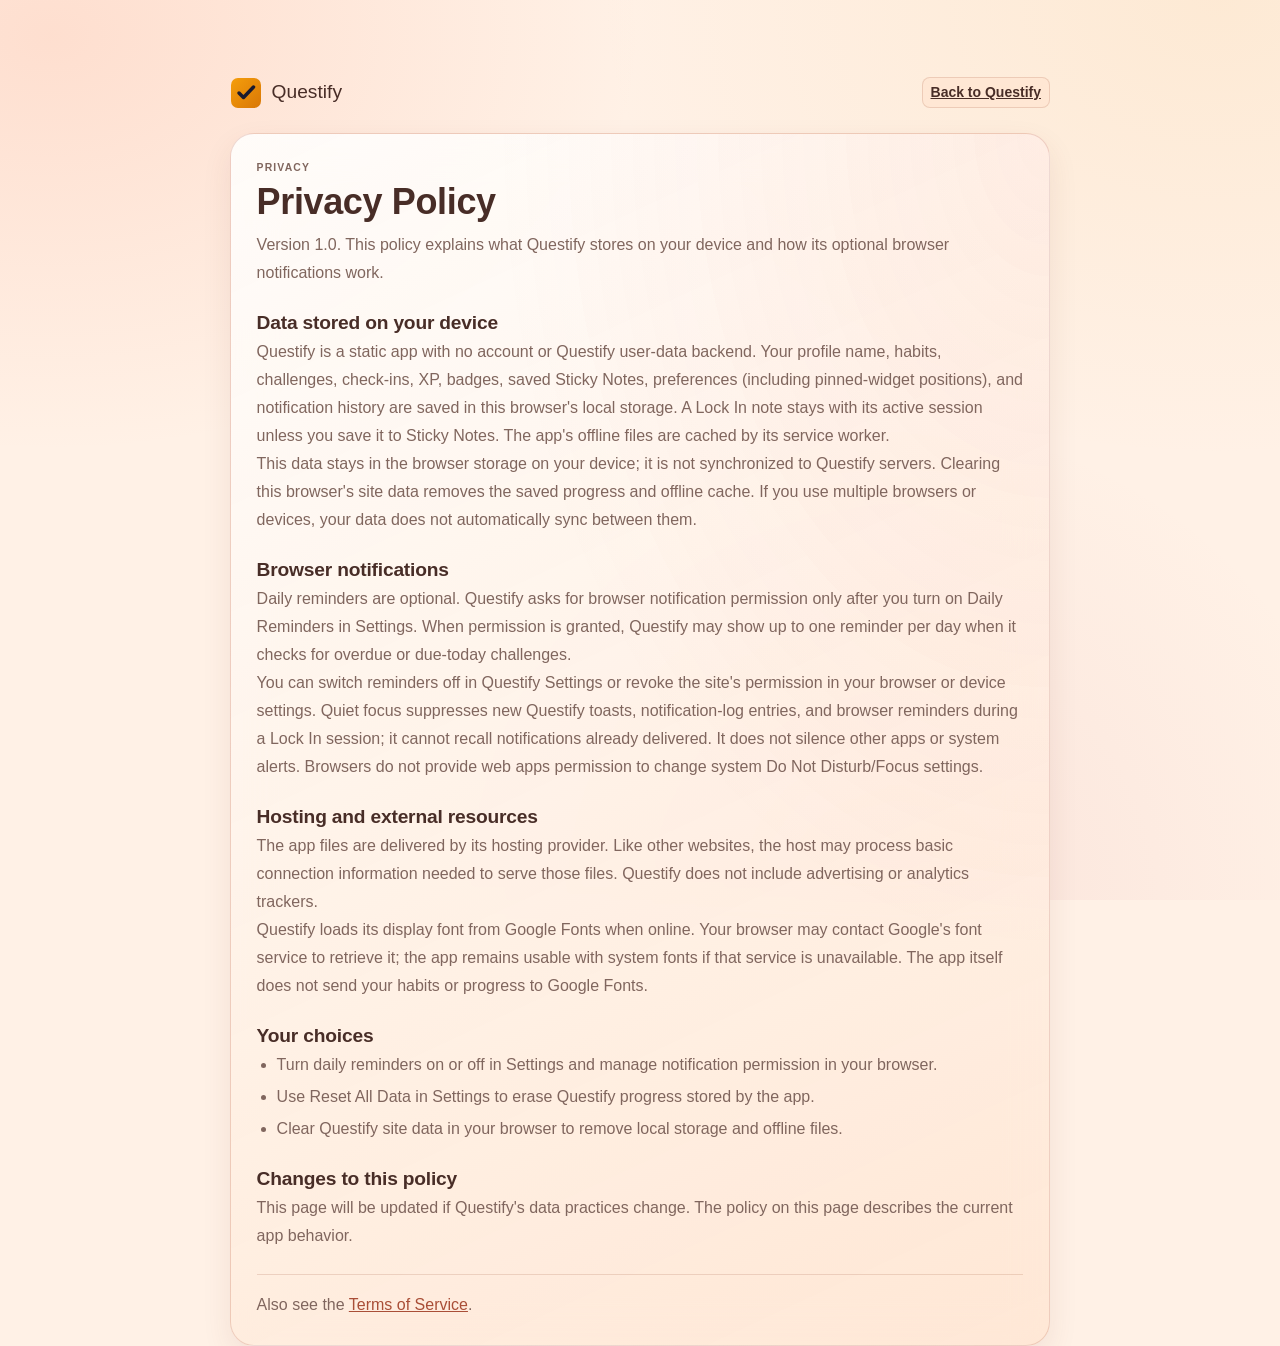
==== commit 2f238ed9: "feat: expand habit and sticky note workflows Add backward-compatible habit categories, synchronized " ====
--- a/privacy.html
+++ b/privacy.html
@@ -1,25 +1,15 @@
 <!DOCTYPE html>
-<html lang="en" data-theme="ocean">
+<html lang="en" data-theme="sunset">
 <head>
   <meta charset="UTF-8">
   <meta name="viewport" content="width=device-width, initial-scale=1.0">
   <meta name="robots" content="index, follow">
   <meta name="description" content="Learn how Questify stores habit, challenge, and progress data, and how browser notifications work.">
   <link rel="canonical" href="https://questify-hydev.netlify.app/privacy.html">
-  <meta name="theme-color" content="#071b2c">
+  <meta name="theme-color" content="#fff1e6">
   <title>Privacy Policy — Questify</title>
   <link rel="stylesheet" href="style.css">
-  <script>
-    try {
-      const saved = JSON.parse(localStorage.getItem("questify_state") || "{}");
-      const theme = saved.preferences && saved.preferences.theme;
-      if (["ocean", "aurora", "forest", "sunset", "lavender", "midnight"].includes(theme)) {
-        document.documentElement.dataset.theme = theme;
-      }
-    } catch (error) {
-      console.error("Could not load the saved Questify theme for this document:", error);
-    }
-  </script>
+  <script src="legal-theme.js"></script>
 </head>
 <body>
   <main class="privacy-main">
@@ -37,14 +27,14 @@
 
       <section>
         <h2>Data stored on your device</h2>
-        <p>Questify is a static app with no account or Questify user-data backend. Your profile name, habits, challenges, check-ins, XP, badges, preferences, and notification history are saved in this browser's local storage. The app's offline files are cached by its service worker.</p>
+        <p>Questify is a static app with no account or Questify user-data backend. Your profile name, habits, challenges, check-ins, XP, badges, saved Sticky Notes, preferences (including pinned-widget positions), and notification history are saved in this browser's local storage. A Lock In note stays with its active session unless you save it to Sticky Notes. The app's offline files are cached by its service worker.</p>
         <p>This data stays in the browser storage on your device; it is not synchronized to Questify servers. Clearing this browser's site data removes the saved progress and offline cache. If you use multiple browsers or devices, your data does not automatically sync between them.</p>
       </section>
 
       <section>
         <h2>Browser notifications</h2>
         <p>Daily reminders are optional. Questify asks for browser notification permission only after you turn on Daily Reminders in Settings. When permission is granted, Questify may show up to one reminder per day when it checks for overdue or due-today challenges.</p>
-        <p>You can switch reminders off in Questify Settings or revoke the site's permission in your browser or device settings. Quiet focus can mute Questify alerts and reminders during a Lock In session; it does not silence other apps or system alerts. Browsers do not provide web apps permission to change system Do Not Disturb/Focus settings.</p>
+        <p>You can switch reminders off in Questify Settings or revoke the site's permission in your browser or device settings. Quiet focus suppresses new Questify toasts, notification-log entries, and browser reminders during a Lock In session; it cannot recall notifications already delivered. It does not silence other apps or system alerts. Browsers do not provide web apps permission to change system Do Not Disturb/Focus settings.</p>
       </section>
 
       <section>
--- a/style.css
+++ b/style.css
@@ -27,6 +27,672 @@
 @media (min-width: 768px) {
   .login-card h1 {
     font-size: 44px; /* Fix #1: desktop, within 44-56px, kept at the low end so it still fits 2 lines at the card's width */
+  }
+}
+
+.lockin-panel__header-tools {
+  display: flex;
+  align-items: center;
+  justify-content: flex-end;
+  gap: var(--space-sm);
+}
+
+.lockin-sticky-note {
+  width: min(100%, 520px);
+  margin: var(--space-lg) auto 0;
+  padding: 0.9rem 1rem 0.8rem;
+  color: var(--lockin-note-ink, #302817);
+  border: 1px solid color-mix(in srgb, var(--lockin-note-ink, #302817) 14%, transparent);
+  border-radius: 5px 5px 14px 5px;
+  background: var(--lockin-note-color, #fff1a8);
+  box-shadow: 0 7px 18px rgba(35, 29, 13, 0.12), inset 0 1px rgba(255, 255, 255, 0.4);
+  text-align: left;
+  transform: rotate(-0.25deg);
+}
+
+.lockin-sticky-note__top,
+.lockin-sticky-note__tools,
+.lockin-sticky-note__swatches {
+  display: flex;
+  align-items: center;
+}
+
+.lockin-sticky-note__top,
+.lockin-sticky-note__tools {
+  justify-content: space-between;
+  gap: 0.75rem;
+}
+
+.lockin-sticky-note__top label {
+  font-size: 0.78rem;
+  font-weight: 800;
+}
+
+.lockin-sticky-note__top span {
+  font-size: 0.65rem;
+  opacity: 0.72;
+}
+
+.lockin-sticky-note textarea {
+  display: block;
+  width: 100%;
+  min-height: 4.25rem;
+  margin: 0.45rem 0 0.6rem;
+  padding: 0;
+  resize: vertical;
+  color: var(--lockin-note-ink, #302817);
+  border: 0;
+  outline: 0;
+  background: transparent;
+  font: inherit;
+  font-size: 0.9rem;
+  line-height: 1.45;
+}
+
+.lockin-sticky-note textarea::placeholder {
+  color: var(--lockin-note-ink, #302817);
+  opacity: 0.58;
+}
+
+.lockin-sticky-note textarea:focus-visible {
+  outline: 2px solid color-mix(in srgb, var(--lockin-note-ink, #302817) 45%, transparent);
+  outline-offset: 4px;
+}
+
+.lockin-sticky-note__swatches {
+  gap: 0.38rem;
+}
+
+.lockin-note-swatch {
+  width: 20px;
+  height: 20px;
+  padding: 0;
+  border: 2px solid rgba(48, 40, 23, 0.22);
+  border-radius: 50%;
+  background: var(--swatch-color);
+  cursor: pointer;
+}
+
+.lockin-note-swatch.is-selected {
+  outline: 2px solid var(--lockin-note-ink, #302817);
+  outline-offset: 2px;
+}
+
+.lockin-sticky-note__custom {
+  display: inline-flex;
+  align-items: center;
+  gap: 0.35rem;
+  font-size: 0.68rem;
+  font-weight: 700;
+}
+
+.lockin-sticky-note__custom input {
+  width: 27px;
+  height: 27px;
+  padding: 2px;
+  border: 1px solid rgba(48, 40, 23, 0.24);
+  border-radius: 7px;
+  background: transparent;
+  cursor: pointer;
+}
+
+.lockin-focus-window {
+  display: grid;
+  gap: var(--space-md);
+  width: min(100%, 520px);
+  margin-inline: auto;
+}
+
+.lockin-focus-window__header,
+.lockin-focus-window__brand {
+  display: flex;
+  align-items: center;
+}
+
+.lockin-focus-window__header {
+  justify-content: space-between;
+  gap: var(--space-sm);
+}
+
+.lockin-focus-window__brand {
+  gap: 0.65rem;
+}
+
+.lockin-focus-window__brand p,
+.lockin-focus-window__brand h1 {
+  margin: 0;
+}
+
+.lockin-focus-window__brand h1 {
+  font-size: 1.05rem;
+}
+
+.lockin-focus-window__brand .dashboard-section__eyebrow {
+  font-size: 0.58rem;
+}
+
+.lockin-focus-window__pip {
+  display: grid;
+  justify-items: center;
+  gap: 0.35rem;
+  text-align: center;
+}
+
+.lockin-focus-window__pip p {
+  margin: 0;
+  font-size: 0.72rem;
+}
+
+.lockin-pip-host {
+  min-width: 280px;
+  color: var(--color-text);
+  background: var(--color-bg);
+}
+
+.lockin-pip {
+  display: grid;
+  gap: 0.45rem;
+  padding: 0.8rem;
+}
+
+.lockin-pip .dashboard-section__eyebrow {
+  margin: 0;
+  font-size: 0.58rem;
+}
+
+.lockin-pip > strong {
+  overflow: hidden;
+  font-size: 0.9rem;
+  text-overflow: ellipsis;
+  white-space: nowrap;
+}
+
+.lockin-pip__timer {
+  font-size: 1.35rem;
+  font-variant-numeric: tabular-nums;
+  font-weight: 800;
+}
+
+.lockin-pip__track {
+  height: 5px;
+  overflow: hidden;
+  border-radius: 999px;
+  background: var(--color-surface-alt);
+}
+
+.lockin-pip__track span {
+  display: block;
+  width: 0;
+  height: 100%;
+  border-radius: inherit;
+  background: var(--color-focus);
+  transition: width 800ms linear;
+}
+
+.lockin-pip__note {
+  display: -webkit-box;
+  overflow: hidden;
+  margin: 0;
+  color: var(--color-text-muted);
+  font-size: 0.68rem;
+  -webkit-box-orient: vertical;
+  -webkit-line-clamp: 2;
+}
+
+.sticky-note-pip-host {
+  min-width: 280px;
+  min-height: 100vh;
+  margin: 0;
+  padding: 0;
+  color: var(--lockin-note-ink, #302817);
+  background: var(--lockin-note-color, #fff1a8);
+}
+
+.sticky-note-pip {
+  display: grid;
+  min-height: 100vh;
+  box-sizing: border-box;
+  grid-template-rows: auto minmax(0, 1fr) auto;
+  gap: 0.6rem;
+  padding: 0.8rem;
+}
+
+.sticky-note-pip header {
+  display: flex;
+  align-items: center;
+  justify-content: space-between;
+  gap: 0.5rem;
+}
+
+.sticky-note-pip header strong {
+  overflow: hidden;
+  text-overflow: ellipsis;
+  white-space: nowrap;
+}
+
+.sticky-note-pip button {
+  width: 2rem;
+  height: 2rem;
+  border: 1px solid color-mix(in srgb, var(--lockin-note-ink, #302817) 22%, transparent);
+  border-radius: 50%;
+  color: inherit;
+  background: color-mix(in srgb, var(--lockin-note-color, #fff1a8) 78%, white);
+  cursor: pointer;
+}
+
+.sticky-note-pip textarea {
+  width: 100%;
+  min-height: 8rem;
+  box-sizing: border-box;
+  resize: none;
+  border: 1px solid color-mix(in srgb, var(--lockin-note-ink, #302817) 20%, transparent);
+  border-radius: 0.6rem;
+  padding: 0.65rem;
+  color: inherit;
+  background: color-mix(in srgb, var(--lockin-note-color, #fff1a8) 82%, white);
+  font: inherit;
+  line-height: 1.45;
+}
+
+.sticky-note-pip p {
+  margin: 0;
+  font-size: 0.68rem;
+  opacity: 0.75;
+}
+
+@media (min-width: 768px) and (max-width: 1100px) {
+  .add-habit-form {
+    grid-template-columns: repeat(2, minmax(0, 1fr));
+  }
+
+  .add-habit-form .btn {
+    grid-column: 1 / -1;
+  }
+
+  .habit-edit-form {
+    grid-template-columns: repeat(2, minmax(0, 1fr));
+  }
+}
+
+body.is-lockin-focus-window {
+  min-width: 0;
+  min-height: 100dvh;
+}
+
+body.is-lockin-focus-window #pull-refresh-indicator,
+body.is-lockin-focus-window .app-header,
+body.is-lockin-focus-window .app-nav,
+body.is-lockin-focus-window .app-footer,
+body.is-lockin-focus-window .app-main > .view-heading,
+body.is-lockin-focus-window .app-main > #add-challenge-form,
+body.is-lockin-focus-window .app-main > #add-challenge-error,
+body.is-lockin-focus-window .app-main > #add-challenge-counter,
+body.is-lockin-focus-window .app-main > .filter-bar,
+body.is-lockin-focus-window .app-main > #challenge-list {
+  display: none;
+}
+
+body.is-lockin-focus-window #app {
+  min-height: 100dvh;
+}
+
+body.is-lockin-focus-window .app-main {
+  width: 100%;
+  max-width: 580px;
+  margin: auto;
+  padding: clamp(0.8rem, 3vw, 1.4rem);
+}
+
+body.is-lockin-focus-window .lockin-open-window-btn {
+  display: none;
+}
+
+body.is-lockin-focus-window .lockin-panel--active {
+  width: 100%;
+  padding: clamp(0.9rem, 3vw, 1.5rem);
+}
+
+body.is-lockin-focus-window .lockin-focus-clock {
+  width: clamp(150px, 42vw, 208px);
+  margin-block: 0.7rem;
+}
+
+body.is-lockin-focus-window .lockin-panel__actions button {
+  min-height: 40px;
+}
+
+@media (max-width: 767px) {
+  .pull-refresh-indicator {
+    grid-template-columns: 24px auto;
+    gap: 0.35rem;
+    padding: 3px 9px 3px 3px;
+    box-shadow: 0 4px 12px rgba(0, 0, 0, 0.15);
+  }
+
+  .pull-refresh-indicator__mark {
+    width: 24px;
+    height: 24px;
+  }
+
+  .pull-refresh-indicator span {
+    font-size: 0.66rem;
+  }
+
+  .lockin-panel__header-tools {
+    flex-wrap: wrap;
+  }
+
+  .lockin-open-window-btn {
+    font-size: 0.68rem;
+  }
+
+  body.is-lockin-focus-window .app-main {
+    padding-bottom: max(1rem, env(safe-area-inset-bottom));
+  }
+
+  body.is-lockin-focus-window .lockin-focus-clock {
+    width: clamp(145px, 44vw, 188px);
+  }
+}
+
+.lockin-note-actions {
+  display: flex;
+  flex-wrap: wrap;
+  gap: 0.45rem;
+  margin-top: 0.65rem;
+}
+
+.lockin-note-hint {
+  margin: 0.55rem 0 0;
+  color: color-mix(in srgb, var(--lockin-note-ink, #302817) 72%, transparent);
+  font-size: 0.68rem;
+}
+
+.sticky-notes-page {
+  display: grid;
+  gap: var(--space-lg);
+}
+
+.sticky-notes-heading {
+  display: flex;
+  align-items: flex-end;
+  justify-content: space-between;
+  gap: var(--space-md);
+}
+
+.sticky-notes-heading h1 {
+  margin: 0.1rem 0 0.35rem;
+}
+
+.sticky-notes-heading p:last-child {
+  max-width: 42rem;
+  margin: 0;
+}
+
+.sticky-notes-grid {
+  display: grid;
+  grid-template-columns: repeat(auto-fit, minmax(min(100%, 270px), 1fr));
+  align-items: start;
+  gap: clamp(0.8rem, 2vw, 1.15rem);
+}
+
+.sticky-note-card {
+  display: grid;
+  min-width: 0;
+  gap: 0.65rem;
+  padding: 1rem;
+  color: var(--lockin-note-ink, #302817);
+  border: 1px solid color-mix(in srgb, var(--lockin-note-ink, #302817) 16%, transparent);
+  border-radius: 6px 6px 18px 6px;
+  background: var(--lockin-note-color, #fff1a8);
+  box-shadow: 0 9px 22px rgba(35, 29, 13, 0.12), inset 0 1px rgba(255, 255, 255, 0.4);
+  transition: transform 160ms ease, box-shadow 160ms ease;
+}
+
+.sticky-note-card:hover {
+  transform: translateY(-2px);
+  box-shadow: 0 13px 28px rgba(35, 29, 13, 0.16), inset 0 1px rgba(255, 255, 255, 0.4);
+}
+
+.sticky-note-card.is-pinned {
+  outline: 2px solid color-mix(in srgb, var(--color-primary-light) 75%, transparent);
+  outline-offset: 3px;
+}
+
+.sticky-note-card__header,
+.sticky-note-card__actions,
+.sticky-note-card__colors {
+  display: flex;
+  align-items: center;
+  flex-wrap: wrap;
+  gap: 0.45rem;
+}
+
+.sticky-note-card__header {
+  justify-content: space-between;
+  color: color-mix(in srgb, var(--lockin-note-ink, #302817) 72%, transparent);
+  font-size: 0.68rem;
+}
+
+.sticky-note-card__pin-indicator {
+  font-weight: 750;
+}
+
+.sticky-note-card__title {
+  width: 100%;
+  min-width: 0;
+  padding: 0.2rem 0;
+  color: var(--lockin-note-ink, #302817);
+  border: 0;
+  border-bottom: 1px solid color-mix(in srgb, var(--lockin-note-ink, #302817) 18%, transparent);
+  border-radius: 0;
+  background: transparent;
+  font-size: 1rem;
+  font-weight: 800;
+}
+
+.sticky-note-card textarea {
+  width: 100%;
+  min-height: 7rem;
+  padding: 0.2rem 0;
+  resize: vertical;
+  color: var(--lockin-note-ink, #302817);
+  border: 0;
+  outline: 0;
+  background: transparent;
+  font: inherit;
+  line-height: 1.5;
+}
+
+.sticky-note-card input::placeholder,
+.sticky-note-card textarea::placeholder {
+  color: var(--lockin-note-ink, #302817);
+  opacity: 0.55;
+}
+
+.sticky-note-card :is(input, textarea):focus-visible {
+  outline: 2px solid color-mix(in srgb, var(--lockin-note-ink, #302817) 42%, transparent);
+  outline-offset: 3px;
+}
+
+.sticky-note-card__colors {
+  padding-top: 0.3rem;
+  border-top: 1px solid color-mix(in srgb, var(--lockin-note-ink, #302817) 15%, transparent);
+}
+
+.sticky-note-card__actions {
+  padding-top: 0.3rem;
+}
+
+.sticky-note-card__confirm {
+  width: 100%;
+  font-size: 0.76rem;
+  font-weight: 700;
+}
+
+.sticky-note-card .btn-secondary,
+.sticky-note-card .btn-delete {
+  color: var(--lockin-note-ink, #302817);
+  border-color: color-mix(in srgb, var(--lockin-note-ink, #302817) 24%, transparent);
+  background: color-mix(in srgb, var(--lockin-note-color, #fff1a8) 76%, white);
+}
+
+.sticky-notes-empty {
+  display: grid;
+  justify-items: center;
+  gap: 0.7rem;
+  max-width: 34rem;
+  margin: 1rem auto;
+  padding: clamp(1.5rem, 5vw, 3rem);
+  text-align: center;
+}
+
+.sticky-notes-empty h2,
+.sticky-notes-empty p {
+  margin: 0;
+}
+
+.sticky-notes-empty__icon {
+  display: grid;
+  width: 3.2rem;
+  aspect-ratio: 1;
+  place-items: center;
+  color: var(--color-primary-light);
+  border: 1px solid var(--color-border-glass);
+  border-radius: 1rem;
+  background: var(--color-surface-alt);
+  font-size: 1.5rem;
+}
+
+#questify-floating-widgets {
+  position: fixed;
+  inset: 0;
+  z-index: 850;
+  overflow: visible;
+  pointer-events: none;
+}
+
+.floating-widget {
+  position: fixed;
+  z-index: 1;
+  width: min(280px, calc(100vw - 20px));
+  padding: 0.7rem 0.8rem;
+  color: var(--color-text);
+  border: 1px solid var(--color-border-glass);
+  border-radius: 14px;
+  background: color-mix(in srgb, var(--color-surface-solid) 94%, transparent);
+  box-shadow: 0 14px 36px rgba(0, 0, 0, 0.22), inset 0 1px rgba(255, 255, 255, 0.1);
+  backdrop-filter: blur(18px) saturate(135%);
+  -webkit-backdrop-filter: blur(18px) saturate(135%);
+  pointer-events: auto;
+  touch-action: manipulation;
+}
+
+.floating-widget--note {
+  color: var(--lockin-note-ink, #302817);
+  border-color: color-mix(in srgb, var(--lockin-note-ink, #302817) 16%, transparent);
+  border-radius: 5px 5px 15px 5px;
+  background: var(--lockin-note-color, #fff1a8);
+}
+
+.floating-widget__header {
+  display: flex;
+  align-items: center;
+  justify-content: space-between;
+  gap: 0.5rem;
+  min-height: 2rem;
+  cursor: grab;
+  touch-action: none;
+  user-select: none;
+}
+
+.floating-widget__header:active {
+  cursor: grabbing;
+}
+
+.floating-widget__header strong {
+  overflow: hidden;
+  font-size: 0.78rem;
+  text-overflow: ellipsis;
+  white-space: nowrap;
+}
+
+.floating-widget__close {
+  display: grid;
+  width: 1.75rem;
+  height: 1.75rem;
+  flex: 0 0 auto;
+  place-items: center;
+  color: inherit;
+  border: 1px solid currentColor;
+  border-radius: 50%;
+  background: transparent;
+  font-size: 1.1rem;
+  line-height: 1;
+  cursor: pointer;
+}
+
+.floating-widget__timer {
+  margin: 0.25rem 0 0.5rem;
+  font-size: 1.4rem;
+  font-weight: 800;
+  font-variant-numeric: tabular-nums;
+  text-align: center;
+}
+
+.floating-widget__actions {
+  display: flex;
+  justify-content: center;
+  gap: 0.45rem;
+}
+
+.floating-widget--note textarea {
+  display: block;
+  width: 100%;
+  min-height: 5rem;
+  max-height: 38vh;
+  margin-top: 0.35rem;
+  padding: 0.25rem;
+  resize: vertical;
+  color: inherit;
+  border: 1px solid color-mix(in srgb, var(--lockin-note-ink, #302817) 18%, transparent);
+  border-radius: 6px;
+  background: color-mix(in srgb, var(--lockin-note-color, #fff1a8) 72%, white);
+  font: inherit;
+  font-size: 0.82rem;
+  line-height: 1.45;
+}
+
+.floating-widget--note .floating-widget__actions .btn-secondary {
+  margin-top: 0.45rem;
+  color: inherit;
+  border-color: color-mix(in srgb, var(--lockin-note-ink, #302817) 24%, transparent);
+  background: color-mix(in srgb, var(--lockin-note-color, #fff1a8) 76%, white);
+}
+
+@media (max-width: 767px) {
+  .sticky-notes-heading {
+    align-items: flex-start;
+  }
+
+  .sticky-notes-heading .btn {
+    flex: 0 0 auto;
+    padding-inline: 0.75rem;
+    font-size: 0.82rem;
+  }
+
+  #questify-floating-widgets {
+    z-index: 850;
+  }
+
+  .floating-widget {
+    width: min(250px, calc(100vw - 20px));
+  }
+}
+
+@media (prefers-reduced-motion: reduce) {
+  .sticky-note-card {
+    transition: none;
   }
 }
 
@@ -692,7 +1358,7 @@
   }
 }
 
-@media (max-width: 767px) {
+@media (min-width: 768px) {
   body.nav-layout-sidebar .app-header {
     position: fixed;
     inset: 0 auto 0 0;
@@ -4219,6 +4885,11 @@
     font-weight: 650;
   }
 
+  .habit-week-table__habit .habit-category-tag {
+    display: inline-block;
+    margin-top: 0.2rem;
+  }
+
   .habit-week-table__habit span {
     display: block;
     overflow: hidden;
@@ -4342,6 +5013,19 @@
   .habit-daily-row__title {
     font-size: 0.9rem;
     font-weight: 600;
+  }
+
+  .habit-daily-row__identity {
+    display: grid;
+    justify-items: start;
+    gap: 0.2rem;
+    min-width: 0;
+  }
+
+  .habit-category-tag {
+    margin-top: 0;
+    padding: 0.12rem 0.45rem;
+    font-size: 0.65rem;
   }
 
   .habit-daily-row.is-complete .habit-daily-row__title {
@@ -6173,7 +6857,7 @@
 
 .add-habit-form {
   display: grid;
-  grid-template-columns: minmax(0, 1.1fr) minmax(0, 1fr) minmax(130px, 0.75fr) auto;
+  grid-template-columns: minmax(0, 1.1fr) minmax(0, 1fr) minmax(130px, 0.75fr) minmax(130px, 0.8fr) auto;
   align-items: end;
   gap: 0.65rem;
 }
@@ -6225,7 +6909,7 @@
 .habit-edit-form {
   display: grid;
   grid-column: 1 / -1;
-  grid-template-columns: repeat(3, minmax(0, 1fr));
+  grid-template-columns: repeat(4, minmax(0, 1fr));
   gap: 0.7rem;
   padding: 0.9rem;
   background: var(--color-surface-alt);
@@ -6840,6 +7524,252 @@
   }
 }
 
+@media (max-width: 767px) {
+  body.nav-layout-bottom .app-nav-primary .app-nav__btn,
+  body.nav-layout-bottom .app-nav-secondary .app-nav__more-toggle {
+    align-items: center;
+    justify-content: center;
+    flex-direction: column;
+    text-align: center;
+    line-height: 1.1;
+  }
+
+  body.nav-layout-sidebar .app-header {
+    position: sticky;
+    inset: auto;
+    z-index: 700;
+    width: 100%;
+    height: auto;
+    padding: 0;
+    overflow: visible;
+    border: 0;
+    border-bottom: 1px solid var(--color-border-glass);
+    border-radius: 0;
+    backdrop-filter: none;
+    -webkit-backdrop-filter: none;
+  }
+
+  body.nav-layout-sidebar .app-header__inner {
+    display: grid;
+    grid-template-columns: minmax(0, 1fr) auto;
+    align-items: center;
+    width: 100%;
+    max-width: none;
+    min-height: 3.75rem;
+    margin: 0;
+    padding: 0.45rem 0.85rem;
+  }
+
+  body.nav-layout-sidebar .app-sidebar-heading {
+    display: flex;
+    align-items: center;
+    justify-content: flex-start;
+    gap: 0.75rem;
+    min-width: 0;
+  }
+
+  body.nav-layout-sidebar .sidebar-collapse-btn {
+    display: grid;
+    place-items: center;
+    width: 40px;
+    height: 40px;
+    flex: 0 0 auto;
+    padding: 0;
+    color: var(--color-text);
+    background: var(--color-surface-alt);
+    border: 1px solid var(--color-border-glass);
+    border-radius: 12px;
+    font-size: 1.2rem;
+    line-height: 1;
+    cursor: pointer;
+  }
+
+  body.nav-layout-sidebar .app-header__logo {
+    display: flex;
+    align-items: center;
+    gap: 0.5rem;
+    min-width: 0;
+    margin: 0;
+    font-size: 1.05rem;
+  }
+
+  body.nav-layout-sidebar .app-header__logo .nav-label {
+    display: block;
+  }
+
+  body.nav-layout-sidebar .notif-bell-wrapper {
+    grid-column: 2;
+    grid-row: 1;
+    justify-self: end;
+    margin: 0;
+  }
+
+  body.nav-layout-sidebar .app-nav {
+    position: fixed;
+    inset: 3.75rem auto 0 0;
+    z-index: 701;
+    display: grid;
+    grid-template-columns: minmax(0, 1fr);
+    align-content: start;
+    gap: 1rem;
+    width: min(280px, 86vw);
+    height: calc(100dvh - 3.75rem);
+    min-width: 0;
+    padding: 1rem 0.85rem calc(1rem + env(safe-area-inset-bottom));
+    overflow-x: hidden;
+    overflow-y: auto;
+    border: 0;
+    border-right: 1px solid var(--color-border-glass);
+    border-radius: 0;
+    background: var(--color-surface-solid);
+    box-shadow: 16px 0 36px rgba(0, 0, 0, 0.22);
+    transform: translateX(-105%);
+    visibility: hidden;
+    transition: transform 200ms ease, visibility 200ms ease;
+  }
+
+  body.nav-layout-sidebar.is-mobile-nav-open::before {
+    position: fixed;
+    inset: 3.75rem 0 0;
+    z-index: 650;
+    background: rgba(3, 12, 20, 0.56);
+    content: "";
+  }
+
+  body.nav-layout-sidebar.is-mobile-nav-open .app-nav {
+    transform: translateX(0);
+    visibility: visible;
+  }
+
+  body.nav-layout-sidebar .app-nav-primary {
+    display: grid;
+    flex: none;
+    align-items: stretch;
+    gap: 0.8rem;
+    width: 100%;
+    min-width: 0;
+    padding: 0;
+    border: 0;
+    border-radius: 0;
+    background: transparent;
+    box-shadow: none;
+  }
+
+  body.nav-layout-sidebar .app-nav-primary .app-nav-section {
+    display: grid;
+    gap: 0.3rem;
+  }
+
+  body.nav-layout-sidebar .app-nav-section__label {
+    display: block;
+    padding: 0 0.7rem 0.25rem;
+  }
+
+  body.nav-layout-sidebar .app-nav-primary .app-nav__btn,
+  body.nav-layout-sidebar .app-nav-secondary .app-nav__btn {
+    display: flex;
+    align-items: center;
+    justify-content: flex-start;
+    flex: none;
+    flex-direction: row;
+    gap: 0.75rem;
+    width: 100%;
+    min-width: 0;
+    min-height: 46px;
+    padding: 0.65rem 0.75rem;
+    overflow: visible;
+    border-radius: 11px;
+    font-size: 0.88rem;
+    line-height: 1.25;
+    text-align: left;
+  }
+
+  body.nav-layout-sidebar .app-nav-primary .app-nav__btn.is-active {
+    min-height: 46px;
+    transform: none;
+    color: var(--color-on-primary);
+    border-color: color-mix(in srgb, var(--color-primary-light) 38%, transparent);
+    background: color-mix(in srgb, var(--color-primary) 82%, var(--color-surface-solid));
+    box-shadow: inset 0 1px 0 rgba(255, 255, 255, 0.1);
+  }
+
+  body.nav-layout-sidebar .app-nav__btn .nav-icon {
+    display: grid;
+    width: 1.35rem;
+    height: 1.35rem;
+    flex: 0 0 1.35rem;
+    place-items: center;
+    font-size: 1.1rem;
+    line-height: 1;
+  }
+
+  body.nav-layout-sidebar .app-nav__btn .nav-label {
+    display: block;
+    max-width: 100%;
+    overflow: visible;
+    font-size: inherit;
+    text-overflow: clip;
+    white-space: normal;
+  }
+
+  body.nav-layout-sidebar .app-nav-secondary {
+    position: relative;
+    display: grid;
+    flex: none;
+    align-items: stretch;
+    gap: 0.75rem;
+    width: 100%;
+    min-width: 0;
+    padding: 0.75rem;
+    border: 1px solid color-mix(in srgb, #f59e0b 38%, var(--color-border-glass));
+    border-radius: 14px 24px 14px 24px;
+    background:
+      radial-gradient(ellipse at 100% 0, rgba(245, 158, 11, 0.16), transparent 58%),
+      color-mix(in srgb, var(--color-surface-solid) 94%, transparent);
+    box-shadow: inset 0 1px 0 rgba(255, 255, 255, 0.08);
+  }
+
+  body.nav-layout-sidebar .app-nav-secondary.is-expanded {
+    padding-block: 0.75rem;
+  }
+
+  body.nav-layout-sidebar .app-nav-secondary .app-nav-more-menu {
+    position: static;
+    display: grid;
+    grid-template-columns: minmax(0, 1fr);
+    gap: 0.3rem;
+    min-width: 0;
+    padding: 0;
+    border: 0;
+    border-radius: 0;
+    background: transparent;
+    box-shadow: none;
+  }
+
+  body.nav-layout-sidebar .app-nav-secondary .app-nav-section {
+    display: grid;
+    gap: 0.3rem;
+  }
+
+  body.nav-layout-sidebar .app-nav-secondary .app-nav__more-toggle {
+    display: none;
+  }
+
+  body.nav-layout-sidebar .app-main {
+    width: 100%;
+    max-width: none;
+    min-height: 0;
+    margin: 0;
+    padding: 1.15rem 0.8rem 1.5rem;
+  }
+
+  body.nav-layout-sidebar .app-footer {
+    width: 100%;
+    margin: 0;
+    padding-bottom: env(safe-area-inset-bottom);
+  }
+}
+
 .calendar-month-insights {
   display: grid;
   gap: 1rem;
@@ -7037,25 +7967,26 @@
 
 .pull-refresh-indicator {
   position: fixed;
-  top: calc(env(safe-area-inset-top) + 10px);
+  top: calc(env(safe-area-inset-top) + 72px);
   left: 50%;
-  z-index: 1200;
+  z-index: 599;
   display: grid;
-  grid-template-columns: 46px auto;
+  grid-template-columns: 26px auto;
   align-items: center;
-  gap: 0.6rem;
-  min-width: 166px;
-  padding: 0.5rem 0.85rem 0.5rem 0.55rem;
+  gap: 0.42rem;
+  width: max-content;
+  max-width: calc(100vw - 24px);
+  padding: 4px 10px 4px 4px;
   color: var(--color-text);
   border: 1px solid var(--color-border-glass);
   border-radius: 999px;
-  background: color-mix(in srgb, var(--color-surface-solid) 92%, transparent);
-  box-shadow: 0 10px 28px rgba(0, 0, 0, 0.22), inset 0 1px 0 rgba(255, 255, 255, 0.1);
-  backdrop-filter: blur(20px) saturate(145%);
-  -webkit-backdrop-filter: blur(20px) saturate(145%);
+  background: color-mix(in srgb, var(--color-surface-solid) 96%, transparent);
+  box-shadow: 0 5px 16px rgba(0, 0, 0, 0.16), inset 0 1px 0 rgba(255, 255, 255, 0.12);
+  backdrop-filter: blur(14px) saturate(135%);
+  -webkit-backdrop-filter: blur(14px) saturate(135%);
   opacity: 0;
   pointer-events: none;
-  transform: translate(-50%, calc(-100% - 12px));
+  transform: translate(-50%, -100%);
   transition: transform 120ms ease-out, opacity 120ms ease-out;
   will-change: transform, opacity;
 }
@@ -7063,26 +7994,34 @@
 .pull-refresh-indicator.is-pulling,
 .pull-refresh-indicator.is-refreshing {
   opacity: 1;
-  transform: translate(-50%, calc(-100% - 12px + var(--pull-distance, 0px)));
+  transform: translate(-50%, calc(-100% + var(--indicator-offset, 0px)));
+}
+
+.pull-refresh-indicator.is-pulling {
+  transition: none;
 }
 
 .pull-refresh-indicator.is-ready .pull-refresh-indicator__ring {
   stroke: var(--color-primary);
-  stroke-width: 2.5;
+  stroke-width: 3;
 }
 
 .pull-refresh-indicator.is-ready span {
   color: var(--color-primary-light);
 }
 
+.pull-refresh-indicator.is-ready .pull-refresh-indicator__logo {
+  transform: scale(1.04);
+}
+
 .pull-refresh-indicator.is-refreshing {
   transform: translate(-50%, 0);
 }
 
 .pull-refresh-indicator__mark {
   display: block;
-  width: 46px;
-  height: 46px;
+  width: 26px;
+  height: 26px;
   overflow: visible;
 }
 
@@ -7091,9 +8030,10 @@
   stroke: var(--color-primary-light);
   stroke-width: 2;
   stroke-linecap: round;
-  stroke-dasharray: 52 130;
+  stroke-dasharray: 0 182;
   transform: rotate(-90deg);
   transform-origin: center;
+  transition: stroke-dasharray 70ms linear, stroke 160ms ease;
 }
 
 .pull-refresh-indicator__tile {
@@ -7115,18 +8055,16 @@
   animation: questify-refresh-rotate 1.15s linear infinite;
 }
 
-.pull-refresh-indicator.is-pulling .pull-refresh-indicator__logo,
+.pull-refresh-indicator.is-pulling .pull-refresh-indicator__ring {
+  animation: none;
+}
+
 .pull-refresh-indicator.is-refreshing .pull-refresh-indicator__logo {
-  animation: questify-refresh-color 1.8s ease-in-out infinite;
-}
-
-.pull-refresh-indicator.is-pulling .pull-refresh-indicator__check,
-.pull-refresh-indicator.is-refreshing .pull-refresh-indicator__check {
-  animation: questify-refresh-check 1.2s ease-in-out infinite;
+  animation: questify-refresh-pulse 1.4s ease-in-out infinite;
 }
 
 .pull-refresh-indicator span {
-  font-size: 0.77rem;
+  font-size: 0.7rem;
   font-weight: 700;
   white-space: nowrap;
 }
@@ -7135,13 +8073,8 @@
   to { transform: rotate(270deg); }
 }
 
-@keyframes questify-refresh-color {
-  50% { filter: hue-rotate(100deg) saturate(1.15); }
-}
-
-@keyframes questify-refresh-check {
-  0%, 100% { stroke-dashoffset: 42; }
-  50% { stroke-dashoffset: 0; }
+@keyframes questify-refresh-pulse {
+  50% { transform: scale(0.9); }
 }
 
 @media (prefers-reduced-motion: reduce) {
@@ -7154,10 +8087,7 @@
 
   .pull-refresh-indicator.is-pulling .pull-refresh-indicator__ring,
   .pull-refresh-indicator.is-refreshing .pull-refresh-indicator__ring,
-  .pull-refresh-indicator.is-pulling .pull-refresh-indicator__logo,
-  .pull-refresh-indicator.is-refreshing .pull-refresh-indicator__logo,
-  .pull-refresh-indicator.is-pulling .pull-refresh-indicator__check,
-  .pull-refresh-indicator.is-refreshing .pull-refresh-indicator__check {
+  .pull-refresh-indicator.is-refreshing .pull-refresh-indicator__logo {
     animation: none;
   }
 }
@@ -7249,3 +8179,181 @@
     font-size: 0.68rem;
   }
 }
+
+@media (max-width: 767px) {
+  body.nav-layout-bottom .app-header,
+  body.nav-layout-sidebar .app-header {
+    position: fixed;
+    inset: 0 0 auto;
+    z-index: 800;
+    width: 100%;
+    height: calc(3.75rem + env(safe-area-inset-top));
+    padding: env(safe-area-inset-top) 0 0;
+    overflow: visible;
+    border: 0;
+    border-bottom: 1px solid var(--color-border-glass);
+    border-radius: 0;
+    backdrop-filter: none;
+    -webkit-backdrop-filter: none;
+    background: color-mix(in srgb, var(--color-surface-solid) 96%, transparent);
+  }
+
+  body.nav-layout-bottom .app-header__inner,
+  body.nav-layout-sidebar .app-header__inner {
+    display: grid;
+    grid-template-columns: minmax(0, 1fr) auto minmax(0, 1fr);
+    align-items: center;
+    width: 100%;
+    max-width: none;
+    height: 3.75rem;
+    min-height: 3.75rem;
+    margin: 0;
+    padding: 0 0.75rem;
+    gap: 0;
+  }
+
+  body.nav-layout-bottom .app-sidebar-heading,
+  body.nav-layout-sidebar .app-sidebar-heading {
+    display: contents;
+  }
+
+  body.nav-layout-bottom .app-header__logo,
+  body.nav-layout-sidebar .app-header__logo {
+    grid-column: 2;
+    justify-self: center;
+    display: flex;
+    align-items: center;
+    justify-content: center;
+    gap: 0.5rem;
+    min-width: 0;
+    margin: 0;
+    font-size: 1.05rem;
+  }
+
+  body.nav-layout-sidebar .sidebar-collapse-btn {
+    display: grid;
+    grid-column: 1;
+    grid-row: 1;
+    place-items: center;
+    justify-self: start;
+    width: 40px;
+    height: 40px;
+    padding: 0;
+    color: var(--color-text);
+    background: var(--color-surface-alt);
+    border: 1px solid var(--color-border-glass);
+    border-radius: 12px;
+    font-size: 1.2rem;
+    line-height: 1;
+    cursor: pointer;
+  }
+
+  body.nav-layout-bottom .sidebar-collapse-btn {
+    display: none;
+  }
+
+  body.nav-layout-bottom .notif-bell-wrapper,
+  body.nav-layout-sidebar .notif-bell-wrapper {
+    grid-column: 3;
+    grid-row: 1;
+    justify-self: end;
+    margin: 0;
+  }
+
+  body.nav-layout-bottom .app-main,
+  body.nav-layout-sidebar .app-main {
+    padding-top: calc(4.9rem + env(safe-area-inset-top));
+  }
+
+  body.nav-layout-sidebar .app-nav {
+    inset: calc(3.75rem + env(safe-area-inset-top)) auto 0 0;
+    height: calc(100dvh - 3.75rem - env(safe-area-inset-top));
+  }
+
+  body.nav-layout-sidebar.is-mobile-nav-open::before {
+    inset: calc(3.75rem + env(safe-area-inset-top)) 0 0;
+  }
+
+  body.nav-layout-bottom .notif-panel,
+  body.nav-layout-sidebar .notif-panel {
+    position: fixed;
+    inset: calc(4.3rem + env(safe-area-inset-top)) 0.75rem auto auto;
+    z-index: 900;
+    width: min(340px, calc(100vw - 1.5rem));
+    max-height: calc(100dvh - 5.2rem - env(safe-area-inset-top));
+  }
+}
+
+@media (min-width: 768px) {
+  body.nav-layout-sidebar .app-header__inner {
+    position: relative;
+  }
+
+  body.nav-layout-sidebar .app-sidebar-heading {
+    position: relative;
+    justify-content: center;
+    width: 100%;
+    padding-inline: 2.5rem;
+  }
+
+  body.nav-layout-sidebar .app-header__logo {
+    justify-content: center;
+  }
+
+  body.nav-layout-sidebar .sidebar-collapse-btn {
+    position: absolute;
+    top: 1.25rem;
+    right: 0.9rem;
+  }
+
+  body.nav-layout-sidebar.is-nav-collapsed .sidebar-collapse-btn {
+    position: static;
+    margin-inline: auto;
+  }
+
+  body.nav-layout-bottom .app-header__inner {
+    grid-template-columns: minmax(0, 1fr) auto minmax(0, 1fr);
+  }
+
+  body.nav-layout-bottom .app-header__logo {
+    grid-column: 2;
+    justify-self: center;
+  }
+
+  body.nav-layout-bottom .notif-bell-wrapper {
+    grid-column: 3;
+    justify-self: end;
+  }
+}
+
+@media (max-width: 767px) {
+  .pull-refresh-indicator {
+    grid-template-columns: 24px auto;
+    gap: 0.35rem;
+    padding: 3px 9px 3px 3px;
+    box-shadow: 0 4px 12px rgba(0, 0, 0, 0.15);
+  }
+
+  .pull-refresh-indicator__mark {
+    width: 24px;
+    height: 24px;
+  }
+
+  .pull-refresh-indicator span {
+    font-size: 0.66rem;
+  }
+}
+
+body.is-lockin-focus-window.nav-layout-bottom .app-main,
+body.is-lockin-focus-window.nav-layout-sidebar .app-main {
+  width: 100%;
+  max-width: 580px;
+  min-height: 100dvh;
+  margin: 0 auto;
+  padding: clamp(0.8rem, 3vw, 1.4rem);
+}
+
+body.is-pulling-to-refresh .app-main {
+  transform: translateY(var(--refresh-content-shift, 0px));
+  transition: none;
+}
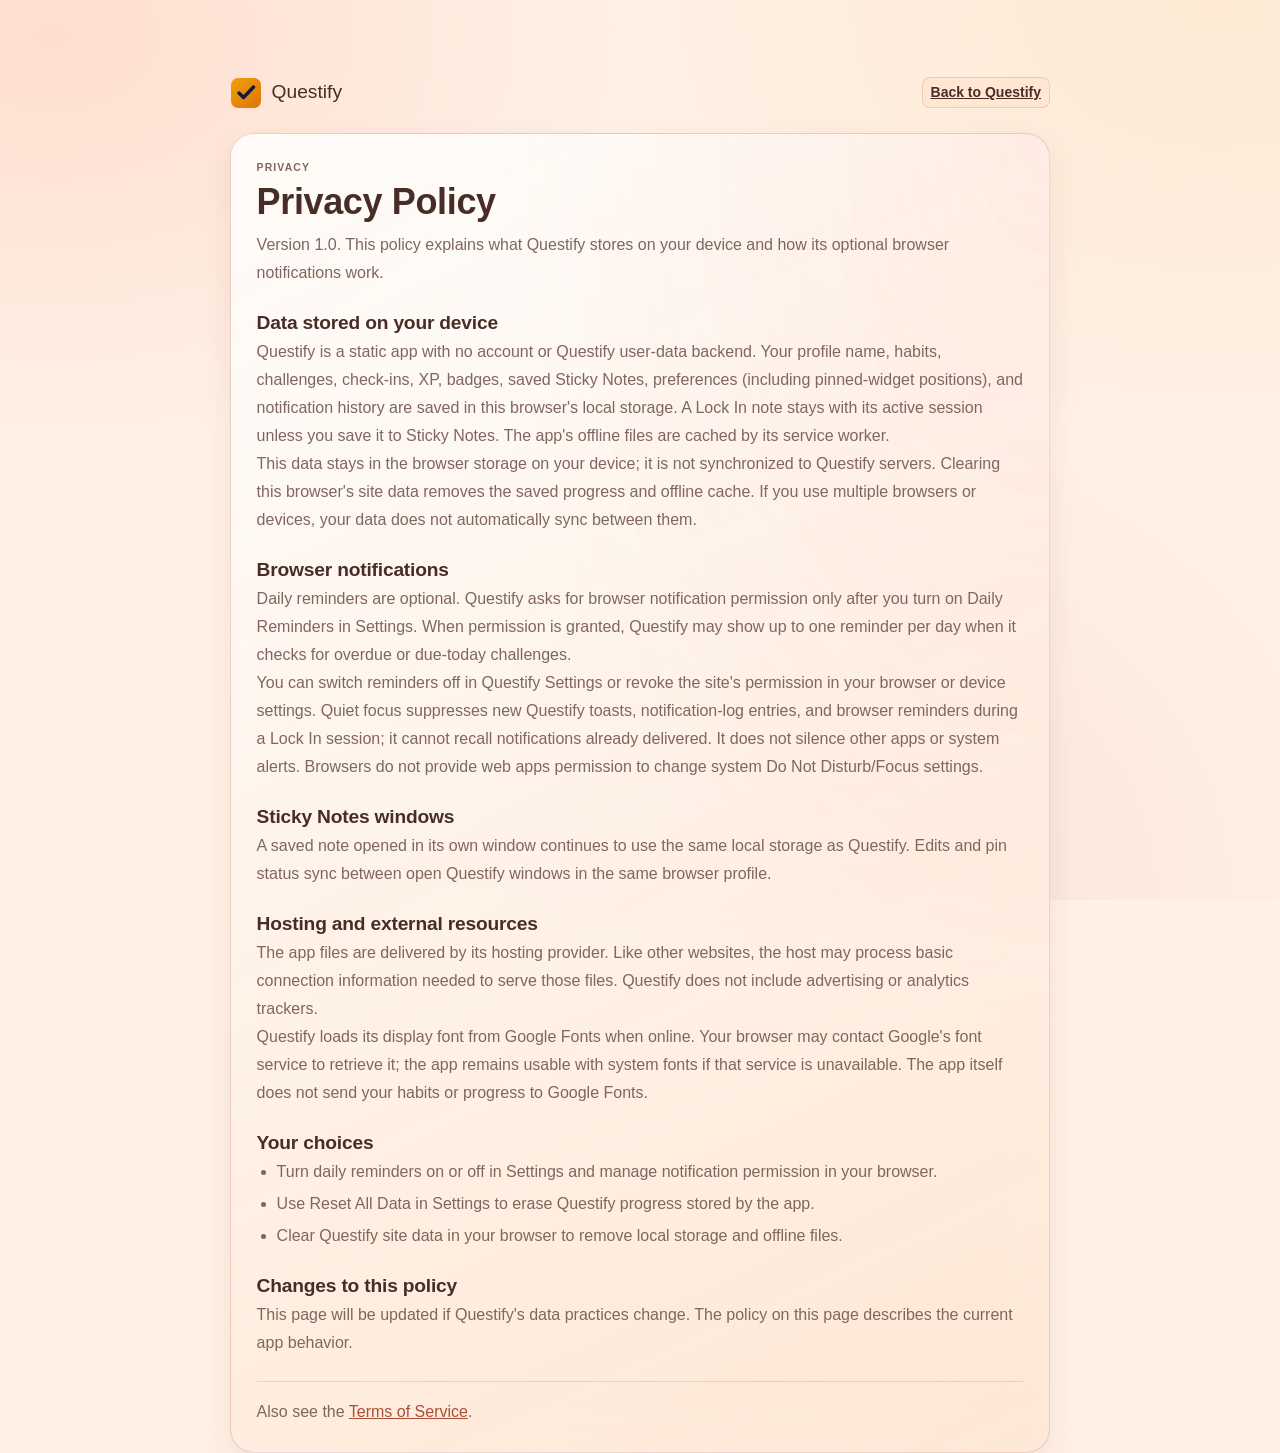
==== commit dfcc3db4: "feat: separate Lock In and add sticky note windows Move focus sessions into their own workspace, kee" ====
--- a/privacy.html
+++ b/privacy.html
@@ -38,6 +38,11 @@
       </section>
 
       <section>
+        <h2>Sticky Notes windows</h2>
+        <p>A saved note opened in its own window continues to use the same local storage as Questify. Edits and pin status sync between open Questify windows in the same browser profile.</p>
+      </section>
+
+      <section>
         <h2>Hosting and external resources</h2>
         <p>The app files are delivered by its hosting provider. Like other websites, the host may process basic connection information needed to serve those files. Questify does not include advertising or analytics trackers.</p>
         <p>Questify loads its display font from Google Fonts when online. Your browser may contact Google's font service to retrieve it; the app remains usable with system fonts if that service is unavailable. The app itself does not send your habits or progress to Google Fonts.</p>
--- a/style.css
+++ b/style.css
@@ -237,67 +237,6 @@
   font-size: 0.68rem;
   -webkit-box-orient: vertical;
   -webkit-line-clamp: 2;
-}
-
-.sticky-note-pip-host {
-  min-width: 280px;
-  min-height: 100vh;
-  margin: 0;
-  padding: 0;
-  color: var(--lockin-note-ink, #302817);
-  background: var(--lockin-note-color, #fff1a8);
-}
-
-.sticky-note-pip {
-  display: grid;
-  min-height: 100vh;
-  box-sizing: border-box;
-  grid-template-rows: auto minmax(0, 1fr) auto;
-  gap: 0.6rem;
-  padding: 0.8rem;
-}
-
-.sticky-note-pip header {
-  display: flex;
-  align-items: center;
-  justify-content: space-between;
-  gap: 0.5rem;
-}
-
-.sticky-note-pip header strong {
-  overflow: hidden;
-  text-overflow: ellipsis;
-  white-space: nowrap;
-}
-
-.sticky-note-pip button {
-  width: 2rem;
-  height: 2rem;
-  border: 1px solid color-mix(in srgb, var(--lockin-note-ink, #302817) 22%, transparent);
-  border-radius: 50%;
-  color: inherit;
-  background: color-mix(in srgb, var(--lockin-note-color, #fff1a8) 78%, white);
-  cursor: pointer;
-}
-
-.sticky-note-pip textarea {
-  width: 100%;
-  min-height: 8rem;
-  box-sizing: border-box;
-  resize: none;
-  border: 1px solid color-mix(in srgb, var(--lockin-note-ink, #302817) 20%, transparent);
-  border-radius: 0.6rem;
-  padding: 0.65rem;
-  color: inherit;
-  background: color-mix(in srgb, var(--lockin-note-color, #fff1a8) 82%, white);
-  font: inherit;
-  line-height: 1.45;
-}
-
-.sticky-note-pip p {
-  margin: 0;
-  font-size: 0.68rem;
-  opacity: 0.75;
 }
 
 @media (min-width: 768px) and (max-width: 1100px) {
@@ -6932,6 +6871,89 @@
   justify-self: start;
 }
 
+body.is-sticky-note-window {
+  min-width: 0;
+  min-height: 100dvh;
+}
+
+body.is-sticky-note-window #pull-refresh-indicator,
+body.is-sticky-note-window .app-header,
+body.is-sticky-note-window .app-nav,
+body.is-sticky-note-window .app-footer,
+body.is-sticky-note-window #questify-floating-widgets {
+  display: none;
+}
+
+body.is-sticky-note-window #app {
+  min-height: 100dvh;
+}
+
+body.is-sticky-note-window .app-main {
+  width: 100%;
+  max-width: 520px;
+  min-height: 100dvh;
+  margin: 0 auto;
+  padding: clamp(0.75rem, 3vw, 1.1rem);
+}
+
+.sticky-note-window {
+  display: grid;
+  align-content: start;
+  gap: 0.9rem;
+  min-height: calc(100dvh - 2.2rem);
+}
+
+.sticky-note-window__brand {
+  display: flex;
+  align-items: center;
+  gap: 0.65rem;
+}
+
+.sticky-note-window__brand div {
+  min-width: 0;
+  flex: 1;
+}
+
+.sticky-note-window__brand p,
+.sticky-note-window__brand h1 {
+  margin: 0;
+}
+
+.sticky-note-window__brand h1 {
+  font-size: 1rem;
+}
+
+.sticky-note-window__brand .dashboard-section__eyebrow {
+  font-size: 0.58rem;
+}
+
+.sticky-note-window .sticky-note-card--window {
+  width: 100%;
+  min-height: 260px;
+  box-sizing: border-box;
+  align-content: start;
+  gap: 0.75rem;
+}
+
+.sticky-note-window .sticky-note-card--window textarea {
+  min-height: 9rem;
+}
+
+.sticky-note-window__sync {
+  color: color-mix(in srgb, var(--lockin-note-ink, #302817) 72%, transparent);
+  font-size: 0.68rem;
+}
+
+.sticky-note-window__empty {
+  display: grid;
+  gap: 0.75rem;
+}
+
+.sticky-note-window__empty h1,
+.sticky-note-window__empty p {
+  margin: 0;
+}
+
 .habit-delete-actions {
   display: flex;
   justify-content: flex-end;
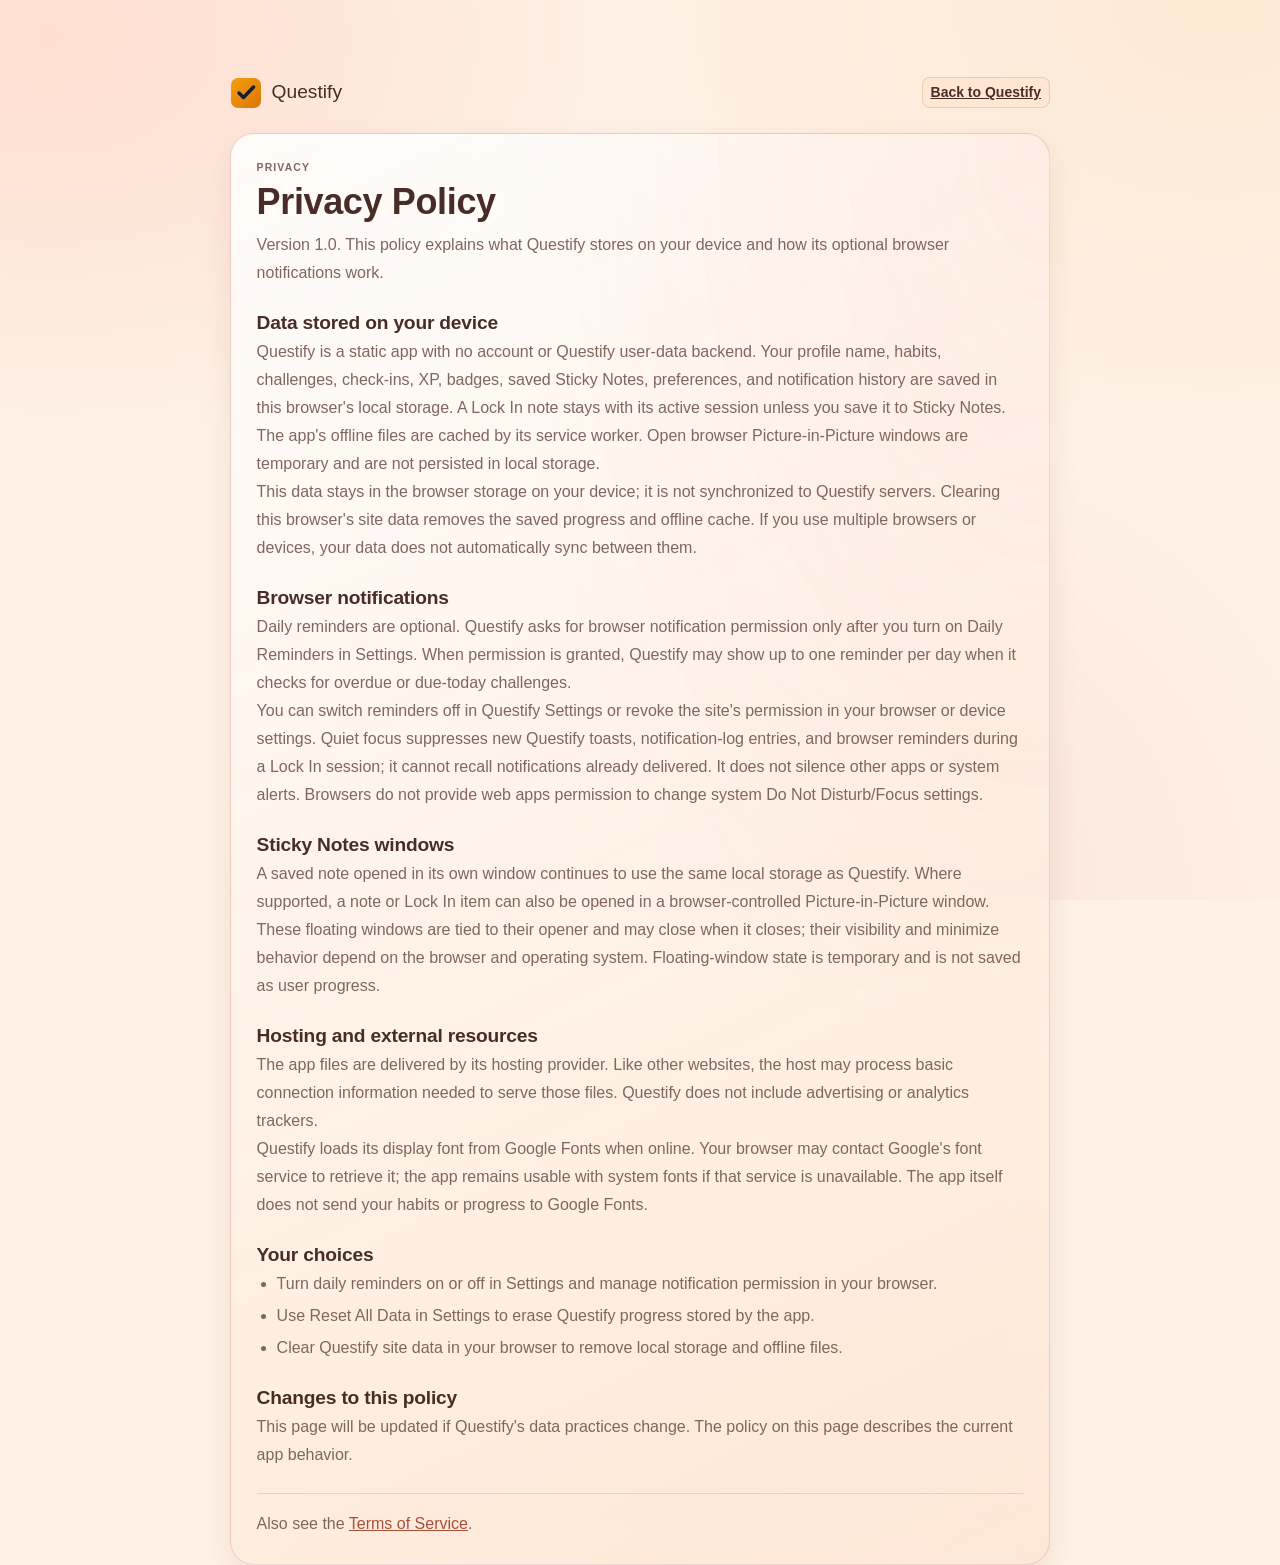
==== commit 3a036f56: "feat: add independent focus and sticky note windows Keep Lock In timers and sticky notes in separate" ====
--- a/privacy.html
+++ b/privacy.html
@@ -27,7 +27,7 @@
 
       <section>
         <h2>Data stored on your device</h2>
-        <p>Questify is a static app with no account or Questify user-data backend. Your profile name, habits, challenges, check-ins, XP, badges, saved Sticky Notes, preferences (including pinned-widget positions), and notification history are saved in this browser's local storage. A Lock In note stays with its active session unless you save it to Sticky Notes. The app's offline files are cached by its service worker.</p>
+        <p>Questify is a static app with no account or Questify user-data backend. Your profile name, habits, challenges, check-ins, XP, badges, saved Sticky Notes, preferences, and notification history are saved in this browser's local storage. A Lock In note stays with its active session unless you save it to Sticky Notes. The app's offline files are cached by its service worker. Open browser Picture-in-Picture windows are temporary and are not persisted in local storage.</p>
         <p>This data stays in the browser storage on your device; it is not synchronized to Questify servers. Clearing this browser's site data removes the saved progress and offline cache. If you use multiple browsers or devices, your data does not automatically sync between them.</p>
       </section>
 
@@ -39,7 +39,7 @@
 
       <section>
         <h2>Sticky Notes windows</h2>
-        <p>A saved note opened in its own window continues to use the same local storage as Questify. Edits and pin status sync between open Questify windows in the same browser profile.</p>
+        <p>A saved note opened in its own window continues to use the same local storage as Questify. Where supported, a note or Lock In item can also be opened in a browser-controlled Picture-in-Picture window. These floating windows are tied to their opener and may close when it closes; their visibility and minimize behavior depend on the browser and operating system. Floating-window state is temporary and is not saved as user progress.</p>
       </section>
 
       <section>
--- a/style.css
+++ b/style.css
@@ -213,6 +213,88 @@
   font-weight: 800;
 }
 
+.note-pip-host {
+  min-width: 260px;
+  margin: 0;
+  color: var(--lockin-note-ink, #302817);
+  background: var(--lockin-note-color, #fff1a8);
+}
+
+.note-pip {
+  display: grid;
+  box-sizing: border-box;
+  gap: 0.65rem;
+  min-height: 100vh;
+  padding: 0.8rem;
+  color: var(--lockin-note-ink, #302817);
+}
+
+.note-pip > header {
+  display: flex;
+  align-items: center;
+  justify-content: space-between;
+  gap: 0.6rem;
+  min-width: 0;
+}
+
+.note-pip > header strong,
+.note-pip > header label {
+  overflow: hidden;
+  font-size: 0.8rem;
+  font-weight: 750;
+  text-overflow: ellipsis;
+  white-space: nowrap;
+}
+
+.note-pip input,
+.note-pip textarea {
+  box-sizing: border-box;
+  width: 100%;
+  color: inherit;
+  border: 1px solid color-mix(in srgb, var(--lockin-note-ink, #302817) 20%, transparent);
+  border-radius: 0.55rem;
+  background: color-mix(in srgb, var(--lockin-note-color, #fff1a8) 78%, white);
+  font: inherit;
+}
+
+.note-pip input {
+  min-height: 2.4rem;
+  padding: 0.45rem 0.6rem;
+  font-weight: 700;
+}
+
+.note-pip textarea {
+  min-height: 8rem;
+  padding: 0.55rem;
+  resize: vertical;
+  line-height: 1.45;
+}
+
+.note-pip > p {
+  margin: 0;
+  color: color-mix(in srgb, var(--lockin-note-ink, #302817) 72%, transparent);
+  font-size: 0.68rem;
+}
+
+.note-pip__close {
+  display: grid;
+  width: 2rem;
+  height: 2rem;
+  flex: 0 0 auto;
+  place-items: center;
+  padding: 0;
+  color: inherit;
+  border: 1px solid color-mix(in srgb, var(--lockin-note-ink, #302817) 30%, transparent);
+  border-radius: 50%;
+  background: color-mix(in srgb, var(--lockin-note-color, #fff1a8) 78%, white);
+  font-size: 1rem;
+  cursor: pointer;
+}
+
+.note-pip .sticky-note-card__colors {
+  justify-content: flex-start;
+}
+
 .lockin-pip__track {
   height: 5px;
   overflow: hidden;
@@ -227,16 +309,6 @@
   border-radius: inherit;
   background: var(--color-focus);
   transition: width 800ms linear;
-}
-
-.lockin-pip__note {
-  display: -webkit-box;
-  overflow: hidden;
-  margin: 0;
-  color: var(--color-text-muted);
-  font-size: 0.68rem;
-  -webkit-box-orient: vertical;
-  -webkit-line-clamp: 2;
 }
 
 @media (min-width: 768px) and (max-width: 1100px) {
@@ -271,6 +343,24 @@
   display: none;
 }
 
+body.is-lockin-timer-window #pull-refresh-indicator,
+body.is-lockin-timer-window .app-header,
+body.is-lockin-timer-window .app-nav,
+body.is-lockin-timer-window .app-footer,
+body.is-session-note-window #pull-refresh-indicator,
+body.is-session-note-window .app-header,
+body.is-session-note-window .app-nav,
+body.is-session-note-window .app-footer {
+  display: none;
+}
+
+body.is-lockin-timer-window .app-main,
+body.is-session-note-window .app-main {
+  width: min(100%, 500px);
+  max-width: 500px;
+  margin: auto;
+}
+
 body.is-lockin-focus-window #app {
   min-height: 100dvh;
 }
@@ -503,112 +593,6 @@
   font-size: 1.5rem;
 }
 
-#questify-floating-widgets {
-  position: fixed;
-  inset: 0;
-  z-index: 850;
-  overflow: visible;
-  pointer-events: none;
-}
-
-.floating-widget {
-  position: fixed;
-  z-index: 1;
-  width: min(280px, calc(100vw - 20px));
-  padding: 0.7rem 0.8rem;
-  color: var(--color-text);
-  border: 1px solid var(--color-border-glass);
-  border-radius: 14px;
-  background: color-mix(in srgb, var(--color-surface-solid) 94%, transparent);
-  box-shadow: 0 14px 36px rgba(0, 0, 0, 0.22), inset 0 1px rgba(255, 255, 255, 0.1);
-  backdrop-filter: blur(18px) saturate(135%);
-  -webkit-backdrop-filter: blur(18px) saturate(135%);
-  pointer-events: auto;
-  touch-action: manipulation;
-}
-
-.floating-widget--note {
-  color: var(--lockin-note-ink, #302817);
-  border-color: color-mix(in srgb, var(--lockin-note-ink, #302817) 16%, transparent);
-  border-radius: 5px 5px 15px 5px;
-  background: var(--lockin-note-color, #fff1a8);
-}
-
-.floating-widget__header {
-  display: flex;
-  align-items: center;
-  justify-content: space-between;
-  gap: 0.5rem;
-  min-height: 2rem;
-  cursor: grab;
-  touch-action: none;
-  user-select: none;
-}
-
-.floating-widget__header:active {
-  cursor: grabbing;
-}
-
-.floating-widget__header strong {
-  overflow: hidden;
-  font-size: 0.78rem;
-  text-overflow: ellipsis;
-  white-space: nowrap;
-}
-
-.floating-widget__close {
-  display: grid;
-  width: 1.75rem;
-  height: 1.75rem;
-  flex: 0 0 auto;
-  place-items: center;
-  color: inherit;
-  border: 1px solid currentColor;
-  border-radius: 50%;
-  background: transparent;
-  font-size: 1.1rem;
-  line-height: 1;
-  cursor: pointer;
-}
-
-.floating-widget__timer {
-  margin: 0.25rem 0 0.5rem;
-  font-size: 1.4rem;
-  font-weight: 800;
-  font-variant-numeric: tabular-nums;
-  text-align: center;
-}
-
-.floating-widget__actions {
-  display: flex;
-  justify-content: center;
-  gap: 0.45rem;
-}
-
-.floating-widget--note textarea {
-  display: block;
-  width: 100%;
-  min-height: 5rem;
-  max-height: 38vh;
-  margin-top: 0.35rem;
-  padding: 0.25rem;
-  resize: vertical;
-  color: inherit;
-  border: 1px solid color-mix(in srgb, var(--lockin-note-ink, #302817) 18%, transparent);
-  border-radius: 6px;
-  background: color-mix(in srgb, var(--lockin-note-color, #fff1a8) 72%, white);
-  font: inherit;
-  font-size: 0.82rem;
-  line-height: 1.45;
-}
-
-.floating-widget--note .floating-widget__actions .btn-secondary {
-  margin-top: 0.45rem;
-  color: inherit;
-  border-color: color-mix(in srgb, var(--lockin-note-ink, #302817) 24%, transparent);
-  background: color-mix(in srgb, var(--lockin-note-color, #fff1a8) 76%, white);
-}
-
 @media (max-width: 767px) {
   .sticky-notes-heading {
     align-items: flex-start;
@@ -616,17 +600,12 @@
 
   .sticky-notes-heading .btn {
     flex: 0 0 auto;
-    padding-inline: 0.75rem;
+    min-width: max-content;
+    padding-inline: 0.85rem;
     font-size: 0.82rem;
-  }
-
-  #questify-floating-widgets {
-    z-index: 850;
-  }
-
-  .floating-widget {
-    width: min(250px, calc(100vw - 20px));
-  }
+    white-space: nowrap;
+  }
+
 }
 
 @media (prefers-reduced-motion: reduce) {
@@ -3171,11 +3150,13 @@
    rather than var(--color-surface), which turns white in light mode. */
 .app-footer__logo-wrapper {
   display: inline-flex;
+  flex-direction: column;
   align-items: center;
   justify-content: center;
+  gap: 2px;
   background-color: #12121f;
   border-radius: var(--radius-md);
-  padding: 10px 16px;
+  padding: 8px 16px 7px;
 }
 
 .app-footer__logo {
@@ -3183,6 +3164,15 @@
   height: auto;
   object-fit: contain;
   display: block;
+  -webkit-user-drag: none;
+}
+
+.app-footer__logo-name {
+  color: #f8fafc;
+  font-size: 0.72rem;
+  font-weight: 700;
+  letter-spacing: 0.08em;
+  line-height: 1;
 }
 
 .app-footer__text {
@@ -6879,8 +6869,7 @@
 body.is-sticky-note-window #pull-refresh-indicator,
 body.is-sticky-note-window .app-header,
 body.is-sticky-note-window .app-nav,
-body.is-sticky-note-window .app-footer,
-body.is-sticky-note-window #questify-floating-widgets {
+body.is-sticky-note-window .app-footer {
   display: none;
 }
 
@@ -8379,3 +8368,780 @@
   transform: translateY(var(--refresh-content-shift, 0px));
   transition: none;
 }
+
+body :where(*) {
+  -webkit-user-select: none;
+  user-select: none;
+}
+
+body :where(input, textarea, select, [contenteditable="true"], [data-allow-selection]) {
+  -webkit-user-select: text;
+  user-select: text;
+}
+
+body :where(img) {
+  -webkit-user-drag: none;
+}
+
+.habit-overview-card {
+  min-width: 0;
+}
+
+.habit-overview-card > div {
+  min-width: 0;
+  flex: 1 1 auto;
+}
+
+.habit-overview-card strong,
+.habit-overview-card div > span {
+  overflow-wrap: anywhere;
+}
+
+.habit-overview-card div > span {
+  line-height: 1.35;
+}
+
+@media (min-width: 768px) and (max-width: 1100px) {
+  .habit-overview-grid {
+    grid-template-columns: repeat(2, minmax(0, 1fr));
+  }
+}
+
+@media (max-width: 767px) {
+  .habit-overview-grid {
+    grid-template-columns: repeat(2, minmax(0, 1fr));
+  }
+
+  .habit-overview-card {
+    gap: 0.65rem;
+    padding: 0.8rem;
+  }
+
+  .habit-overview-card__icon {
+    width: 36px;
+    height: 36px;
+  }
+
+  .habit-overview-card strong {
+    font-size: 1.12rem;
+  }
+
+  .habit-overview-card div > span {
+    font-size: 0.7rem;
+  }
+
+  body.nav-layout-bottom .notif-panel,
+  body.nav-layout-sidebar .notif-panel {
+    inset: calc(4.3rem + env(safe-area-inset-top)) 0.75rem auto auto;
+    width: min(340px, calc(100vw - 1.5rem));
+    max-height: calc(100dvh - 5.2rem - env(safe-area-inset-top));
+  }
+}
+
+@media (min-width: 768px) {
+  body.nav-layout-sidebar .notif-panel {
+    position: fixed;
+    inset: auto auto 1rem calc(256px + 12px);
+    width: min(340px, calc(100vw - 280px));
+    max-height: calc(100dvh - 2rem);
+    z-index: 1200;
+  }
+
+  body.nav-layout-sidebar.is-nav-collapsed .notif-panel {
+    left: 96px;
+    width: min(340px, calc(100vw - 120px));
+  }
+}
+
+.notif-panel__header h3 {
+  margin: 0;
+  font-size: 1rem;
+}
+
+.notif-panel__header {
+  gap: 0.75rem;
+}
+
+.notif-item > div:last-child {
+  min-width: 0;
+  flex: 1 1 auto;
+}
+
+.notif-item__message {
+  overflow-wrap: anywhere;
+}
+
+body.is-lockin-focus-window,
+body.is-sticky-note-window,
+body.is-lockin-timer-window,
+body.is-session-note-window {
+  min-width: 280px;
+  min-height: 100dvh;
+  color: var(--color-text);
+  background:
+    radial-gradient(ellipse at 12% 0, color-mix(in srgb, var(--color-primary-light) 18%, transparent), transparent 46%),
+    radial-gradient(ellipse at 100% 100%, color-mix(in srgb, var(--color-focus) 12%, transparent), transparent 44%),
+    var(--color-bg);
+  font-family: var(--font-family);
+}
+
+body.is-lockin-focus-window #app,
+body.is-sticky-note-window #app,
+body.is-lockin-timer-window #app,
+body.is-session-note-window #app {
+  min-height: 100dvh;
+  background: transparent;
+}
+
+body.is-lockin-focus-window .app-main {
+  display: grid;
+  align-content: center;
+  min-height: 100dvh;
+  padding: clamp(0.9rem, 3vw, 1.6rem);
+}
+
+body.is-lockin-timer-window .app-main,
+body.is-session-note-window .app-main {
+  display: grid;
+  align-content: center;
+  min-height: 100dvh;
+  padding: clamp(0.8rem, 3vw, 1.2rem);
+}
+
+.lockin-focus-window {
+  width: min(100%, 560px);
+  gap: 1rem;
+  padding: clamp(0.35rem, 1vw, 0.8rem);
+  animation: focus-window-arrive 420ms cubic-bezier(0.2, 0.75, 0.25, 1) both;
+}
+
+.lockin-focus-window__header {
+  padding: 0.35rem 0.3rem;
+}
+
+.lockin-focus-window__brand {
+  gap: 0.8rem;
+}
+
+.lockin-focus-window__brand > img {
+  width: 42px;
+  height: 42px;
+  padding: 0.45rem;
+  border: 1px solid var(--color-border-glass);
+  border-radius: 15px;
+  background: var(--color-surface);
+  box-shadow: var(--shadow-card);
+}
+
+.lockin-focus-window__brand h1 {
+  font-family: var(--font-display);
+  font-size: clamp(1.05rem, 4vw, 1.35rem);
+  letter-spacing: -0.035em;
+}
+
+body.is-lockin-focus-window .lockin-panel--active {
+  overflow: hidden;
+  padding: clamp(1rem, 4vw, 1.6rem);
+  border: 1px solid color-mix(in srgb, var(--color-primary-light) 34%, var(--color-border-glass));
+  border-radius: 24px;
+  background:
+    radial-gradient(ellipse at 100% 0, color-mix(in srgb, var(--color-primary-light) 12%, transparent), transparent 54%),
+    linear-gradient(150deg, var(--color-surface), var(--color-surface-alt));
+  box-shadow: 0 22px 65px rgba(20, 35, 29, 0.15), inset 0 1px rgba(255, 255, 255, 0.42);
+}
+
+body.is-lockin-focus-window .lockin-panel__header {
+  align-items: flex-start;
+}
+
+body.is-lockin-focus-window .lockin-panel__header-tools {
+  flex-wrap: wrap;
+  justify-content: flex-end;
+  gap: 0.4rem;
+}
+
+body.is-lockin-focus-window .lockin-panel__title {
+  margin-top: 1.1rem;
+  font-family: var(--font-display);
+  font-size: clamp(1.35rem, 5vw, 1.8rem);
+  letter-spacing: -0.04em;
+}
+
+body.is-lockin-focus-window .lockin-focus-clock {
+  width: clamp(168px, 52vw, 220px);
+  margin-block: 0.8rem 1.1rem;
+}
+
+body.is-lockin-focus-window .lockin-focus-clock__track {
+  stroke: color-mix(in srgb, var(--color-primary-light) 18%, var(--color-surface-alt));
+}
+
+body.is-lockin-focus-window .lockin-focus-clock__progress {
+  filter: drop-shadow(0 0 8px color-mix(in srgb, var(--color-focus) 45%, transparent));
+}
+
+body.is-lockin-focus-window .lockin-focus-controls {
+  padding: 0.85rem;
+  border: 1px solid var(--color-border-glass);
+  border-radius: 15px;
+  background: color-mix(in srgb, var(--color-surface) 82%, transparent);
+}
+
+body.is-lockin-focus-window .lockin-panel__actions button {
+  min-height: 42px;
+}
+
+.lockin-pinned-timer-message {
+  display: flex;
+  align-items: flex-start;
+  gap: 0.85rem;
+  padding: 1rem;
+  border: 1px solid var(--color-border-glass);
+  border-radius: 18px;
+  background: linear-gradient(145deg, var(--color-surface), var(--color-surface-alt));
+  box-shadow: var(--shadow-card);
+}
+
+.lockin-pinned-timer-message__icon {
+  display: grid;
+  width: 2.6rem;
+  height: 2.6rem;
+  flex: 0 0 auto;
+  place-items: center;
+  color: var(--color-primary-dark);
+  border-radius: 14px;
+  background: color-mix(in srgb, var(--color-primary-light) 26%, var(--color-surface));
+  font-size: 1.25rem;
+}
+
+.lockin-pinned-timer-message p {
+  margin: 0.25rem 0 0;
+  color: var(--color-text-muted);
+  font-size: 0.82rem;
+  line-height: 1.5;
+}
+
+.lockin-focus-window__pip {
+  padding: 0.75rem;
+  border: 1px solid var(--color-border-glass);
+  border-radius: 15px;
+  background: color-mix(in srgb, var(--color-surface) 75%, transparent);
+}
+
+.lockin-pip-host,
+.note-pip-host {
+  box-sizing: border-box;
+  min-width: 280px;
+  min-height: 100dvh;
+  margin: 0;
+  padding: 0.65rem;
+  color: var(--color-text);
+  background:
+    radial-gradient(ellipse at 100% 0, color-mix(in srgb, var(--color-primary-light) 20%, transparent), transparent 58%),
+    var(--color-bg);
+  font-family: var(--font-family);
+}
+
+.lockin-pip {
+  box-sizing: border-box;
+  min-height: calc(100dvh - 1.3rem);
+  align-content: center;
+  gap: 0.65rem;
+  padding: 0.9rem;
+  border: 1px solid var(--color-border-glass);
+  border-radius: 18px;
+  background: linear-gradient(145deg, var(--color-surface), var(--color-surface-alt));
+  box-shadow: 0 12px 34px rgba(16, 29, 24, 0.15), inset 0 1px rgba(255, 255, 255, 0.45);
+}
+
+.lockin-pip__header {
+  display: flex;
+  align-items: center;
+  gap: 0.55rem;
+}
+
+.lockin-pip__header .dashboard-section__eyebrow {
+  flex: 1;
+}
+
+.lockin-pip__mark {
+  display: grid;
+  width: 1.85rem;
+  height: 1.85rem;
+  place-items: center;
+  color: var(--color-on-primary);
+  border-radius: 10px;
+  background: linear-gradient(140deg, var(--color-primary-light), var(--color-primary-dark));
+  font-family: var(--font-display);
+  font-weight: 800;
+}
+
+.lockin-pip__timer {
+  font-family: var(--font-display);
+  font-size: clamp(1.25rem, 7vw, 1.7rem);
+  letter-spacing: -0.04em;
+}
+
+.lockin-pip__actions {
+  display: flex;
+  gap: 0.5rem;
+}
+
+.lockin-pip__actions button {
+  flex: 1;
+}
+
+.note-pip-host {
+  color: var(--lockin-note-ink, #302817);
+  background:
+    radial-gradient(ellipse at 100% 0, rgba(255, 255, 255, 0.42), transparent 56%),
+    var(--lockin-note-color, #fff1a8);
+}
+
+.note-pip {
+  align-content: start;
+  min-height: calc(100dvh - 1.3rem);
+  padding: 0.95rem;
+  border: 1px solid color-mix(in srgb, var(--lockin-note-ink, #302817) 18%, transparent);
+  border-radius: 6px 6px 20px 6px;
+  background: color-mix(in srgb, var(--lockin-note-color, #fff1a8) 90%, white);
+  box-shadow: 0 14px 34px rgba(39, 31, 16, 0.2), inset 0 1px rgba(255, 255, 255, 0.48);
+  font-family: var(--font-family);
+}
+
+.note-pip > header {
+  padding-bottom: 0.55rem;
+  border-bottom: 1px solid color-mix(in srgb, var(--lockin-note-ink, #302817) 16%, transparent);
+}
+
+.note-pip > header strong,
+.note-pip > header label {
+  font-size: 0.9rem;
+}
+
+.note-pip textarea {
+  min-height: 7rem;
+  border-color: color-mix(in srgb, var(--lockin-note-ink, #302817) 18%, transparent);
+  background: color-mix(in srgb, var(--lockin-note-color, #fff1a8) 72%, white);
+}
+
+.sticky-note-window {
+  min-height: calc(100dvh - 2rem);
+  align-content: stretch;
+  gap: 1rem;
+  padding: 0.2rem;
+}
+
+.sticky-note-window__brand {
+  padding: 0.3rem 0.2rem;
+}
+
+.sticky-note-window__brand > img {
+  width: 38px;
+  height: 38px;
+  padding: 0.35rem;
+  border: 1px solid var(--color-border-glass);
+  border-radius: 13px;
+  background: var(--color-surface);
+  box-shadow: var(--shadow-card);
+}
+
+.sticky-note-window__brand h1 {
+  font-family: var(--font-display);
+  font-size: 1.12rem;
+  letter-spacing: -0.035em;
+}
+
+.sticky-note-window .sticky-note-card--window {
+  min-height: min(440px, calc(100dvh - 7rem));
+  padding: clamp(1rem, 4vw, 1.4rem);
+  border-radius: 7px 7px 22px 7px;
+  box-shadow: 0 18px 48px rgba(45, 37, 22, 0.2), inset 0 1px rgba(255, 255, 255, 0.5);
+}
+
+.sticky-note-window .sticky-note-card--window textarea {
+  flex: 1;
+  min-height: 8rem;
+  font-size: 1rem;
+}
+
+.app-floating-widget {
+  position: fixed;
+  z-index: 1150;
+  right: max(1rem, env(safe-area-inset-right));
+  width: min(310px, calc(100vw - 2rem));
+  max-height: calc(100dvh - 1rem);
+  box-sizing: border-box;
+  overflow: auto;
+  animation: focus-window-arrive 260ms cubic-bezier(0.2, 0.75, 0.25, 1) both;
+}
+
+.app-floating-timer {
+  bottom: max(1rem, env(safe-area-inset-bottom));
+  display: grid;
+  gap: 0.55rem;
+  padding: 0.9rem 1rem;
+  border: 1px solid color-mix(in srgb, var(--color-primary-light) 38%, var(--color-border-glass));
+  border-radius: 20px 20px 8px 20px;
+  background:
+    radial-gradient(ellipse at 100% 0, color-mix(in srgb, var(--color-primary-light) 22%, transparent), transparent 58%),
+    linear-gradient(145deg, var(--color-surface), var(--color-surface-alt));
+  box-shadow: 0 18px 48px rgba(11, 25, 18, 0.25), inset 0 1px rgba(255, 255, 255, 0.45);
+  backdrop-filter: blur(18px);
+}
+
+.app-floating-widget__header {
+  display: flex;
+  align-items: center;
+  justify-content: space-between;
+  gap: 0.5rem;
+  min-width: 0;
+  cursor: grab;
+  touch-action: none;
+}
+
+.app-floating-widget__header.is-dragging {
+  cursor: grabbing;
+}
+
+.app-floating-widget__header label,
+.app-floating-widget__header .dashboard-section__eyebrow {
+  overflow: hidden;
+  margin: 0;
+  font-size: 0.63rem;
+  font-weight: 800;
+  letter-spacing: 0.08em;
+  text-overflow: ellipsis;
+  white-space: nowrap;
+}
+
+.app-floating-widget__close {
+  display: grid;
+  width: 1.8rem;
+  height: 1.8rem;
+  flex: 0 0 auto;
+  place-items: center;
+  padding: 0;
+  color: var(--color-text);
+  border: 1px solid var(--color-border-glass);
+  border-radius: 50%;
+  background: var(--color-surface);
+  font-size: 1.1rem;
+  cursor: pointer;
+}
+
+.app-floating-timer__title {
+  overflow: hidden;
+  font-size: 0.84rem;
+  text-overflow: ellipsis;
+  white-space: nowrap;
+}
+
+.app-floating-timer__time {
+  font-family: var(--font-display);
+  font-size: 1.35rem;
+  font-weight: 800;
+  font-variant-numeric: tabular-nums;
+  letter-spacing: -0.04em;
+}
+
+.app-floating-timer__actions {
+  display: flex;
+  gap: 0.5rem;
+}
+
+.app-floating-timer__actions button {
+  flex: 1;
+}
+
+.app-floating-note {
+  bottom: calc(max(1rem, env(safe-area-inset-bottom)) + 170px);
+  gap: 0.6rem;
+  padding: 0.9rem;
+  color: var(--lockin-note-ink, #302817);
+  border: 1px solid color-mix(in srgb, var(--lockin-note-ink, #302817) 18%, transparent);
+  border-radius: 6px 6px 20px 6px;
+  background:
+    radial-gradient(ellipse at 100% 0, rgba(255, 255, 255, 0.35), transparent 56%),
+    var(--lockin-note-color, #fff1a8);
+  box-shadow: 0 16px 42px rgba(35, 29, 13, 0.22), inset 0 1px rgba(255, 255, 255, 0.45);
+}
+
+.app-floating-note textarea {
+  box-sizing: border-box;
+  width: 100%;
+  min-height: 100px;
+  max-height: 30dvh;
+  padding: 0.5rem;
+  resize: vertical;
+  color: inherit;
+  border: 1px solid color-mix(in srgb, var(--lockin-note-ink, #302817) 18%, transparent);
+  border-radius: 10px;
+  background: color-mix(in srgb, var(--lockin-note-color, #fff1a8) 75%, white);
+  font: inherit;
+  line-height: 1.45;
+}
+
+.app-floating-widget__caption {
+  color: color-mix(in srgb, var(--lockin-note-ink, #302817) 72%, transparent);
+  font-size: 0.66rem;
+}
+
+.settings-update-status {
+  margin: 0.75rem 0 0;
+  font-size: 0.8rem;
+}
+
+.app-update-dialog {
+  width: min(430px, calc(100vw - 2rem));
+  padding: clamp(1.25rem, 5vw, 1.8rem);
+  color: var(--color-text);
+  border: 1px solid var(--color-border-glass);
+  border-radius: 24px;
+  background:
+    radial-gradient(ellipse at 100% 0, color-mix(in srgb, var(--color-primary-light) 16%, transparent), transparent 58%),
+    var(--color-surface);
+  box-shadow: 0 24px 80px rgba(0, 0, 0, 0.3);
+}
+
+.app-update-dialog::backdrop {
+  background: rgba(8, 16, 14, 0.55);
+  backdrop-filter: blur(6px);
+}
+
+.app-update-dialog__icon {
+  display: grid;
+  width: 2.7rem;
+  height: 2.7rem;
+  place-items: center;
+  margin-bottom: 0.8rem;
+  color: var(--color-on-primary);
+  border-radius: 15px;
+  background: linear-gradient(140deg, var(--color-primary-light), var(--color-primary-dark));
+  font-size: 1.55rem;
+}
+
+.app-update-dialog h2 {
+  margin: 0.25rem 0 0.5rem;
+  font-family: var(--font-display);
+}
+
+.app-update-dialog p:not(.dashboard-section__eyebrow) {
+  color: var(--color-text-muted);
+  line-height: 1.55;
+}
+
+.app-update-dialog__actions {
+  display: flex;
+  justify-content: flex-end;
+  flex-wrap: wrap;
+  gap: 0.6rem;
+  margin-top: 1.2rem;
+}
+
+.habit-week-table th.is-other-day,
+.habit-week-table td.is-other-day {
+  color: color-mix(in srgb, var(--color-text-muted) 72%, transparent);
+}
+
+.habit-week-table thead th.is-other-day strong,
+.habit-week-table .habit-week-table__day-label {
+  color: color-mix(in srgb, var(--color-text-muted) 78%, transparent);
+}
+
+.habit-week-table tbody td.is-other-day .habit-check {
+  opacity: 0.54;
+}
+
+.habit-week-table tbody td.is-other-day .habit-check:hover:not(:disabled),
+.habit-week-table tbody td.is-other-day .habit-check:focus-visible {
+  opacity: 1;
+}
+
+.habit-week-table thead th.is-today {
+  color: var(--color-primary-dark);
+  background: color-mix(in srgb, var(--color-primary-light) 11%, var(--color-surface));
+}
+
+.habit-week-table thead th.is-today strong {
+  display: inline-grid;
+  min-width: 1.8rem;
+  min-height: 1.8rem;
+  place-items: center;
+  color: var(--color-on-primary);
+  border-radius: 50%;
+  background: linear-gradient(140deg, var(--color-primary-light), var(--color-primary-dark));
+}
+
+.habit-week-table tbody td.is-today {
+  background: color-mix(in srgb, var(--color-primary-light) 12%, var(--color-surface));
+  box-shadow: inset 1px 0 color-mix(in srgb, var(--color-primary-light) 38%, transparent),
+    inset -1px 0 color-mix(in srgb, var(--color-primary-light) 38%, transparent);
+}
+
+.habit-week-table tbody td.is-today .habit-check {
+  opacity: 1;
+  border-color: color-mix(in srgb, var(--color-primary-light) 52%, var(--color-border-glass));
+  box-shadow: 0 4px 14px color-mix(in srgb, var(--color-primary-light) 15%, transparent);
+}
+
+:is([data-theme="ocean"], [data-theme="lavender"], [data-theme="midnight"]) .habit-week-table thead th.is-today strong {
+  color: var(--color-on-primary);
+}
+
+@keyframes focus-window-arrive {
+  from {
+    opacity: 0;
+    transform: translateY(8px) scale(0.985);
+  }
+  to {
+    opacity: 1;
+    transform: translateY(0) scale(1);
+  }
+}
+
+@media (max-width: 520px) {
+  .app-floating-widget {
+    right: 0.65rem;
+    width: min(280px, calc(100vw - 1.3rem));
+  }
+
+  .app-floating-timer {
+    bottom: calc(5.5rem + env(safe-area-inset-bottom));
+  }
+
+  .app-floating-note {
+    bottom: calc(16.5rem + env(safe-area-inset-bottom));
+  }
+
+  @media (max-height: 520px) {
+    .app-floating-timer {
+      bottom: max(0.5rem, env(safe-area-inset-bottom));
+    }
+
+    .app-floating-note {
+      bottom: calc(max(0.5rem, env(safe-area-inset-bottom)) + 174px);
+    }
+  }
+
+  body.is-lockin-focus-window .lockin-panel__header-tools {
+    max-width: 62%;
+  }
+
+  .app-update-dialog__actions > button {
+    flex: 1 1 100%;
+  }
+}
+
+@media (prefers-reduced-motion: reduce) {
+  .lockin-focus-window,
+  .app-floating-widget {
+    animation: none;
+  }
+}
+
+.lockin-timer-window,
+.session-note-window {
+  width: min(100%, 430px);
+  justify-self: center;
+  animation: focus-window-arrive 360ms cubic-bezier(0.2, 0.75, 0.25, 1) both;
+}
+
+.lockin-timer-window {
+  display: grid;
+  gap: 1.15rem;
+  padding: clamp(1.15rem, 5vw, 1.6rem);
+  border: 1px solid var(--color-border-glass);
+  border-radius: 24px;
+  background:
+    radial-gradient(ellipse at 100% 0, color-mix(in srgb, var(--color-primary-light) 14%, transparent), transparent 55%),
+    linear-gradient(150deg, var(--color-surface), var(--color-surface-alt));
+  box-shadow: var(--shadow-card), inset 0 1px rgba(255, 255, 255, 0.42);
+}
+
+.lockin-timer-window__header,
+.session-note-window > header {
+  display: flex;
+  align-items: center;
+  gap: 0.75rem;
+}
+
+.lockin-timer-window__header > div {
+  display: grid;
+  min-width: 0;
+  flex: 1;
+  gap: 0.2rem;
+}
+
+.lockin-timer-window__header strong {
+  overflow: hidden;
+  text-overflow: ellipsis;
+  white-space: nowrap;
+}
+
+.lockin-timer-window__readout {
+  font-family: var(--font-display);
+  font-size: clamp(2.2rem, 14vw, 3.35rem);
+  font-weight: 750;
+  letter-spacing: -0.07em;
+  text-align: center;
+  font-variant-numeric: tabular-nums;
+}
+
+.lockin-timer-window > .lockin-status,
+.lockin-timer-window > .text-muted {
+  margin: 0;
+  text-align: center;
+}
+
+.lockin-timer-window__track {
+  height: 0.55rem;
+  overflow: hidden;
+  border-radius: 999px;
+  background: color-mix(in srgb, var(--color-primary-light) 20%, var(--color-surface));
+}
+
+.lockin-timer-window__track > span {
+  display: block;
+  width: 0;
+  height: 100%;
+  border-radius: inherit;
+  background: linear-gradient(90deg, var(--color-primary-light), var(--color-focus));
+  transition: width 450ms ease;
+}
+
+.lockin-timer-window__actions {
+  display: flex;
+  gap: 0.65rem;
+}
+
+.lockin-timer-window__actions > button {
+  flex: 1;
+  min-height: 42px;
+}
+
+.session-note-window {
+  display: grid;
+  gap: 1rem;
+}
+
+.session-note-window > header {
+  justify-content: space-between;
+}
+
+.session-note-window > header h1 {
+  margin: 0;
+  font-family: var(--font-display);
+  font-size: 1.25rem;
+}
+
+.session-note-window .lockin-sticky-note {
+  width: 100%;
+}
+
+@media (prefers-reduced-motion: reduce) {
+  .lockin-timer-window,
+  .session-note-window {
+    animation: none;
+  }
+}
